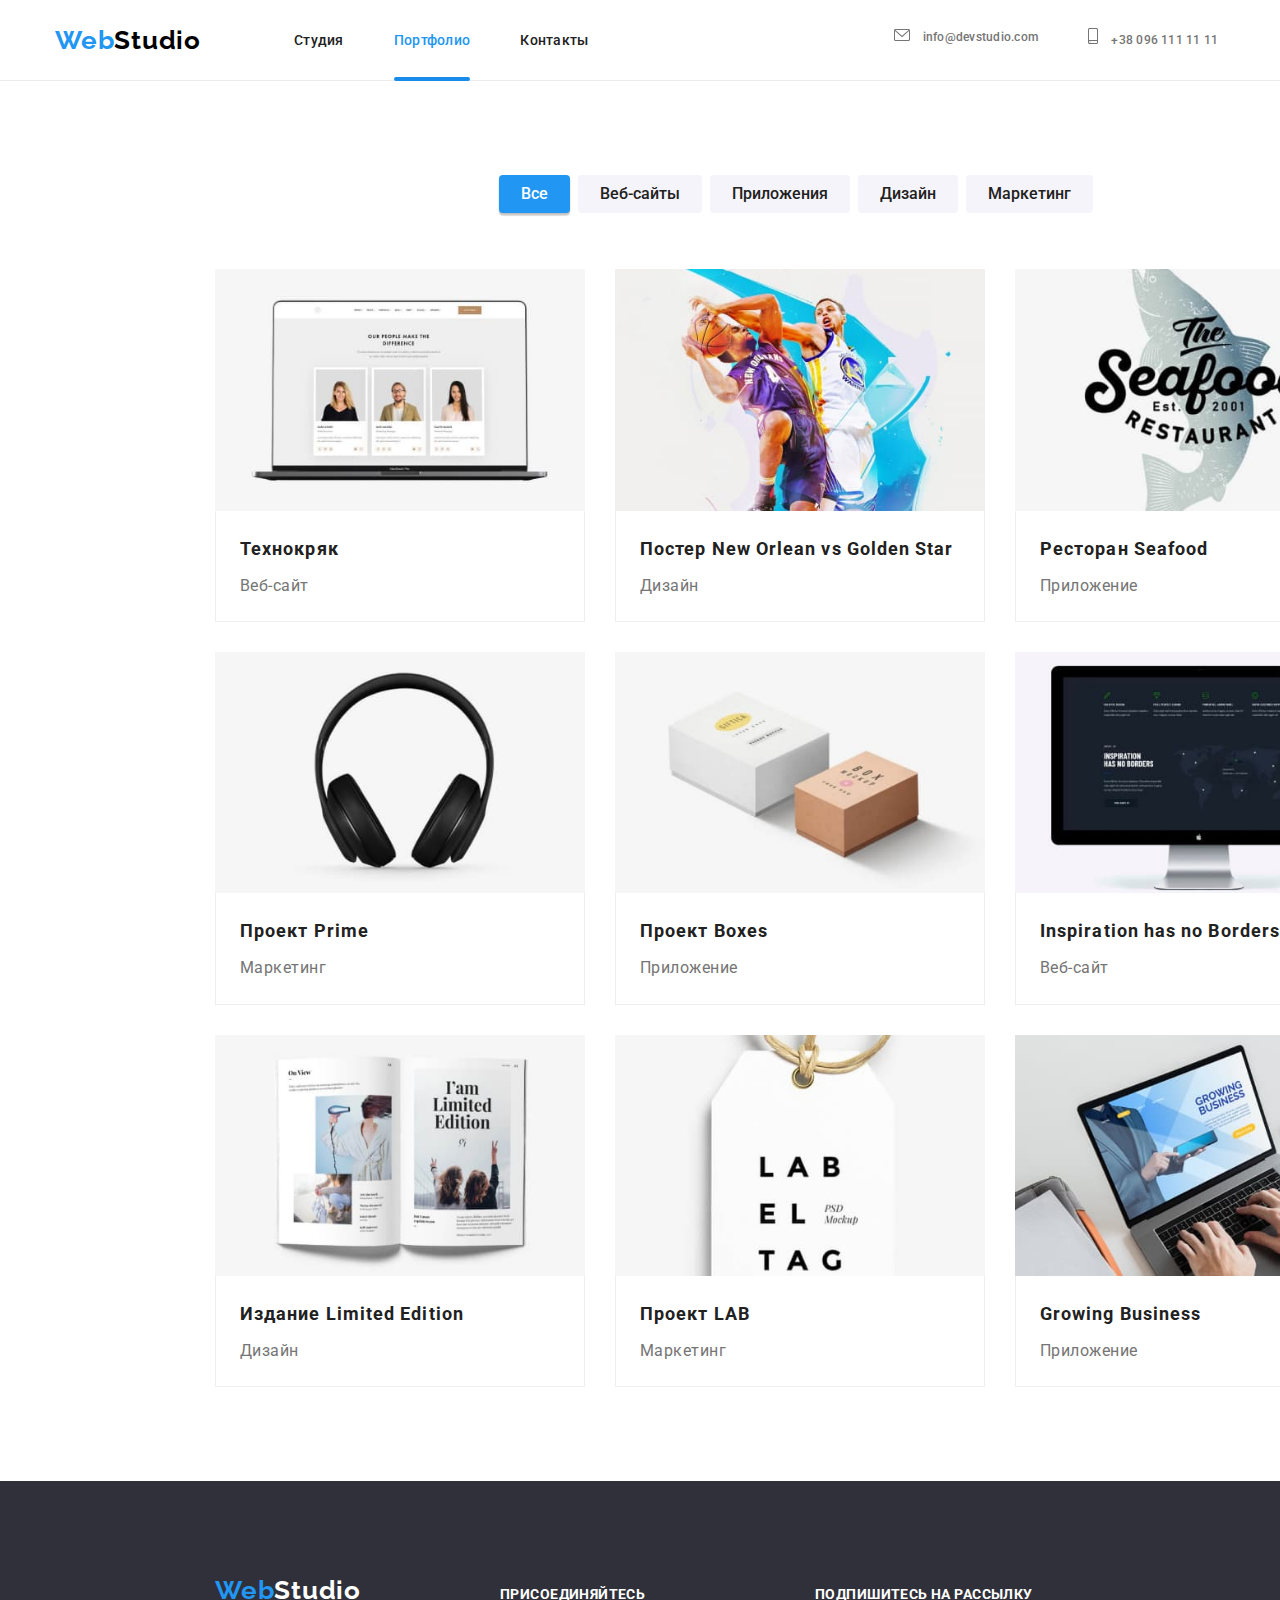
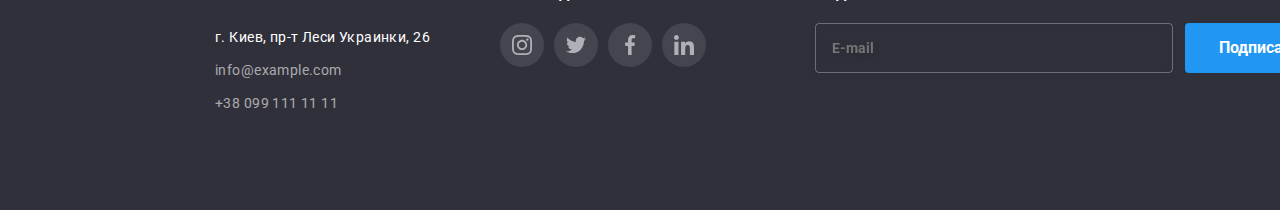
==== portfolio.html @ 3c83b7a9 "Update" ====
<!DOCTYPE html>
<html lang="ru">
  <head>
    <meta charset="UTF-8" />
    <meta http-equiv="X-UA-Compatible" content="IE=edge" />
    <meta name="viewport" content="width=device-width, initial-scale=1.0" />
    <title>Document</title>
    <link rel="preconnect" href="https://fonts.googleapis.com" />
    <link rel="preconnect" href="https://fonts.gstatic.com" crossorigin />
    <link
      href="https://fonts.googleapis.com/css2?family=Raleway:wght@700&family=Roboto:wght@400;500;700;900&display=swap"
      rel="stylesheet"
    />
    <link rel="stylesheet" href="./css/portfolio.min.css" />
  </head>
  <body>
    <!-- Header -->
    <header class="header">
      <div class="container header__container">
        <a class="logo__header" href="./index.html">Web<span class="logo__black">Studio</span></a>

        <button
          type="button"
          class="menu-button"
          data-menu-button
          aria-controls="menu-container"
          aria-expanded="false"
        >
          <svg class="menu-button__icon" aria-label="Переключатель мобильного меню">
            <use class="menu-button__icon--open" href="./images/icons.svg#icon-menu-open"></use>
            <use class="menu-button__icon--close" href="./images/icons.svg#icon-menu-close"></use>
          </svg>
        </button>
        <div class="menu-container" id="menu-container" data-menu>
          <nav class="nav">
            <ul class="nav__list">
              <li class="nav__item">
                <a class="header__link" href="./index.html">Студия</a>
              </li>
              <li class="nav__item">
                <a class="header__link current" href="./portfolio.html">Портфолио</a>
              </li>
              <li class="nav__item">
                <a class="header__link" href="">Контакты</a>
              </li>
            </ul>
          </nav>
          <ul class="auth__list">
            <li class="auth__item">
              <a class="header__link header__link--mail" href="mailto:info@devstudio.com">
                <svg class="icon__mail">
                  <use href="./images/icons.svg#icon-mail"></use>
                </svg>
                info@devstudio.com</a
              >
            </li>
            <li class="auth__item">
              <a class="header__link header__link--phone" href="tel:+380961111111">
                <svg class="icon__phone">
                  <use href="./images/icons.svg#icon-phone"></use>
                </svg>
                +38 096 111 11 11</a
              >
            </li>
          </ul>
          <ul class="menu-button__list">
            <li class="menu-button__item">Instagram</li>
            <li class="menu-button__item">Twitter</li>
            <li class="menu-button__item">Facebook</li>
            <li class="menu-button__item">LinkedIn</li>
          </ul>
        </div>
      </div>
    </header>

    <!-- Main -->

    <main>
      <h1 class="visually--hidden">Наше Портфолио</h1>
      <!-- Button -->

      <section class="section">
        <div class="container filter__container">
          <ul class="list filter__list">
            <li class="filter__items">
              <button class="filter__button filter__active">Все</button>
            </li>
            <li class="filter__items">
              <button class="filter__button">Веб-сайты</button>
            </li>
            <li class="filter__items">
              <button class="filter__button">Приложения</button>
            </li>
            <li class="filter__items">
              <button class="filter__button">Дизайн</button>
            </li>
            <li class="filter__items">
              <button class="filter__button">Маркетинг</button>
            </li>
          </ul>
        </div>

        <!-- Catalog -->
        <div class="container">
          <h2 class="visually--hidden">Варианты наших работ</h2>
          <ul class="catalog__list card__set">
            <li class="card__item">
              <a class="catalog__link" href="" target="_blank" rel="noopener noreferrer nofollow">
                <div class="catalog__img">
                  <img
                    srcset="
                      ./images/option1-354.jpg 354w,
                      ./images/option1-370.jpg 370w,
                      ./images/option1-450.jpg 450w
                    "
                    src="./images/option1-354.jpg"
                    alt="Технокряк"
                    sizes="(min-width: 1200px) 33vw, (min-width: 768px) 50vw, 100vw"
                  />
                  <p class="catalog__description">
                    Ресурс предлагает комплексные предложения с разным уровнем функционала и
                    сервисов. Все это позволит посетителю получить исчерпывающие сведения о компании
                    или частном лице.
                  </p>
                </div>
                <div class="catalog__variant">
                  <h3 class="catalog__title">Технокряк</h3>
                  <p class="catalog__position">Веб-сайт</p>
                </div>
              </a>
            </li>
            <li class="card__item">
              <a class="catalog__link" href="" target="_blank" rel="noopener noreferrer nofollow">
                <div class="catalog__img">
                  <img
                    srcset="
                      ./images/option2-354.jpg 354w,
                      ./images/option2-370.jpg 370w,
                      ./images/option2-450.jpg 450w
                    "
                    src="./images/option2-354.jpg"
                    alt="Постер NBA"
                    sizes="(min-width: 1200px) 33vw, (min-width: 768px) 50vw, 100vw"
                  />
                  <p class="catalog__description">
                    Ресурс предлагает комплексные предложения с разным уровнем функционала и
                    сервисов. Все это позволит посетителю получить исчерпывающие сведения о компании
                    или частном лице.
                  </p>
                </div>
                <div class="catalog__variant">
                  <h3 class="catalog__title">Постер New Orlean vs Golden Star</h3>
                  <p class="catalog__position">Дизайн</p>
                </div>
              </a>
            </li>
            <li class="card__item">
              <a class="catalog__link" href="" target="_blank" rel="noopener noreferrer nofollow">
                <div class="catalog__img">
                  <img
                    srcset="
                      ./images/option3-354.jpg 354w,
                      ./images/option3-370.jpg 370w,
                      ./images/option3-450.jpg 450w
                    "
                    src="./images/option3-354.jpg"
                    alt="Ресторан Seafood"
                    sizes="(min-width: 1200px) 33vw, (min-width: 768px) 50vw, 100vw"
                  />
                  <p class="catalog__description">
                    Ресурс предлагает комплексные предложения с разным уровнем функционала и
                    сервисов. Все это позволит посетителю получить исчерпывающие сведения о компании
                    или частном лице.
                  </p>
                </div>
                <div class="catalog__variant">
                  <h3 class="catalog__title">Ресторан Seafood</h3>
                  <p class="catalog__position">Приложение</p>
                </div>
              </a>
            </li>
            <li class="card__item">
              <a class="catalog__link" href="" target="_blank" rel="noopener noreferrer nofollow">
                <div class="catalog__img">
                  <img
                    srcset="
                      ./images/option4-354.jpg 354w,
                      ./images/option4-370.jpg 370w,
                      ./images/option4-450.jpg 450w
                    "
                    src="./images/option4-354.jpg"
                    alt="Проект Prime"
                    sizes="(min-width: 1200px) 33vw, (min-width: 768px) 50vw, 100vw"
                  />
                  <p class="catalog__description">
                    Ресурс предлагает комплексные предложения с разным уровнем функционала и
                    сервисов. Все это позволит посетителю получить исчерпывающие сведения о компании
                    или частном лице.
                  </p>
                </div>
                <div class="catalog__variant">
                  <h3 class="catalog__title">Проект Prime</h3>
                  <p class="catalog__position">Маркетинг</p>
                </div>
              </a>
            </li>
            <li class="card__item">
              <a class="catalog__link" href="" target="_blank" rel="noopener noreferrer nofollow">
                <div class="catalog__img">
                  <img
                    srcset="
                      ./images/option5-354.jpg 354w,
                      ./images/option5-370.jpg 370w,
                      ./images/option5-450.jpg 450w
                    "
                    src="./images/option5-354.jpg"
                    alt="Проект Boxes"
                    sizes="(min-width: 1200px) 33vw, (min-width: 768px) 50vw, 100vw"
                  />
                  <p class="catalog__description">
                    Ресурс предлагает комплексные предложения с разным уровнем функционала и
                    сервисов. Все это позволит посетителю получить исчерпывающие сведения о компании
                    или частном лице.
                  </p>
                </div>
                <div class="catalog__variant">
                  <h3 class="catalog__title">Проект Boxes</h3>
                  <p class="catalog__position">Приложение</p>
                </div>
              </a>
            </li>
            <li class="card__item">
              <a class="catalog__link" href="" target="_blank" rel="noopener noreferrer nofollow">
                <div class="catalog__img">
                  <img
                    srcset="
                      ./images/option6-354.jpg 354w,
                      ./images/option6-370.jpg 370w,
                      ./images/option6-450.jpg 450w
                    "
                    src="./images/option6-354.jpg"
                    alt="Inspiration has no Borders"
                    sizes="(min-width: 1200px) 33vw, (min-width: 768px) 50vw, 100vw"
                  />
                  <p class="catalog__description">
                    Ресурс предлагает комплексные предложения с разным уровнем функционала и
                    сервисов. Все это позволит посетителю получить исчерпывающие сведения о компании
                    или частном лице.
                  </p>
                </div>
                <div class="catalog__variant">
                  <h3 class="catalog__title">Inspiration has no Borders</h3>
                  <p class="catalog__position">Веб-сайт</p>
                </div>
              </a>
            </li>
            <li class="card__item">
              <a class="catalog__link" href="" target="_blank" rel="noopener noreferrer nofollow">
                <div class="catalog__img">
                  <img
                    srcset="
                      ./images/option7-354.jpg 354w,
                      ./images/option7-370.jpg 370w,
                      ./images/option7-450.jpg 450w
                    "
                    src="./images/option7-354.jpg"
                    alt="Издание Limited Edition"
                    sizes="(min-width: 1200px) 33vw, (min-width: 768px) 50vw, 100vw"
                  />
                  <p class="catalog__description">
                    Ресурс предлагает комплексные предложения с разным уровнем функционала и
                    сервисов. Все это позволит посетителю получить исчерпывающие сведения о компании
                    или частном лице.
                  </p>
                </div>
                <div class="catalog__variant">
                  <h3 class="catalog__title">Издание Limited Edition</h3>
                  <p class="catalog__position">Дизайн</p>
                </div>
              </a>
            </li>
            <li class="card__item">
              <a class="catalog__link" href="" target="_blank" rel="noopener noreferrer nofollow">
                <div class="catalog__img">
                  <img
                    srcset="
                      ./images/option8-354.jpg 354w,
                      ./images/option8-370.jpg 370w,
                      ./images/option8-450.jpg 450w
                    "
                    src="./images/option8-354.jpg"
                    alt="Проект LAB"
                    sizes="(min-width: 1200px) 33vw, (min-width: 768px) 50vw, 100vw"
                  />
                  <p class="catalog__description">
                    Ресурс предлагает комплексные предложения с разным уровнем функционала и
                    сервисов. Все это позволит посетителю получить исчерпывающие сведения о компании
                    или частном лице.
                  </p>
                </div>
                <div class="catalog__variant">
                  <h3 class="catalog__title">Проект LAB</h3>
                  <p class="catalog__position">Маркетинг</p>
                </div>
              </a>
            </li>
            <li class="card__item">
              <a class="catalog__link" href="" target="_blank" rel="noopener noreferrer nofollow">
                <div class="catalog__img">
                  <img
                    srcset="
                      ./images/option9-354.jpg 354w,
                      ./images/option9-370.jpg 370w,
                      ./images/option9-450.jpg 450w
                    "
                    src="./images/option9-354.jpg"
                    alt="Growing Business"
                    sizes="(min-width: 1200px) 33vw, (min-width: 768px) 50vw, 100vw"
                  />
                  <p class="catalog__description">
                    Ресурс предлагает комплексные предложения с разным уровнем функционала и
                    сервисов. Все это позволит посетителю получить исчерпывающие сведения о компании
                    или частном лице.
                  </p>
                </div>
                <div class="catalog__variant">
                  <h3 class="catalog__title">Growing Business</h3>
                  <p class="catalog__position">Приложение</p>
                </div>
              </a>
            </li>
          </ul>
        </div>
      </section>
    </main>
    <!-- Footer -->

    <footer class="footer">
      <div class="section footer__section">
        <div class="container">
          <div class="footer__item">
            <a class="footer__link logo__footer" href="./index.html"
              >Web<span class="logo__white">Studio</span></a
            >
            <address class="address">
              <ul class="address__list">
                <li class="address__item">
                  <a
                    class="footer__link--info"
                    href="https://goo.gl/maps/AMvUKNJv9h5WxEZ98"
                    target="_blank"
                    rel="noopener noreferrer nofollow"
                    >г. Киев, пр-т Леси Украинки, 26</a
                  >
                </li>
                <li class="address__item">
                  <a class="footer__link--info" href="mailto:info@example.com">info@example.com</a>
                </li>
                <li class="address__item">
                  <a class="footer__link--info" href="tel:+380991111111">+38 099 111 11 11</a>
                </li>
              </ul>
            </address>
          </div>
          <div class="footer__item social">
            <h2 class="social__title">ПРИСОЕДИНЯЙТЕСЬ</h2>
            <ul class="social__list">
              <li class="social__item">
                <a class="social__link" href="" target="_blank" rel="noopener noreferrer nofollow">
                  <svg class="social__icon">
                    <use href="./images/icons.svg#icon-instagram"></use>
                  </svg>
                </a>
              </li>
              <li class="social__item">
                <a class="social__link" href="" target="_blank" rel="noopener noreferrer nofollow">
                  <svg class="social__icon">
                    <use href="./images/icons.svg#icon-twitter"></use>
                  </svg>
                </a>
              </li>
              <li class="social__item">
                <a class="social__link" href="" target="_blank" rel="noopener noreferrer nofollow">
                  <svg class="social__icon">
                    <use href="./images/icons.svg#icon-facebook"></use>
                  </svg>
                </a>
              </li>
              <li class="social__item">
                <a class="social__link" href="" target="_blank" rel="noopener noreferrer nofollow">
                  <svg class="social__icon">
                    <use href="./images/icons.svg#icon-linkedin"></use>
                  </svg>
                </a>
              </li>
            </ul>
          </div>
          <div class="footer__item subscribe">
            <form class="submit js-speaker-form">
              <label class="submit__label" for="mail">подпишитесь на рассылку</label>
              <div class="subscribe">
                <input
                  class="submit__input"
                  type="email"
                  name="mail"
                  id="mail"
                  placeholder="E-mail"
                />
                <button class="button" type="submit">
                  Подписаться
                  <svg class="submit__icon">
                    <use href="./images/icons.svg#icon-subscribe"></use>
                  </svg>
                </button>
              </div>
            </form>
          </div>
        </div>
      </div>
    </footer>

    <script src="./js/menu.js"></script>
    <script src="./js/speaker-form.js"></script>
  </body>
</html>
---- css/portfolio.min.css ----
.button{display:-webkit-box;display:-ms-flexbox;display:flex;-webkit-box-pack:center;-ms-flex-pack:center;justify-content:center;-webkit-box-align:center;-ms-flex-align:center;align-items:center;font-family:'Roboto';font-style:normal;margin-left:auto;margin-right:auto;padding:10px 32px;cursor:pointer;min-width:200px;font-weight:700;font-size:16px;line-height:1.88;background-color:var(--accent-text-color);color:var(--third-color-text);border:none;border-radius:4px;-webkit-transition:background-color var(--transition);transition:background-color var(--transition)}.button:hover,.button:focus{background-color:var(--accent-bg-color)}.button__exit{position:absolute;display:-webkit-box;display:-ms-flexbox;display:flex;-webkit-box-pack:center;-ms-flex-pack:center;justify-content:center;-webkit-box-align:center;-ms-flex-align:center;align-items:center;top:8px;right:8px;height:30px;width:30px;border-radius:50%;border:1px solid rgba(0,0,0,0.1)}.button__exit:hover .icon__exit{fill:var(--accent-text-color)}.button__exit:focus .icon__exit{fill:var(--accent-text-color)}/*! modern-normalize v0.6.0 | MIT License | https://github.com/sindresorhus/modern-normalize */*,*::before,*::after{-webkit-box-sizing:border-box;box-sizing:border-box}:root{-moz-tab-size:4;-o-tab-size:4;tab-size:4}html{line-height:1.15;-webkit-text-size-adjust:100%}body{margin:0}body{font-family:system-ui,-apple-system,"Segoe UI",Roboto,Helvetica,Arial,sans-serif,"Apple Color Emoji","Segoe UI Emoji"}hr{height:0}abbr[title]{-webkit-text-decoration:underline dotted;text-decoration:underline dotted}b,strong{font-weight:bolder}code,kbd,samp,pre{font-family:SFMono-Regular, Consolas, "Liberation Mono", Menlo, monospace;font-size:1em}small{font-size:80%}sub,sup{font-size:75%;line-height:0;position:relative;vertical-align:baseline}sub{bottom:-0.25em}sup{top:-0.5em}button,input,optgroup,select,textarea{font-family:inherit;font-size:100%;line-height:1.15;margin:0}button,select{text-transform:none}button,[type="button"],[type="reset"],[type="submit"]{-webkit-appearance:button}button::-moz-focus-inner,[type="button"]::-moz-focus-inner,[type="reset"]::-moz-focus-inner,[type="submit"]::-moz-focus-inner{border-style:none;padding:0}button:-moz-focusring,[type="button"]:-moz-focusring,[type="reset"]:-moz-focusring,[type="submit"]:-moz-focusring{outline:1px dotted ButtonText}fieldset{padding:0.35em 0.75em 0.625em}legend{padding:0}progress{vertical-align:baseline}[type="number"]::-webkit-inner-spin-button,[type="number"]::-webkit-outer-spin-button{height:auto}[type="search"]{-webkit-appearance:textfield;outline-offset:-2px}[type="search"]::-webkit-search-decoration{-webkit-appearance:none}::-webkit-file-upload-button{-webkit-appearance:button;font:inherit}summary{display:list-item}.social__list,.nav__list,.auth__list,.catalog__list,.address__list,.menu-button__list{list-style:none}.logo__header,.catalog__link,.footer__link,.footer__link--info,.header__link{text-decoration:none}.social__list{display:-webkit-box;display:-ms-flexbox;display:flex;-webkit-box-align:center;-ms-flex-align:center;align-items:center}@media (max-width: 767.98px){.social__list{-webkit-box-pack:center;-ms-flex-pack:center;justify-content:center}}.social__item:not(:last-child){margin-right:10px}.social__link{display:-webkit-box;display:-ms-flexbox;display:flex;-webkit-box-pack:center;-ms-flex-pack:center;justify-content:center;-webkit-box-align:center;-ms-flex-align:center;align-items:center;width:44px;height:44px;border-radius:50%;fill:var(--icon-color);background-color:var(--icon-bg-color);-webkit-transition:fill var(--transition),background-color var(--transition);transition:fill var(--transition),background-color var(--transition)}.social__link:focus,.social__link:hover{background-color:var(--accent-text-color);fill:var(--third-color-text)}.social__icon{width:20px;height:20px}:root{--primary-text-color: #757575;--secondary-text-color: #212121;--third-color-text: #ffffff;--primary-bg-color: #ffffff;--secondary-bg-color: #2f303a;--third-bg-color: #f5f4fa;--accent-text-color: #2196f3;--accent-bg-color: #188ce8;--border-color: #ececec;--border-color-second: #eeeeee;--color-black: #000000;--icon-color: #afb1b8;--icon-bg-color: rgba(255, 255, 255, 0.1);--transition: 250ms cubic-bezier(0.17, 0.67, 0.83, 0.67);--card-item: 3;--card-gap-top: 30px;--card-gap-left: 30px}.card__set{display:-webkit-box;display:-ms-flexbox;display:flex;-ms-flex-wrap:wrap;flex-wrap:wrap;margin-left:calc(var(--card-gap-left) * -1);margin-top:calc(var(--card-gap-top) * -1)}@media (max-width: 767.98px){.card__set{--card-gap-left: 15px}}.card__item{margin-top:var(--card-gap-top);margin-left:var(--card-gap-left);-ms-flex-preferred-size:calc(100% / var(--card-item) - var(--card-gap-left));flex-basis:calc(100% / var(--card-item) - var(--card-gap-left))}@media (max-width: 767.98px){.card__item{--card-gap-left: 15px}}.visually--hidden{position:absolute;width:1px;height:1px;margin:-1px;border:0;padding:0;clip:rect(0 0 0 0);overflow:hidden}h1,h2,h3,h4,h5,h6,p,ul{margin:0;padding:0}body{font-family:'Roboto', sans-serif;font-style:normal;font-weight:400;font-size:14px;line-height:1.71;letter-spacing:0.03em;color:var(--primary-text-color)}img{display:block;max-width:100%;height:auto}.container{padding-left:15px;padding-right:15px;margin-left:auto;margin-right:auto}@media (max-width: 767.98px){.container{max-width:480px}}@media (min-width: 768px) and (max-width: 1199.98px){.container{max-width:768px}}@media (min-width: 1200px){.container{width:1200px}}@media (max-width: 767.98px){.section{padding-top:60px;padding-bottom:60px}}@media (min-width: 768px) and (max-width: 1199.98px){.section{padding-top:60px;padding-bottom:60px}}@media (min-width: 1200px){.section{width:1600px;margin-left:auto;margin-right:auto;padding-top:94px;padding-bottom:94px}}.section__title{text-align:center;font-weight:700;font-size:36px;line-height:1.16;margin-bottom:50px;color:var(--secondary-text-color)}.section__team{background-color:var(--third-bg-color);text-align:center}@media (max-width: 767.98px){.section__team{max-width:480px;margin-left:auto;margin-right:auto}}@media (min-width: 768px) and (max-width: 1199.98px){.section__team{max-width:768px;margin-left:auto;margin-right:auto}}@media (max-width: 767.98px){.about__section{padding-top:60px;padding-bottom:60px}}@media (min-width: 1200px){.about__section{padding-bottom:0}}@media (max-width: 767.98px){.clients__section{padding-top:60px;padding-bottom:60px}}@media (min-width: 768px) and (max-width: 1199.98px){.clients__section{padding-bottom:0}}.filter__container{margin-bottom:56px}.filter__list{display:-webkit-box;display:-ms-flexbox;display:flex;-webkit-box-align:center;-ms-flex-align:center;align-items:center;-webkit-box-pack:center;-ms-flex-pack:center;justify-content:center;margin-bottom:50px}@media (max-width: 767.98px){.filter__list{-ms-flex-wrap:wrap;flex-wrap:wrap;max-width:480px;-webkit-box-align:start;-ms-flex-align:start;align-items:flex-start;-webkit-box-pack:start;-ms-flex-pack:start;justify-content:flex-start;padding-top:60px}}.filter__items{display:block;-webkit-box-align:center;-ms-flex-align:center;align-items:center}@media (max-width: 767.98px){.filter__items{margin-bottom:15px}}.filter__items:not(last-child){margin-right:8px}.filter__button{font-family:'Roboto';font-style:normal;border:none;padding-top:6px;padding-right:22px;padding-bottom:6px;padding-left:22px;font-weight:500;font-size:16px;line-height:1.62;text-align:center;cursor:pointer;color:var(--secondary-text-color);background-color:var(--third-bg-color);border-radius:4px;-webkit-transition:color var(--transition),background-color var(--transition),-webkit-box-shadow var(--transition);transition:color var(--transition),background-color var(--transition),-webkit-box-shadow var(--transition);transition:color var(--transition),background-color var(--transition),box-shadow var(--transition);transition:color var(--transition),background-color var(--transition),box-shadow var(--transition),-webkit-box-shadow var(--transition)}.filter__button:hover,.filter__button:focus{background-color:var(--accent-text-color);color:var(--third-color-text);-webkit-box-shadow:0px 3px 1px rgba(0,0,0,0.1),0px 1px 2px rgba(0,0,0,0.08),0px 2px 2px rgba(0,0,0,0.12);box-shadow:0px 3px 1px rgba(0,0,0,0.1),0px 1px 2px rgba(0,0,0,0.08),0px 2px 2px rgba(0,0,0,0.12)}.filter__active{background-color:var(--accent-text-color);color:var(--third-color-text);-webkit-box-shadow:0px 3px 1px rgba(0,0,0,0.1),0px 1px 2px rgba(0,0,0,0.08),0px 2px 2px rgba(0,0,0,0.12);box-shadow:0px 3px 1px rgba(0,0,0,0.1),0px 1px 2px rgba(0,0,0,0.08),0px 2px 2px rgba(0,0,0,0.12)}.logo__footer{display:block;-webkit-box-align:center;-ms-flex-align:center;align-items:center;margin-bottom:20px;font-family:'Raleway', sans-serif;font-style:normal;font-weight:700;font-size:26px;line-height:1.19;letter-spacing:0.03em;color:var(--accent-text-color)}@media (max-width: 767.98px){.logo__footer{display:-webkit-box;display:-ms-flexbox;display:flex;-webkit-box-pack:center;-ms-flex-pack:center;justify-content:center;-webkit-box-align:center;-ms-flex-align:center;align-items:center}}.logo__header{color:inherit;font-family:'Raleway', sans-serif;font-style:normal;font-weight:700;font-size:26px;line-height:1.19;letter-spacing:0.03em;color:var(--accent-text-color)}@media (min-width: 768px){.logo__header{margin-right:84px}}@media (min-width: 1200px){.logo__header{margin-right:93px}}.logo__black{color:var(--color-black)}.logo__white{color:var(--third-color-text)}@media (max-width: 767.98px){.nav__item:last-child{padding-bottom:306px}}@media (max-width: 767.98px){.nav__item:not(:last-child){margin-bottom:32px}}@media (min-width: 768px){.nav__item:not(:last-child){margin-right:50px}}.nav{color:var(--secondary-text-color)}@media (max-width: 767.98px){.nav__list{padding-top:48px}}@media (min-width: 768px){.nav__list{display:-webkit-box;display:-ms-flexbox;display:flex;-webkit-box-align:center;-ms-flex-align:center;align-items:center}}.auth__list{display:-webkit-box;display:-ms-flexbox;display:flex}@media (max-width: 767.98px){.auth__list{-webkit-box-orient:horizontal;-webkit-box-direction:reverse;-ms-flex-direction:row-reverse;flex-direction:row-reverse;flex-direction:column-reverse}}@media (min-width: 768px) and (max-width: 1199.98px){.auth__list{margin-left:75px;-webkit-box-pack:center;-ms-flex-pack:center;justify-content:center;-webkit-box-orient:vertical;-webkit-box-direction:normal;-ms-flex-direction:column;flex-direction:column}}@media (min-width: 1200px){.auth__list{margin-left:305px}}@media (max-width: 767.98px){.auth__item:not(:first-child){margin-bottom:32px;font-weight:500;font-size:34px;line-height:40px;letter-spacing:0.02em;color:var(--accent-text-color)}}@media (max-width: 767.98px){.auth__item:not(:last-child){margin-bottom:64px;font-size:24px;line-height:28px;letter-spacing:0.02em}}@media (min-width: 1200px){.auth__item:not(:last-child){margin-right:50px}}.icon__mail{width:16px;height:12px;margin-right:10px}@media (max-width: 767.98px){.icon__mail{display:none}}.icon__phone{width:10px;height:16px;margin-right:10px}@media (max-width: 767.98px){.icon__phone{display:none}}@media (min-width: 768px){.current{display:-webkit-box;display:-ms-flexbox;display:flex;position:relative;color:var(--accent-text-color)}.current::after{position:absolute;content:'';bottom:-1px;width:100%;height:4px;border-radius:2px;background-color:var(--accent-bg-color)}}.catalog__list{display:-webkit-box;display:-ms-flexbox;display:flex;-ms-flex-wrap:wrap;flex-wrap:wrap}@media (max-width: 767.98px){.catalog__list{padding-bottom:60px}.catalog__list>.card__item{--card-item: 1}}@media (min-width: 768px) and (max-width: 1199.98px){.catalog__list>.card__item{--card-item: 2}}.catalog__variant{padding:20px 24px;border-bottom:1px solid var(--border-color-second);border-left:1px solid var(--border-color-second);border-right:1px solid var(--border-color-second)}.catalog__title{margin-bottom:4px;font-weight:700;font-size:18px;line-height:2;letter-spacing:0.06em;color:var(--secondary-text-color)}.catalog__position{font-size:16px;line-height:1.88;letter-spacing:0.03em}.catalog__link{display:block;color:inherit;-webkit-transition:-webkit-box-shadow var(--transition);transition:-webkit-box-shadow var(--transition);transition:box-shadow var(--transition);transition:box-shadow var(--transition), -webkit-box-shadow var(--transition)}.catalog__link:hover,.catalog__link:focus{-webkit-box-shadow:0px 1px 1px rgba(0,0,0,0.12),0px 4px 4px rgba(0,0,0,0.06),1px 4px 6px rgba(0,0,0,0.16);box-shadow:0px 1px 1px rgba(0,0,0,0.12),0px 4px 4px rgba(0,0,0,0.06),1px 4px 6px rgba(0,0,0,0.16)}.catalog__link:hover .catalog__description,.catalog__link:focus .catalog__description{opacity:1;-webkit-transform:translateY(0);transform:translateY(0)}.catalog__img{position:relative;overflow:hidden}.catalog__description{position:absolute;top:0;left:0;width:100%;height:100%;padding:63px 24px;font-size:18px;line-height:1.56;-webkit-transform:translateY(100%);transform:translateY(100%);color:var(--third-color-text);background-color:rgba(33,150,243,0.9);pointer-events:none;opacity:0;-webkit-transition:opacity var(--transition),background-color var(--transition),-webkit-transform var(--transition);transition:opacity var(--transition),background-color var(--transition),-webkit-transform var(--transition);transition:transform var(--transition),opacity var(--transition),background-color var(--transition);transition:transform var(--transition),opacity var(--transition),background-color var(--transition),-webkit-transform var(--transition)}@media (max-width: 767.98px){.footer{max-width:480px;margin-left:auto;margin-right:auto}}@media (min-width: 768px) and (max-width: 1199.98px){.footer{max-width:768px;margin-left:auto;margin-right:auto}}@media (min-width: 1200px){.footer{width:1600px;margin-left:auto;margin-right:auto}}.footer__section{background-color:var(--secondary-bg-color)}@media (max-width: 767.98px){.footer__section{padding-top:60px;padding-bottom:60px}}@media (min-width: 768px) and (max-width: 1199.98px){.footer__section{padding-top:60px;padding-bottom:60px}}@media (max-width: 767.98px){.footer .container{display:block;-webkit-box-pack:center;-ms-flex-pack:center;justify-content:center;-webkit-box-align:center;-ms-flex-align:center;align-items:center;height:500px}}@media (min-width: 768px) and (max-width: 1199.98px){.footer .container{display:-webkit-box;display:-ms-flexbox;display:flex;-ms-flex-wrap:wrap;flex-wrap:wrap}}@media (min-width: 1200px){.footer .container{display:-webkit-box;display:-ms-flexbox;display:flex;-webkit-box-align:baseline;-ms-flex-align:baseline;align-items:baseline}}@media (max-width: 767.98px){.footer__item{margin-bottom:60px}}@media (min-width: 768px) and (max-width: 1199.98px){.footer__item{margin-left:auto}.footer__item:last-child{margin-right:auto}.footer__item:not(:last-child){margin-bottom:60px}}@media (min-width: 768px) and (max-width: 1199.98px){.footer__item:not(:last-child){margin-right:70px}}@media (min-width: 1200px){.footer__item:last-child{margin-left:auto}}.address{font-style:inherit}@media (max-width: 767.98px){.address{display:-webkit-box;display:-ms-flexbox;display:flex;-webkit-box-pack:center;-ms-flex-pack:center;justify-content:center;text-align:center}}@media (min-width: 1200px){.address{margin-right:70px}}@media (max-width: 767.98px){.address__list{display:block;-webkit-box-pack:center;-ms-flex-pack:center;justify-content:center;-webkit-box-align:center;-ms-flex-align:center;align-items:center}}.address__item:not(:last-child){margin-bottom:9px}.footer__link--info[target='_blank']{color:var(--third-color-text)}.footer__link--info{color:rgba(255,255,255,0.6);-webkit-transition:color var(--transition);transition:color var(--transition)}.footer__link--info:hover,.footer__link--info:focus{color:var(--accent-text-color)}.social__title{font-weight:700;font-size:14px;line-height:1.14;text-transform:uppercase;margin-bottom:20px;color:var(--third-color-text)}@media (max-width: 767.98px){.social__title{display:-webkit-box;display:-ms-flexbox;display:flex;-webkit-box-pack:center;-ms-flex-pack:center;justify-content:center;-webkit-box-align:center;-ms-flex-align:center;align-items:center}}@media (min-width: 768px) and (max-width: 1199.98px){.subscribe{display:block;text-align:center;width:450px}}@media (min-width: 1200px){.subscribe{display:-webkit-box;display:-ms-flexbox;display:flex;-webkit-box-align:center;-ms-flex-align:center;align-items:center}}.submit__label{display:block;font-weight:700;font-size:14px;line-height:1.14;text-transform:uppercase;margin-bottom:20px;color:var(--third-color-text)}@media (max-width: 767.98px){.submit__label{display:-webkit-box;display:-ms-flexbox;display:flex;-webkit-box-pack:center;-ms-flex-pack:center;justify-content:center;-webkit-box-align:center;-ms-flex-align:center;align-items:center}}.submit__input{padding-left:16px;margin-right:12px;height:50px;font-weight:700;font-size:14px;line-height:1.14;border:1px solid rgba(255,255,255,0.3);-webkit-box-sizing:border-box;box-sizing:border-box;-webkit-filter:drop-shadow(0px 4px 4px rgba(0,0,0,0.15));filter:drop-shadow(0px 4px 4px rgba(0,0,0,0.15));border-radius:4px;color:rgba(255,255,255,0.6);background-color:inherit}@media (max-width: 767.98px){.submit__input{width:100%;margin-bottom:20px}}@media (min-width: 768px) and (max-width: 1199.98px){.submit__input{width:100%;margin-bottom:20px}}@media (min-width: 1200px){.submit__input{width:358px}}.submit__icon{margin-left:10px;width:24px;height:24px}.header{border-bottom:1px solid var(--border-color);background-color:var(--primary-bg-color)}@media (max-width: 767.98px){.header{max-width:480px;margin-left:auto;margin-right:auto}}@media (min-width: 768px){.header{max-width:768px;margin-left:auto;margin-right:auto}}@media (min-width: 1200px){.header{max-width:1600px;margin-left:auto;margin-right:auto}}.header__container{position:relative;display:-webkit-box;display:-ms-flexbox;display:flex;-webkit-box-align:center;-ms-flex-align:center;align-items:center}@media (min-width: 1200px){.header__container{max-width:1200px;margin-left:auto;margin-right:auto}}.header__link{display:-webkit-box;display:-ms-flexbox;display:flex;-webkit-box-align:center;-ms-flex-align:center;align-items:center;color:inherit;font-weight:500;font-size:14px;line-height:16px;letter-spacing:0.02em;fill:var(--primary-text-color);-webkit-transition:fill var(--transition),color var(--transition);transition:fill var(--transition),color var(--transition)}@media (max-width: 767.98px){.header__link{font-size:40px;line-height:1.17;padding-left:40px}}@media (min-width: 768px){.header__link{padding-top:32px;padding-bottom:32px}}.header__link:focus,.header__link:hover{color:var(--accent-text-color);fill:var(--accent-text-color)}@media (max-width: 767.98px){.header__link--phone{font-size:34px}}@media (min-width: 768px){.header__link--phone{padding:0px;font-size:12px;line-height:1.17}}@media (min-width: 1200px){.header__link--phone{display:inline-block}}@media (max-width: 767.98px){.header__link--mail{font-size:24px}}@media (min-width: 768px){.header__link--mail{padding:0px;padding-bottom:10px;font-size:12px;line-height:1.17}}@media (min-width: 1200px){.header__link--mail{display:inline-block}}.current{color:var(--accent-text-color);fill:var(--accent-text-color)}.menu-button{display:-webkit-inline-box;display:-ms-inline-flexbox;display:inline-flex;margin-left:auto;padding:0;border:none;background-color:transparent;-webkit-transition:fill var(--transition);transition:fill var(--transition)}@media (min-width: 768px){.menu-button{display:none}}.menu-button:hover,.menu-button:focus{fill:var(--accent-text-color)}.menu-button__icon{display:-webkit-box;display:-ms-flexbox;display:flex;-webkit-box-align:center;-ms-flex-align:center;align-items:center;-webkit-box-pack:center;-ms-flex-pack:center;justify-content:center;width:40px;height:40px}.menu-button.is-open .menu-button__icon--open{display:none}.menu-button__icon--close{display:none}.menu-button.is-open .menu-button__icon--close{display:block}@media (max-width: 767.98px){.menu-container{display:none;z-index:50;position:absolute;top:100%;left:0;width:100%;height:796px;background-color:var(--primary-bg-color)}.menu-container.is-open{display:block}}@media (min-width: 768px){.menu-container{display:-webkit-box;display:-ms-flexbox;display:flex}}@media (min-width: 1200px){.menu-container>.auth__list{display:-webkit-box;display:-ms-flexbox;display:flex;-webkit-box-orient:horizontal;-webkit-box-direction:normal;-ms-flex-direction:row;flex-direction:row;-webkit-box-align:center;-ms-flex-align:center;align-items:center}}.menu-button__list{display:-webkit-box;display:-ms-flexbox;display:flex;padding-left:40px}@media (min-width: 768px){.menu-button__list{display:none}}.menu-button__item{font-weight:500;font-size:18px;line-height:1.22;letter-spacing:0.02em;color:var(--accent-text-color)}.menu-button__item:not(:first-child)::before{content:'';margin-right:10px;border:1px solid rgba(33,33,33,0.2);-webkit-transform:rotate(90deg);transform:rotate(90deg)}.menu-button__item:not(:last-child){margin-right:10px}.hero{margin-left:auto;margin-right:auto;display:-webkit-box;display:-ms-flexbox;display:flex;-webkit-box-align:center;-ms-flex-align:center;align-items:center;max-width:1600px;background-color:var(--secondary-bg-color)}@media (max-width: 767.98px){.hero{height:400px;max-width:480px}}@media (min-width: 768px) and (max-width: 1199.98px){.hero{height:400px;max-width:768px}}@media (min-width: 1200px){.hero{padding-top:200px;padding-bottom:200px}}@media (max-width: 767.98px){.hero{background-image:-webkit-gradient(linear, left top, right top, from(rgba(47,48,58,0.4)), to(rgba(47,48,58,0.4))),url(../images/header-mobile.jpg);background-image:linear-gradient(to right, rgba(47,48,58,0.4), rgba(47,48,58,0.4)),url(../images/header-mobile.jpg)}}@media (min-width: 768px) and (max-width: 1199.98px){.hero{background-image:-webkit-gradient(linear, left top, right top, from(rgba(47,48,58,0.4)), to(rgba(47,48,58,0.4))),url(../images/header-tablet.jpg);background-image:linear-gradient(to right, rgba(47,48,58,0.4), rgba(47,48,58,0.4)),url(../images/header-tablet.jpg)}}@media (min-width: 1200px){.hero{background-image:-webkit-gradient(linear, left top, right top, from(rgba(47,48,58,0.4)), to(rgba(47,48,58,0.4))),url(../images/header-desktop.jpg);background-image:linear-gradient(to right, rgba(47,48,58,0.4), rgba(47,48,58,0.4)),url(../images/header-desktop.jpg)}}.hero__title{text-align:center;width:696px;margin-left:auto;margin-right:auto;font-weight:900;font-size:44px;line-height:1.36;text-transform:uppercase;letter-spacing:0.06em;margin-bottom:30px;color:var(--third-color-text)}@media (max-width: 767.98px){.hero__title{font-size:26px;line-height:1.62;max-width:360px}}@media (min-width: 768px) and (max-width: 1199.98px){.hero__title{font-size:26px;line-height:1.62;text-align:center;letter-spacing:0.06em;text-transform:uppercase;max-width:360px;color:#ffffff}}
/*# sourceMappingURL=portfolio.min.css.map */
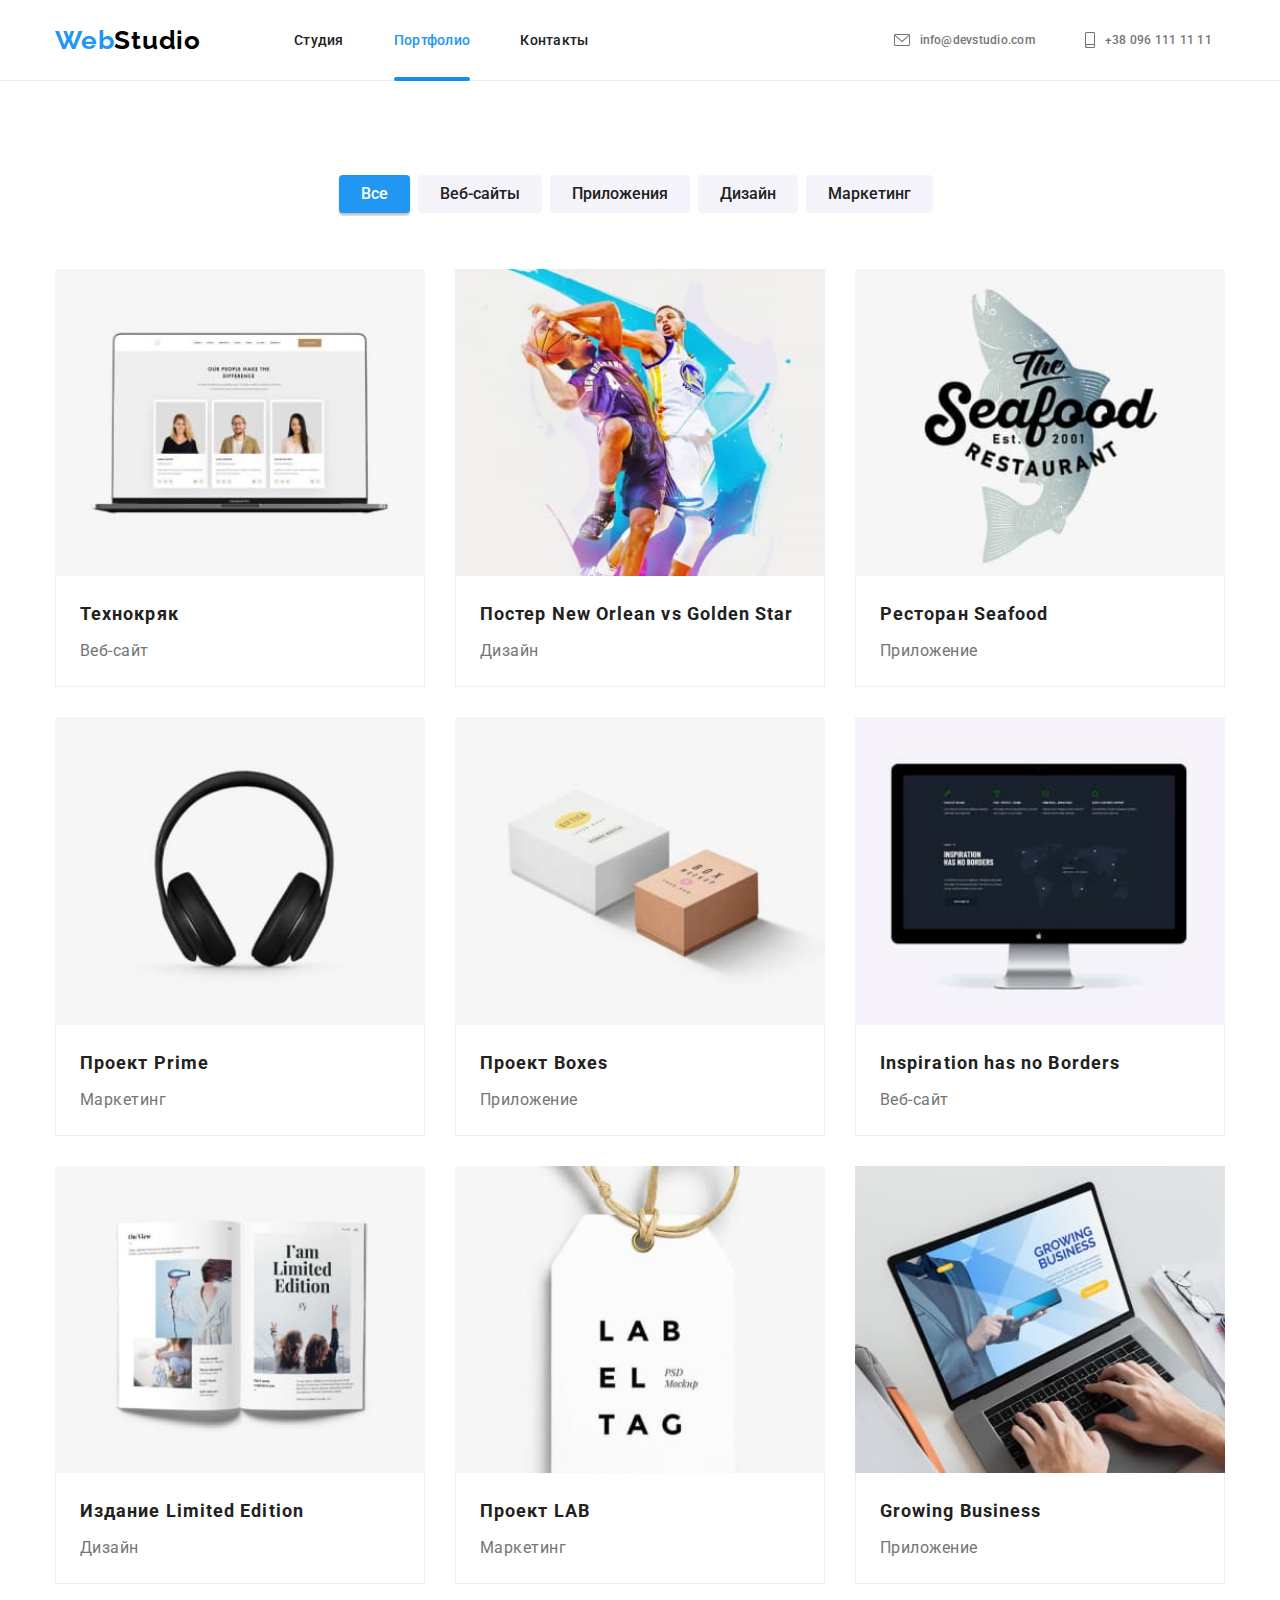
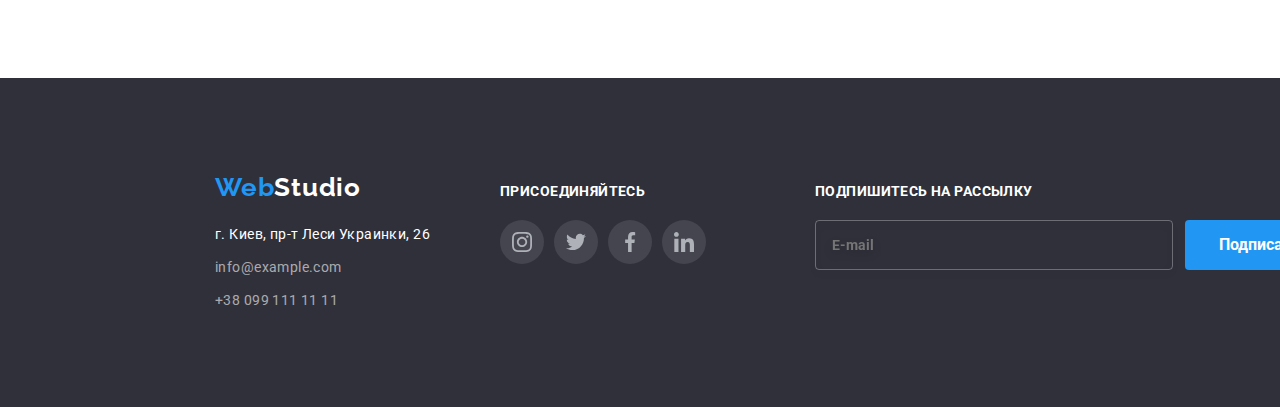
==== commit aff691e7: "Update" ====
--- a/portfolio.html
+++ b/portfolio.html
@@ -108,14 +108,10 @@
               <a class="catalog__link" href="" target="_blank" rel="noopener noreferrer nofollow">
                 <div class="catalog__img">
                   <img
-                    srcset="
-                      ./images/option1-354.jpg 354w,
-                      ./images/option1-370.jpg 370w,
-                      ./images/option1-450.jpg 450w
-                    "
-                    src="./images/option1-354.jpg"
+                    srcset="./images/option1.jpg 1x, ./images/option1x2.jpg 2x"
+                    src="./images/option1.jpg"
                     alt="Технокряк"
-                    sizes="(min-width: 1200px) 33vw, (min-width: 768px) 50vw, 100vw"
+                    width="450"
                   />
                   <p class="catalog__description">
                     Ресурс предлагает комплексные предложения с разным уровнем функционала и
@@ -133,14 +129,10 @@
               <a class="catalog__link" href="" target="_blank" rel="noopener noreferrer nofollow">
                 <div class="catalog__img">
                   <img
-                    srcset="
-                      ./images/option2-354.jpg 354w,
-                      ./images/option2-370.jpg 370w,
-                      ./images/option2-450.jpg 450w
-                    "
-                    src="./images/option2-354.jpg"
+                    srcset="./images/option2.jpg 1x, ./images/option2x2.jpg 2x"
+                    src="./images/option2.jpg"
                     alt="Постер NBA"
-                    sizes="(min-width: 1200px) 33vw, (min-width: 768px) 50vw, 100vw"
+                    width="450"
                   />
                   <p class="catalog__description">
                     Ресурс предлагает комплексные предложения с разным уровнем функционала и
@@ -158,14 +150,10 @@
               <a class="catalog__link" href="" target="_blank" rel="noopener noreferrer nofollow">
                 <div class="catalog__img">
                   <img
-                    srcset="
-                      ./images/option3-354.jpg 354w,
-                      ./images/option3-370.jpg 370w,
-                      ./images/option3-450.jpg 450w
-                    "
-                    src="./images/option3-354.jpg"
+                    srcset="./images/option3.jpg 1x, ./images/option3x2.jpg 2x"
+                    src="./images/option3.jpg"
                     alt="Ресторан Seafood"
-                    sizes="(min-width: 1200px) 33vw, (min-width: 768px) 50vw, 100vw"
+                    width="450"
                   />
                   <p class="catalog__description">
                     Ресурс предлагает комплексные предложения с разным уровнем функционала и
@@ -183,14 +171,10 @@
               <a class="catalog__link" href="" target="_blank" rel="noopener noreferrer nofollow">
                 <div class="catalog__img">
                   <img
-                    srcset="
-                      ./images/option4-354.jpg 354w,
-                      ./images/option4-370.jpg 370w,
-                      ./images/option4-450.jpg 450w
-                    "
-                    src="./images/option4-354.jpg"
+                    srcset="./images/option4.jpg 1x, ./images/option4x2.jpg 2x"
+                    src="./images/option4.jpg"
                     alt="Проект Prime"
-                    sizes="(min-width: 1200px) 33vw, (min-width: 768px) 50vw, 100vw"
+                    width="450"
                   />
                   <p class="catalog__description">
                     Ресурс предлагает комплексные предложения с разным уровнем функционала и
@@ -208,14 +192,10 @@
               <a class="catalog__link" href="" target="_blank" rel="noopener noreferrer nofollow">
                 <div class="catalog__img">
                   <img
-                    srcset="
-                      ./images/option5-354.jpg 354w,
-                      ./images/option5-370.jpg 370w,
-                      ./images/option5-450.jpg 450w
-                    "
-                    src="./images/option5-354.jpg"
+                    srcset="./images/option5.jpg 1x, ./images/option5x2.jpg 2x"
+                    src="./images/option5.jpg"
                     alt="Проект Boxes"
-                    sizes="(min-width: 1200px) 33vw, (min-width: 768px) 50vw, 100vw"
+                    width="450"
                   />
                   <p class="catalog__description">
                     Ресурс предлагает комплексные предложения с разным уровнем функционала и
@@ -233,14 +213,10 @@
               <a class="catalog__link" href="" target="_blank" rel="noopener noreferrer nofollow">
                 <div class="catalog__img">
                   <img
-                    srcset="
-                      ./images/option6-354.jpg 354w,
-                      ./images/option6-370.jpg 370w,
-                      ./images/option6-450.jpg 450w
-                    "
-                    src="./images/option6-354.jpg"
+                    srcset="./images/option6.jpg 1x, ./images/option6x2.jpg 2x"
+                    src="./images/option6.jpg"
                     alt="Inspiration has no Borders"
-                    sizes="(min-width: 1200px) 33vw, (min-width: 768px) 50vw, 100vw"
+                    width="450"
                   />
                   <p class="catalog__description">
                     Ресурс предлагает комплексные предложения с разным уровнем функционала и
@@ -258,14 +234,10 @@
               <a class="catalog__link" href="" target="_blank" rel="noopener noreferrer nofollow">
                 <div class="catalog__img">
                   <img
-                    srcset="
-                      ./images/option7-354.jpg 354w,
-                      ./images/option7-370.jpg 370w,
-                      ./images/option7-450.jpg 450w
-                    "
-                    src="./images/option7-354.jpg"
+                   srcset="./images/option7.jpg 1x, ./images/option7x2.jpg 2x"
+                    src="./images/option7.jpg"
                     alt="Издание Limited Edition"
-                    sizes="(min-width: 1200px) 33vw, (min-width: 768px) 50vw, 100vw"
+                    width="450"
                   />
                   <p class="catalog__description">
                     Ресурс предлагает комплексные предложения с разным уровнем функционала и
@@ -283,14 +255,10 @@
               <a class="catalog__link" href="" target="_blank" rel="noopener noreferrer nofollow">
                 <div class="catalog__img">
                   <img
-                    srcset="
-                      ./images/option8-354.jpg 354w,
-                      ./images/option8-370.jpg 370w,
-                      ./images/option8-450.jpg 450w
-                    "
-                    src="./images/option8-354.jpg"
+                    srcset="./images/option8.jpg 1x, ./images/option8x2.jpg 2x"
+                    src="./images/option8.jpg"
                     alt="Проект LAB"
-                    sizes="(min-width: 1200px) 33vw, (min-width: 768px) 50vw, 100vw"
+                    width="450"
                   />
                   <p class="catalog__description">
                     Ресурс предлагает комплексные предложения с разным уровнем функционала и
@@ -308,14 +276,10 @@
               <a class="catalog__link" href="" target="_blank" rel="noopener noreferrer nofollow">
                 <div class="catalog__img">
                   <img
-                    srcset="
-                      ./images/option9-354.jpg 354w,
-                      ./images/option9-370.jpg 370w,
-                      ./images/option9-450.jpg 450w
-                    "
-                    src="./images/option9-354.jpg"
+                    srcset="./images/option9.jpg 1x, ./images/option9x2.jpg 2x"
+                    src="./images/option9.jpg"
                     alt="Growing Business"
-                    sizes="(min-width: 1200px) 33vw, (min-width: 768px) 50vw, 100vw"
+                    width="450"
                   />
                   <p class="catalog__description">
                     Ресурс предлагает комплексные предложения с разным уровнем функционала и
--- a/css/portfolio.min.css
+++ b/css/portfolio.min.css
@@ -1,2 +1,2 @@
-.button{display:-webkit-box;display:-ms-flexbox;display:flex;-webkit-box-pack:center;-ms-flex-pack:center;justify-content:center;-webkit-box-align:center;-ms-flex-align:center;align-items:center;font-family:'Roboto';font-style:normal;margin-left:auto;margin-right:auto;padding:10px 32px;cursor:pointer;min-width:200px;font-weight:700;font-size:16px;line-height:1.88;background-color:var(--accent-text-color);color:var(--third-color-text);border:none;border-radius:4px;-webkit-transition:background-color var(--transition);transition:background-color var(--transition)}.button:hover,.button:focus{background-color:var(--accent-bg-color)}.button__exit{position:absolute;display:-webkit-box;display:-ms-flexbox;display:flex;-webkit-box-pack:center;-ms-flex-pack:center;justify-content:center;-webkit-box-align:center;-ms-flex-align:center;align-items:center;top:8px;right:8px;height:30px;width:30px;border-radius:50%;border:1px solid rgba(0,0,0,0.1)}.button__exit:hover .icon__exit{fill:var(--accent-text-color)}.button__exit:focus .icon__exit{fill:var(--accent-text-color)}/*! modern-normalize v0.6.0 | MIT License | https://github.com/sindresorhus/modern-normalize */*,*::before,*::after{-webkit-box-sizing:border-box;box-sizing:border-box}:root{-moz-tab-size:4;-o-tab-size:4;tab-size:4}html{line-height:1.15;-webkit-text-size-adjust:100%}body{margin:0}body{font-family:system-ui,-apple-system,"Segoe UI",Roboto,Helvetica,Arial,sans-serif,"Apple Color Emoji","Segoe UI Emoji"}hr{height:0}abbr[title]{-webkit-text-decoration:underline dotted;text-decoration:underline dotted}b,strong{font-weight:bolder}code,kbd,samp,pre{font-family:SFMono-Regular, Consolas, "Liberation Mono", Menlo, monospace;font-size:1em}small{font-size:80%}sub,sup{font-size:75%;line-height:0;position:relative;vertical-align:baseline}sub{bottom:-0.25em}sup{top:-0.5em}button,input,optgroup,select,textarea{font-family:inherit;font-size:100%;line-height:1.15;margin:0}button,select{text-transform:none}button,[type="button"],[type="reset"],[type="submit"]{-webkit-appearance:button}button::-moz-focus-inner,[type="button"]::-moz-focus-inner,[type="reset"]::-moz-focus-inner,[type="submit"]::-moz-focus-inner{border-style:none;padding:0}button:-moz-focusring,[type="button"]:-moz-focusring,[type="reset"]:-moz-focusring,[type="submit"]:-moz-focusring{outline:1px dotted ButtonText}fieldset{padding:0.35em 0.75em 0.625em}legend{padding:0}progress{vertical-align:baseline}[type="number"]::-webkit-inner-spin-button,[type="number"]::-webkit-outer-spin-button{height:auto}[type="search"]{-webkit-appearance:textfield;outline-offset:-2px}[type="search"]::-webkit-search-decoration{-webkit-appearance:none}::-webkit-file-upload-button{-webkit-appearance:button;font:inherit}summary{display:list-item}.social__list,.nav__list,.auth__list,.catalog__list,.address__list,.menu-button__list{list-style:none}.logo__header,.catalog__link,.footer__link,.footer__link--info,.header__link{text-decoration:none}.social__list{display:-webkit-box;display:-ms-flexbox;display:flex;-webkit-box-align:center;-ms-flex-align:center;align-items:center}@media (max-width: 767.98px){.social__list{-webkit-box-pack:center;-ms-flex-pack:center;justify-content:center}}.social__item:not(:last-child){margin-right:10px}.social__link{display:-webkit-box;display:-ms-flexbox;display:flex;-webkit-box-pack:center;-ms-flex-pack:center;justify-content:center;-webkit-box-align:center;-ms-flex-align:center;align-items:center;width:44px;height:44px;border-radius:50%;fill:var(--icon-color);background-color:var(--icon-bg-color);-webkit-transition:fill var(--transition),background-color var(--transition);transition:fill var(--transition),background-color var(--transition)}.social__link:focus,.social__link:hover{background-color:var(--accent-text-color);fill:var(--third-color-text)}.social__icon{width:20px;height:20px}:root{--primary-text-color: #757575;--secondary-text-color: #212121;--third-color-text: #ffffff;--primary-bg-color: #ffffff;--secondary-bg-color: #2f303a;--third-bg-color: #f5f4fa;--accent-text-color: #2196f3;--accent-bg-color: #188ce8;--border-color: #ececec;--border-color-second: #eeeeee;--color-black: #000000;--icon-color: #afb1b8;--icon-bg-color: rgba(255, 255, 255, 0.1);--transition: 250ms cubic-bezier(0.17, 0.67, 0.83, 0.67);--card-item: 3;--card-gap-top: 30px;--card-gap-left: 30px}.card__set{display:-webkit-box;display:-ms-flexbox;display:flex;-ms-flex-wrap:wrap;flex-wrap:wrap;margin-left:calc(var(--card-gap-left) * -1);margin-top:calc(var(--card-gap-top) * -1)}@media (max-width: 767.98px){.card__set{--card-gap-left: 15px}}.card__item{margin-top:var(--card-gap-top);margin-left:var(--card-gap-left);-ms-flex-preferred-size:calc(100% / var(--card-item) - var(--card-gap-left));flex-basis:calc(100% / var(--card-item) - var(--card-gap-left))}@media (max-width: 767.98px){.card__item{--card-gap-left: 15px}}.visually--hidden{position:absolute;width:1px;height:1px;margin:-1px;border:0;padding:0;clip:rect(0 0 0 0);overflow:hidden}h1,h2,h3,h4,h5,h6,p,ul{margin:0;padding:0}body{font-family:'Roboto', sans-serif;font-style:normal;font-weight:400;font-size:14px;line-height:1.71;letter-spacing:0.03em;color:var(--primary-text-color)}img{display:block;max-width:100%;height:auto}.container{padding-left:15px;padding-right:15px;margin-left:auto;margin-right:auto}@media (max-width: 767.98px){.container{max-width:480px}}@media (min-width: 768px) and (max-width: 1199.98px){.container{max-width:768px}}@media (min-width: 1200px){.container{width:1200px}}@media (max-width: 767.98px){.section{padding-top:60px;padding-bottom:60px}}@media (min-width: 768px) and (max-width: 1199.98px){.section{padding-top:60px;padding-bottom:60px}}@media (min-width: 1200px){.section{width:1600px;margin-left:auto;margin-right:auto;padding-top:94px;padding-bottom:94px}}.section__title{text-align:center;font-weight:700;font-size:36px;line-height:1.16;margin-bottom:50px;color:var(--secondary-text-color)}.section__team{background-color:var(--third-bg-color);text-align:center}@media (max-width: 767.98px){.section__team{max-width:480px;margin-left:auto;margin-right:auto}}@media (min-width: 768px) and (max-width: 1199.98px){.section__team{max-width:768px;margin-left:auto;margin-right:auto}}@media (max-width: 767.98px){.about__section{padding-top:60px;padding-bottom:60px}}@media (min-width: 1200px){.about__section{padding-bottom:0}}@media (max-width: 767.98px){.clients__section{padding-top:60px;padding-bottom:60px}}@media (min-width: 768px) and (max-width: 1199.98px){.clients__section{padding-bottom:0}}.filter__container{margin-bottom:56px}.filter__list{display:-webkit-box;display:-ms-flexbox;display:flex;-webkit-box-align:center;-ms-flex-align:center;align-items:center;-webkit-box-pack:center;-ms-flex-pack:center;justify-content:center;margin-bottom:50px}@media (max-width: 767.98px){.filter__list{-ms-flex-wrap:wrap;flex-wrap:wrap;max-width:480px;-webkit-box-align:start;-ms-flex-align:start;align-items:flex-start;-webkit-box-pack:start;-ms-flex-pack:start;justify-content:flex-start;padding-top:60px}}.filter__items{display:block;-webkit-box-align:center;-ms-flex-align:center;align-items:center}@media (max-width: 767.98px){.filter__items{margin-bottom:15px}}.filter__items:not(last-child){margin-right:8px}.filter__button{font-family:'Roboto';font-style:normal;border:none;padding-top:6px;padding-right:22px;padding-bottom:6px;padding-left:22px;font-weight:500;font-size:16px;line-height:1.62;text-align:center;cursor:pointer;color:var(--secondary-text-color);background-color:var(--third-bg-color);border-radius:4px;-webkit-transition:color var(--transition),background-color var(--transition),-webkit-box-shadow var(--transition);transition:color var(--transition),background-color var(--transition),-webkit-box-shadow var(--transition);transition:color var(--transition),background-color var(--transition),box-shadow var(--transition);transition:color var(--transition),background-color var(--transition),box-shadow var(--transition),-webkit-box-shadow var(--transition)}.filter__button:hover,.filter__button:focus{background-color:var(--accent-text-color);color:var(--third-color-text);-webkit-box-shadow:0px 3px 1px rgba(0,0,0,0.1),0px 1px 2px rgba(0,0,0,0.08),0px 2px 2px rgba(0,0,0,0.12);box-shadow:0px 3px 1px rgba(0,0,0,0.1),0px 1px 2px rgba(0,0,0,0.08),0px 2px 2px rgba(0,0,0,0.12)}.filter__active{background-color:var(--accent-text-color);color:var(--third-color-text);-webkit-box-shadow:0px 3px 1px rgba(0,0,0,0.1),0px 1px 2px rgba(0,0,0,0.08),0px 2px 2px rgba(0,0,0,0.12);box-shadow:0px 3px 1px rgba(0,0,0,0.1),0px 1px 2px rgba(0,0,0,0.08),0px 2px 2px rgba(0,0,0,0.12)}.logo__footer{display:block;-webkit-box-align:center;-ms-flex-align:center;align-items:center;margin-bottom:20px;font-family:'Raleway', sans-serif;font-style:normal;font-weight:700;font-size:26px;line-height:1.19;letter-spacing:0.03em;color:var(--accent-text-color)}@media (max-width: 767.98px){.logo__footer{display:-webkit-box;display:-ms-flexbox;display:flex;-webkit-box-pack:center;-ms-flex-pack:center;justify-content:center;-webkit-box-align:center;-ms-flex-align:center;align-items:center}}.logo__header{color:inherit;font-family:'Raleway', sans-serif;font-style:normal;font-weight:700;font-size:26px;line-height:1.19;letter-spacing:0.03em;color:var(--accent-text-color)}@media (min-width: 768px){.logo__header{margin-right:84px}}@media (min-width: 1200px){.logo__header{margin-right:93px}}.logo__black{color:var(--color-black)}.logo__white{color:var(--third-color-text)}@media (max-width: 767.98px){.nav__item:last-child{padding-bottom:306px}}@media (max-width: 767.98px){.nav__item:not(:last-child){margin-bottom:32px}}@media (min-width: 768px){.nav__item:not(:last-child){margin-right:50px}}.nav{color:var(--secondary-text-color)}@media (max-width: 767.98px){.nav__list{padding-top:48px}}@media (min-width: 768px){.nav__list{display:-webkit-box;display:-ms-flexbox;display:flex;-webkit-box-align:center;-ms-flex-align:center;align-items:center}}.auth__list{display:-webkit-box;display:-ms-flexbox;display:flex}@media (max-width: 767.98px){.auth__list{-webkit-box-orient:horizontal;-webkit-box-direction:reverse;-ms-flex-direction:row-reverse;flex-direction:row-reverse;flex-direction:column-reverse}}@media (min-width: 768px) and (max-width: 1199.98px){.auth__list{margin-left:75px;-webkit-box-pack:center;-ms-flex-pack:center;justify-content:center;-webkit-box-orient:vertical;-webkit-box-direction:normal;-ms-flex-direction:column;flex-direction:column}}@media (min-width: 1200px){.auth__list{margin-left:305px}}@media (max-width: 767.98px){.auth__item:not(:first-child){margin-bottom:32px;font-weight:500;font-size:34px;line-height:40px;letter-spacing:0.02em;color:var(--accent-text-color)}}@media (max-width: 767.98px){.auth__item:not(:last-child){margin-bottom:64px;font-size:24px;line-height:28px;letter-spacing:0.02em}}@media (min-width: 1200px){.auth__item:not(:last-child){margin-right:50px}}.icon__mail{width:16px;height:12px;margin-right:10px}@media (max-width: 767.98px){.icon__mail{display:none}}.icon__phone{width:10px;height:16px;margin-right:10px}@media (max-width: 767.98px){.icon__phone{display:none}}@media (min-width: 768px){.current{display:-webkit-box;display:-ms-flexbox;display:flex;position:relative;color:var(--accent-text-color)}.current::after{position:absolute;content:'';bottom:-1px;width:100%;height:4px;border-radius:2px;background-color:var(--accent-bg-color)}}.catalog__list{display:-webkit-box;display:-ms-flexbox;display:flex;-ms-flex-wrap:wrap;flex-wrap:wrap}@media (max-width: 767.98px){.catalog__list{padding-bottom:60px}.catalog__list>.card__item{--card-item: 1}}@media (min-width: 768px) and (max-width: 1199.98px){.catalog__list>.card__item{--card-item: 2}}.catalog__variant{padding:20px 24px;border-bottom:1px solid var(--border-color-second);border-left:1px solid var(--border-color-second);border-right:1px solid var(--border-color-second)}.catalog__title{margin-bottom:4px;font-weight:700;font-size:18px;line-height:2;letter-spacing:0.06em;color:var(--secondary-text-color)}.catalog__position{font-size:16px;line-height:1.88;letter-spacing:0.03em}.catalog__link{display:block;color:inherit;-webkit-transition:-webkit-box-shadow var(--transition);transition:-webkit-box-shadow var(--transition);transition:box-shadow var(--transition);transition:box-shadow var(--transition), -webkit-box-shadow var(--transition)}.catalog__link:hover,.catalog__link:focus{-webkit-box-shadow:0px 1px 1px rgba(0,0,0,0.12),0px 4px 4px rgba(0,0,0,0.06),1px 4px 6px rgba(0,0,0,0.16);box-shadow:0px 1px 1px rgba(0,0,0,0.12),0px 4px 4px rgba(0,0,0,0.06),1px 4px 6px rgba(0,0,0,0.16)}.catalog__link:hover .catalog__description,.catalog__link:focus .catalog__description{opacity:1;-webkit-transform:translateY(0);transform:translateY(0)}.catalog__img{position:relative;overflow:hidden}.catalog__description{position:absolute;top:0;left:0;width:100%;height:100%;padding:63px 24px;font-size:18px;line-height:1.56;-webkit-transform:translateY(100%);transform:translateY(100%);color:var(--third-color-text);background-color:rgba(33,150,243,0.9);pointer-events:none;opacity:0;-webkit-transition:opacity var(--transition),background-color var(--transition),-webkit-transform var(--transition);transition:opacity var(--transition),background-color var(--transition),-webkit-transform var(--transition);transition:transform var(--transition),opacity var(--transition),background-color var(--transition);transition:transform var(--transition),opacity var(--transition),background-color var(--transition),-webkit-transform var(--transition)}@media (max-width: 767.98px){.footer{max-width:480px;margin-left:auto;margin-right:auto}}@media (min-width: 768px) and (max-width: 1199.98px){.footer{max-width:768px;margin-left:auto;margin-right:auto}}@media (min-width: 1200px){.footer{width:1600px;margin-left:auto;margin-right:auto}}.footer__section{background-color:var(--secondary-bg-color)}@media (max-width: 767.98px){.footer__section{padding-top:60px;padding-bottom:60px}}@media (min-width: 768px) and (max-width: 1199.98px){.footer__section{padding-top:60px;padding-bottom:60px}}@media (max-width: 767.98px){.footer .container{display:block;-webkit-box-pack:center;-ms-flex-pack:center;justify-content:center;-webkit-box-align:center;-ms-flex-align:center;align-items:center;height:500px}}@media (min-width: 768px) and (max-width: 1199.98px){.footer .container{display:-webkit-box;display:-ms-flexbox;display:flex;-ms-flex-wrap:wrap;flex-wrap:wrap}}@media (min-width: 1200px){.footer .container{display:-webkit-box;display:-ms-flexbox;display:flex;-webkit-box-align:baseline;-ms-flex-align:baseline;align-items:baseline}}@media (max-width: 767.98px){.footer__item{margin-bottom:60px}}@media (min-width: 768px) and (max-width: 1199.98px){.footer__item{margin-left:auto}.footer__item:last-child{margin-right:auto}.footer__item:not(:last-child){margin-bottom:60px}}@media (min-width: 768px) and (max-width: 1199.98px){.footer__item:not(:last-child){margin-right:70px}}@media (min-width: 1200px){.footer__item:last-child{margin-left:auto}}.address{font-style:inherit}@media (max-width: 767.98px){.address{display:-webkit-box;display:-ms-flexbox;display:flex;-webkit-box-pack:center;-ms-flex-pack:center;justify-content:center;text-align:center}}@media (min-width: 1200px){.address{margin-right:70px}}@media (max-width: 767.98px){.address__list{display:block;-webkit-box-pack:center;-ms-flex-pack:center;justify-content:center;-webkit-box-align:center;-ms-flex-align:center;align-items:center}}.address__item:not(:last-child){margin-bottom:9px}.footer__link--info[target='_blank']{color:var(--third-color-text)}.footer__link--info{color:rgba(255,255,255,0.6);-webkit-transition:color var(--transition);transition:color var(--transition)}.footer__link--info:hover,.footer__link--info:focus{color:var(--accent-text-color)}.social__title{font-weight:700;font-size:14px;line-height:1.14;text-transform:uppercase;margin-bottom:20px;color:var(--third-color-text)}@media (max-width: 767.98px){.social__title{display:-webkit-box;display:-ms-flexbox;display:flex;-webkit-box-pack:center;-ms-flex-pack:center;justify-content:center;-webkit-box-align:center;-ms-flex-align:center;align-items:center}}@media (min-width: 768px) and (max-width: 1199.98px){.subscribe{display:block;text-align:center;width:450px}}@media (min-width: 1200px){.subscribe{display:-webkit-box;display:-ms-flexbox;display:flex;-webkit-box-align:center;-ms-flex-align:center;align-items:center}}.submit__label{display:block;font-weight:700;font-size:14px;line-height:1.14;text-transform:uppercase;margin-bottom:20px;color:var(--third-color-text)}@media (max-width: 767.98px){.submit__label{display:-webkit-box;display:-ms-flexbox;display:flex;-webkit-box-pack:center;-ms-flex-pack:center;justify-content:center;-webkit-box-align:center;-ms-flex-align:center;align-items:center}}.submit__input{padding-left:16px;margin-right:12px;height:50px;font-weight:700;font-size:14px;line-height:1.14;border:1px solid rgba(255,255,255,0.3);-webkit-box-sizing:border-box;box-sizing:border-box;-webkit-filter:drop-shadow(0px 4px 4px rgba(0,0,0,0.15));filter:drop-shadow(0px 4px 4px rgba(0,0,0,0.15));border-radius:4px;color:rgba(255,255,255,0.6);background-color:inherit}@media (max-width: 767.98px){.submit__input{width:100%;margin-bottom:20px}}@media (min-width: 768px) and (max-width: 1199.98px){.submit__input{width:100%;margin-bottom:20px}}@media (min-width: 1200px){.submit__input{width:358px}}.submit__icon{margin-left:10px;width:24px;height:24px}.header{border-bottom:1px solid var(--border-color);background-color:var(--primary-bg-color)}@media (max-width: 767.98px){.header{max-width:480px;margin-left:auto;margin-right:auto}}@media (min-width: 768px){.header{max-width:768px;margin-left:auto;margin-right:auto}}@media (min-width: 1200px){.header{max-width:1600px;margin-left:auto;margin-right:auto}}.header__container{position:relative;display:-webkit-box;display:-ms-flexbox;display:flex;-webkit-box-align:center;-ms-flex-align:center;align-items:center}@media (min-width: 1200px){.header__container{max-width:1200px;margin-left:auto;margin-right:auto}}.header__link{display:-webkit-box;display:-ms-flexbox;display:flex;-webkit-box-align:center;-ms-flex-align:center;align-items:center;color:inherit;font-weight:500;font-size:14px;line-height:16px;letter-spacing:0.02em;fill:var(--primary-text-color);-webkit-transition:fill var(--transition),color var(--transition);transition:fill var(--transition),color var(--transition)}@media (max-width: 767.98px){.header__link{font-size:40px;line-height:1.17;padding-left:40px}}@media (min-width: 768px){.header__link{padding-top:32px;padding-bottom:32px}}.header__link:focus,.header__link:hover{color:var(--accent-text-color);fill:var(--accent-text-color)}@media (max-width: 767.98px){.header__link--phone{font-size:34px}}@media (min-width: 768px){.header__link--phone{padding:0px;font-size:12px;line-height:1.17}}@media (min-width: 1200px){.header__link--phone{display:inline-block}}@media (max-width: 767.98px){.header__link--mail{font-size:24px}}@media (min-width: 768px){.header__link--mail{padding:0px;padding-bottom:10px;font-size:12px;line-height:1.17}}@media (min-width: 1200px){.header__link--mail{display:inline-block}}.current{color:var(--accent-text-color);fill:var(--accent-text-color)}.menu-button{display:-webkit-inline-box;display:-ms-inline-flexbox;display:inline-flex;margin-left:auto;padding:0;border:none;background-color:transparent;-webkit-transition:fill var(--transition);transition:fill var(--transition)}@media (min-width: 768px){.menu-button{display:none}}.menu-button:hover,.menu-button:focus{fill:var(--accent-text-color)}.menu-button__icon{display:-webkit-box;display:-ms-flexbox;display:flex;-webkit-box-align:center;-ms-flex-align:center;align-items:center;-webkit-box-pack:center;-ms-flex-pack:center;justify-content:center;width:40px;height:40px}.menu-button.is-open .menu-button__icon--open{display:none}.menu-button__icon--close{display:none}.menu-button.is-open .menu-button__icon--close{display:block}@media (max-width: 767.98px){.menu-container{display:none;z-index:50;position:absolute;top:100%;left:0;width:100%;height:796px;background-color:var(--primary-bg-color)}.menu-container.is-open{display:block}}@media (min-width: 768px){.menu-container{display:-webkit-box;display:-ms-flexbox;display:flex}}@media (min-width: 1200px){.menu-container>.auth__list{display:-webkit-box;display:-ms-flexbox;display:flex;-webkit-box-orient:horizontal;-webkit-box-direction:normal;-ms-flex-direction:row;flex-direction:row;-webkit-box-align:center;-ms-flex-align:center;align-items:center}}.menu-button__list{display:-webkit-box;display:-ms-flexbox;display:flex;padding-left:40px}@media (min-width: 768px){.menu-button__list{display:none}}.menu-button__item{font-weight:500;font-size:18px;line-height:1.22;letter-spacing:0.02em;color:var(--accent-text-color)}.menu-button__item:not(:first-child)::before{content:'';margin-right:10px;border:1px solid rgba(33,33,33,0.2);-webkit-transform:rotate(90deg);transform:rotate(90deg)}.menu-button__item:not(:last-child){margin-right:10px}.hero{margin-left:auto;margin-right:auto;display:-webkit-box;display:-ms-flexbox;display:flex;-webkit-box-align:center;-ms-flex-align:center;align-items:center;max-width:1600px;background-color:var(--secondary-bg-color)}@media (max-width: 767.98px){.hero{height:400px;max-width:480px}}@media (min-width: 768px) and (max-width: 1199.98px){.hero{height:400px;max-width:768px}}@media (min-width: 1200px){.hero{padding-top:200px;padding-bottom:200px}}@media (max-width: 767.98px){.hero{background-image:-webkit-gradient(linear, left top, right top, from(rgba(47,48,58,0.4)), to(rgba(47,48,58,0.4))),url(../images/header-mobile.jpg);background-image:linear-gradient(to right, rgba(47,48,58,0.4), rgba(47,48,58,0.4)),url(../images/header-mobile.jpg)}}@media (min-width: 768px) and (max-width: 1199.98px){.hero{background-image:-webkit-gradient(linear, left top, right top, from(rgba(47,48,58,0.4)), to(rgba(47,48,58,0.4))),url(../images/header-tablet.jpg);background-image:linear-gradient(to right, rgba(47,48,58,0.4), rgba(47,48,58,0.4)),url(../images/header-tablet.jpg)}}@media (min-width: 1200px){.hero{background-image:-webkit-gradient(linear, left top, right top, from(rgba(47,48,58,0.4)), to(rgba(47,48,58,0.4))),url(../images/header-desktop.jpg);background-image:linear-gradient(to right, rgba(47,48,58,0.4), rgba(47,48,58,0.4)),url(../images/header-desktop.jpg)}}.hero__title{text-align:center;width:696px;margin-left:auto;margin-right:auto;font-weight:900;font-size:44px;line-height:1.36;text-transform:uppercase;letter-spacing:0.06em;margin-bottom:30px;color:var(--third-color-text)}@media (max-width: 767.98px){.hero__title{font-size:26px;line-height:1.62;max-width:360px}}@media (min-width: 768px) and (max-width: 1199.98px){.hero__title{font-size:26px;line-height:1.62;text-align:center;letter-spacing:0.06em;text-transform:uppercase;max-width:360px;color:#ffffff}}
+.button{display:-webkit-box;display:-ms-flexbox;display:flex;-webkit-box-pack:center;-ms-flex-pack:center;justify-content:center;-webkit-box-align:center;-ms-flex-align:center;align-items:center;font-family:'Roboto';font-style:normal;margin-left:auto;margin-right:auto;padding:10px 32px;cursor:pointer;min-width:200px;font-weight:700;font-size:16px;line-height:1.88;background-color:var(--accent-text-color);color:var(--third-color-text);border:none;border-radius:4px;-webkit-transition:background-color var(--transition);transition:background-color var(--transition)}.button:hover,.button:focus{background-color:var(--accent-bg-color)}.button__exit{position:absolute;display:-webkit-box;display:-ms-flexbox;display:flex;-webkit-box-pack:center;-ms-flex-pack:center;justify-content:center;-webkit-box-align:center;-ms-flex-align:center;align-items:center;top:8px;right:8px;height:30px;width:30px;border-radius:50%;border:1px solid rgba(0,0,0,0.1)}.button__exit:hover .icon__exit{fill:var(--accent-text-color)}.button__exit:focus .icon__exit{fill:var(--accent-text-color)}/*! modern-normalize v0.6.0 | MIT License | https://github.com/sindresorhus/modern-normalize */*,*::before,*::after{-webkit-box-sizing:border-box;box-sizing:border-box}:root{-moz-tab-size:4;-o-tab-size:4;tab-size:4}html{line-height:1.15;-webkit-text-size-adjust:100%}body{margin:0}body{font-family:system-ui,-apple-system,"Segoe UI",Roboto,Helvetica,Arial,sans-serif,"Apple Color Emoji","Segoe UI Emoji"}hr{height:0}abbr[title]{-webkit-text-decoration:underline dotted;text-decoration:underline dotted}b,strong{font-weight:bolder}code,kbd,samp,pre{font-family:SFMono-Regular, Consolas, "Liberation Mono", Menlo, monospace;font-size:1em}small{font-size:80%}sub,sup{font-size:75%;line-height:0;position:relative;vertical-align:baseline}sub{bottom:-0.25em}sup{top:-0.5em}button,input,optgroup,select,textarea{font-family:inherit;font-size:100%;line-height:1.15;margin:0}button,select{text-transform:none}button,[type="button"],[type="reset"],[type="submit"]{-webkit-appearance:button}button::-moz-focus-inner,[type="button"]::-moz-focus-inner,[type="reset"]::-moz-focus-inner,[type="submit"]::-moz-focus-inner{border-style:none;padding:0}button:-moz-focusring,[type="button"]:-moz-focusring,[type="reset"]:-moz-focusring,[type="submit"]:-moz-focusring{outline:1px dotted ButtonText}fieldset{padding:0.35em 0.75em 0.625em}legend{padding:0}progress{vertical-align:baseline}[type="number"]::-webkit-inner-spin-button,[type="number"]::-webkit-outer-spin-button{height:auto}[type="search"]{-webkit-appearance:textfield;outline-offset:-2px}[type="search"]::-webkit-search-decoration{-webkit-appearance:none}::-webkit-file-upload-button{-webkit-appearance:button;font:inherit}summary{display:list-item}.social__list,.nav__list,.auth__list,.catalog__list,.address__list,.menu-button__list{list-style:none}.logo__header,.catalog__link,.footer__link,.footer__link--info,.header__link{text-decoration:none}.social__list{display:-webkit-box;display:-ms-flexbox;display:flex;-webkit-box-align:center;-ms-flex-align:center;align-items:center}@media (max-width: 767.98px){.social__list{-webkit-box-pack:center;-ms-flex-pack:center;justify-content:center}}.social__item:not(:last-child){margin-right:10px}.social__link{display:-webkit-box;display:-ms-flexbox;display:flex;-webkit-box-pack:center;-ms-flex-pack:center;justify-content:center;-webkit-box-align:center;-ms-flex-align:center;align-items:center;width:44px;height:44px;border-radius:50%;fill:var(--icon-color);background-color:var(--icon-bg-color);-webkit-transition:fill var(--transition),background-color var(--transition);transition:fill var(--transition),background-color var(--transition)}.social__link:focus,.social__link:hover{background-color:var(--accent-text-color);fill:var(--third-color-text)}.social__icon{width:20px;height:20px}:root{--primary-text-color: #757575;--secondary-text-color: #212121;--third-color-text: #ffffff;--primary-bg-color: #ffffff;--secondary-bg-color: #2f303a;--third-bg-color: #f5f4fa;--accent-text-color: #2196f3;--accent-bg-color: #188ce8;--border-color: #ececec;--border-color-second: #eeeeee;--color-black: #000000;--icon-color: #afb1b8;--icon-bg-color: rgba(255, 255, 255, 0.1);--transition: 250ms cubic-bezier(0.17, 0.67, 0.83, 0.67);--card-item: 3;--card-gap-top: 30px;--card-gap-left: 30px}.card__set{display:-webkit-box;display:-ms-flexbox;display:flex;-ms-flex-wrap:wrap;flex-wrap:wrap;margin-left:calc(var(--card-gap-left) * -1);margin-top:calc(var(--card-gap-top) * -1)}@media (max-width: 767.98px){.card__set{--card-gap-left: 15px}}.card__item{margin-top:var(--card-gap-top);margin-left:var(--card-gap-left);-ms-flex-preferred-size:calc(100% / var(--card-item) - var(--card-gap-left));flex-basis:calc(100% / var(--card-item) - var(--card-gap-left))}@media (max-width: 767.98px){.card__item{--card-gap-left: 15px}}.visually--hidden{position:absolute;width:1px;height:1px;margin:-1px;border:0;padding:0;clip:rect(0 0 0 0);overflow:hidden}h1,h2,h3,h4,h5,h6,p,ul{margin:0;padding:0}body{font-family:'Roboto', sans-serif;font-style:normal;font-weight:400;font-size:14px;line-height:1.71;letter-spacing:0.03em;color:var(--primary-text-color)}img{display:block;max-width:100%;height:auto}.container{padding-left:15px;padding-right:15px;margin-left:auto;margin-right:auto}@media (max-width: 767.98px){.container{max-width:480px}}@media (min-width: 768px) and (max-width: 1199.98px){.container{max-width:768px}}@media (min-width: 1200px){.container{width:1200px}}@media (max-width: 767.98px){.section{padding-top:60px;padding-bottom:60px}}@media (min-width: 768px) and (max-width: 1199.98px){.section{padding-top:60px;padding-bottom:60px}}@media (min-width: 1200px){.section{margin-left:auto;margin-right:auto;padding-top:94px;padding-bottom:94px}}.section__title{text-align:center;font-weight:700;font-size:36px;line-height:1.16;margin-bottom:50px;color:var(--secondary-text-color)}.section__team{background-color:var(--third-bg-color);text-align:center}@media (max-width: 767.98px){.section__team{max-width:480px;margin-left:auto;margin-right:auto}}@media (min-width: 768px) and (max-width: 1199.98px){.section__team{max-width:768px;margin-left:auto;margin-right:auto}}@media (min-width: 1200px){.section__team{width:1600px}}@media (max-width: 767.98px){.about__section{padding-top:60px;padding-bottom:60px}}@media (min-width: 1200px){.about__section{padding-bottom:0}}@media (max-width: 767.98px){.clients__section{padding-top:60px;padding-bottom:60px}}@media (min-width: 768px) and (max-width: 1199.98px){.clients__section{padding-bottom:0}}.filter__container{margin-bottom:56px}.filter__list{display:-webkit-box;display:-ms-flexbox;display:flex;-webkit-box-align:center;-ms-flex-align:center;align-items:center;-webkit-box-pack:center;-ms-flex-pack:center;justify-content:center;margin-bottom:50px}@media (max-width: 767.98px){.filter__list{-ms-flex-wrap:wrap;flex-wrap:wrap;max-width:480px;-webkit-box-align:start;-ms-flex-align:start;align-items:flex-start;-webkit-box-pack:start;-ms-flex-pack:start;justify-content:flex-start;padding-top:60px}}.filter__items{display:block;-webkit-box-align:center;-ms-flex-align:center;align-items:center}@media (max-width: 767.98px){.filter__items{margin-bottom:15px}}.filter__items:not(last-child){margin-right:8px}.filter__button{font-family:'Roboto';font-style:normal;border:none;padding-top:6px;padding-right:22px;padding-bottom:6px;padding-left:22px;font-weight:500;font-size:16px;line-height:1.62;text-align:center;cursor:pointer;color:var(--secondary-text-color);background-color:var(--third-bg-color);border-radius:4px;-webkit-transition:color var(--transition),background-color var(--transition),-webkit-box-shadow var(--transition);transition:color var(--transition),background-color var(--transition),-webkit-box-shadow var(--transition);transition:color var(--transition),background-color var(--transition),box-shadow var(--transition);transition:color var(--transition),background-color var(--transition),box-shadow var(--transition),-webkit-box-shadow var(--transition)}.filter__button:hover,.filter__button:focus{background-color:var(--accent-text-color);color:var(--third-color-text);-webkit-box-shadow:0px 3px 1px rgba(0,0,0,0.1),0px 1px 2px rgba(0,0,0,0.08),0px 2px 2px rgba(0,0,0,0.12);box-shadow:0px 3px 1px rgba(0,0,0,0.1),0px 1px 2px rgba(0,0,0,0.08),0px 2px 2px rgba(0,0,0,0.12)}.filter__active{background-color:var(--accent-text-color);color:var(--third-color-text);-webkit-box-shadow:0px 3px 1px rgba(0,0,0,0.1),0px 1px 2px rgba(0,0,0,0.08),0px 2px 2px rgba(0,0,0,0.12);box-shadow:0px 3px 1px rgba(0,0,0,0.1),0px 1px 2px rgba(0,0,0,0.08),0px 2px 2px rgba(0,0,0,0.12)}.logo__footer{display:block;-webkit-box-align:center;-ms-flex-align:center;align-items:center;margin-bottom:20px;font-family:'Raleway', sans-serif;font-style:normal;font-weight:700;font-size:26px;line-height:1.19;letter-spacing:0.03em;color:var(--accent-text-color)}@media (max-width: 767.98px){.logo__footer{display:-webkit-box;display:-ms-flexbox;display:flex;-webkit-box-pack:center;-ms-flex-pack:center;justify-content:center;-webkit-box-align:center;-ms-flex-align:center;align-items:center}}.logo__header{color:inherit;font-family:'Raleway', sans-serif;font-style:normal;font-weight:700;font-size:26px;line-height:1.19;letter-spacing:0.03em;color:var(--accent-text-color)}@media (min-width: 768px){.logo__header{margin-right:84px}}@media (min-width: 1200px){.logo__header{margin-right:93px}}.logo__black{color:var(--color-black)}.logo__white{color:var(--third-color-text)}@media (max-width: 767.98px){.nav__item:last-child{padding-bottom:306px}}@media (max-width: 767.98px){.nav__item:not(:last-child){margin-bottom:32px}}@media (min-width: 768px){.nav__item:not(:last-child){margin-right:50px}}.nav{color:var(--secondary-text-color)}@media (max-width: 767.98px){.nav__list{padding-top:48px}}@media (min-width: 768px){.nav__list{display:-webkit-box;display:-ms-flexbox;display:flex;-webkit-box-align:center;-ms-flex-align:center;align-items:center}}.auth__list{display:-webkit-box;display:-ms-flexbox;display:flex}@media (max-width: 767.98px){.auth__list{-webkit-box-orient:horizontal;-webkit-box-direction:reverse;-ms-flex-direction:row-reverse;flex-direction:row-reverse;flex-direction:column-reverse}}@media (min-width: 768px) and (max-width: 1199.98px){.auth__list{margin-left:75px;-webkit-box-pack:center;-ms-flex-pack:center;justify-content:center;-webkit-box-orient:vertical;-webkit-box-direction:normal;-ms-flex-direction:column;flex-direction:column}}@media (min-width: 1200px){.auth__list{margin-left:305px}}@media (max-width: 767.98px){.auth__item:not(:first-child){margin-bottom:32px;font-weight:500;font-size:34px;line-height:40px;letter-spacing:0.02em;color:var(--accent-text-color)}}@media (max-width: 767.98px){.auth__item:not(:last-child){margin-bottom:64px;font-size:24px;line-height:28px;letter-spacing:0.02em}}@media (min-width: 1200px){.auth__item:not(:last-child){margin-right:50px}}.icon__mail{width:16px;height:12px;margin-right:10px}@media (max-width: 767.98px){.icon__mail{display:none}}.icon__phone{width:10px;height:16px;margin-right:10px}@media (max-width: 767.98px){.icon__phone{display:none}}@media (min-width: 768px){.current{display:-webkit-box;display:-ms-flexbox;display:flex;position:relative;color:var(--accent-text-color)}.current::after{position:absolute;content:'';bottom:-1px;width:100%;height:4px;border-radius:2px;background-color:var(--accent-bg-color)}}.catalog__list{display:-webkit-box;display:-ms-flexbox;display:flex;-ms-flex-wrap:wrap;flex-wrap:wrap}@media (max-width: 767.98px){.catalog__list{padding-bottom:60px}.catalog__list>.card__item{--card-item: 1}}@media (min-width: 768px) and (max-width: 1199.98px){.catalog__list>.card__item{--card-item: 2}}.catalog__variant{padding:20px 24px;border-bottom:1px solid var(--border-color-second);border-left:1px solid var(--border-color-second);border-right:1px solid var(--border-color-second)}.catalog__title{margin-bottom:4px;font-weight:700;font-size:18px;line-height:2;letter-spacing:0.06em;color:var(--secondary-text-color)}.catalog__position{font-size:16px;line-height:1.88;letter-spacing:0.03em}.catalog__link{display:block;color:inherit;-webkit-transition:-webkit-box-shadow var(--transition);transition:-webkit-box-shadow var(--transition);transition:box-shadow var(--transition);transition:box-shadow var(--transition), -webkit-box-shadow var(--transition)}.catalog__link:hover,.catalog__link:focus{-webkit-box-shadow:0px 1px 1px rgba(0,0,0,0.12),0px 4px 4px rgba(0,0,0,0.06),1px 4px 6px rgba(0,0,0,0.16);box-shadow:0px 1px 1px rgba(0,0,0,0.12),0px 4px 4px rgba(0,0,0,0.06),1px 4px 6px rgba(0,0,0,0.16)}.catalog__link:hover .catalog__description,.catalog__link:focus .catalog__description{opacity:1;-webkit-transform:translateY(0);transform:translateY(0)}.catalog__img{position:relative;overflow:hidden}.catalog__description{position:absolute;top:0;left:0;width:100%;height:100%;padding:63px 24px;font-size:18px;line-height:1.56;-webkit-transform:translateY(100%);transform:translateY(100%);color:var(--third-color-text);background-color:rgba(33,150,243,0.9);pointer-events:none;opacity:0;-webkit-transition:opacity var(--transition),background-color var(--transition),-webkit-transform var(--transition);transition:opacity var(--transition),background-color var(--transition),-webkit-transform var(--transition);transition:transform var(--transition),opacity var(--transition),background-color var(--transition);transition:transform var(--transition),opacity var(--transition),background-color var(--transition),-webkit-transform var(--transition)}@media (max-width: 767.98px){.footer{max-width:480px;margin-left:auto;margin-right:auto}}@media (min-width: 768px) and (max-width: 1199.98px){.footer{max-width:768px;margin-left:auto;margin-right:auto}}@media (min-width: 1200px){.footer{width:1600px;margin-left:auto;margin-right:auto}}.footer__section{background-color:var(--secondary-bg-color)}@media (max-width: 767.98px){.footer__section{padding-top:60px;padding-bottom:60px}}@media (min-width: 768px) and (max-width: 1199.98px){.footer__section{padding-top:60px;padding-bottom:60px}}@media (max-width: 767.98px){.footer .container{display:block;-webkit-box-pack:center;-ms-flex-pack:center;justify-content:center;-webkit-box-align:center;-ms-flex-align:center;align-items:center;height:500px}}@media (min-width: 768px) and (max-width: 1199.98px){.footer .container{display:-webkit-box;display:-ms-flexbox;display:flex;-ms-flex-wrap:wrap;flex-wrap:wrap}}@media (min-width: 1200px){.footer .container{display:-webkit-box;display:-ms-flexbox;display:flex;-webkit-box-align:baseline;-ms-flex-align:baseline;align-items:baseline}}@media (max-width: 767.98px){.footer__item{margin-bottom:60px}}@media (min-width: 768px) and (max-width: 1199.98px){.footer__item{margin-left:auto}.footer__item:last-child{margin-right:auto}.footer__item:not(:last-child){margin-bottom:60px}}@media (min-width: 768px) and (max-width: 1199.98px){.footer__item:not(:last-child){margin-right:70px}}@media (min-width: 1200px){.footer__item:last-child{margin-left:auto}}.address{font-style:inherit}@media (max-width: 767.98px){.address{display:-webkit-box;display:-ms-flexbox;display:flex;-webkit-box-pack:center;-ms-flex-pack:center;justify-content:center;text-align:center}}@media (min-width: 1200px){.address{margin-right:70px}}@media (max-width: 767.98px){.address__list{display:block;-webkit-box-pack:center;-ms-flex-pack:center;justify-content:center;-webkit-box-align:center;-ms-flex-align:center;align-items:center}}.address__item:not(:last-child){margin-bottom:9px}.footer__link--info[target='_blank']{color:var(--third-color-text)}.footer__link--info{color:rgba(255,255,255,0.6);-webkit-transition:color var(--transition);transition:color var(--transition)}.footer__link--info:hover,.footer__link--info:focus{color:var(--accent-text-color)}.social__title{font-weight:700;font-size:14px;line-height:1.14;text-transform:uppercase;margin-bottom:20px;color:var(--third-color-text)}@media (max-width: 767.98px){.social__title{display:-webkit-box;display:-ms-flexbox;display:flex;-webkit-box-pack:center;-ms-flex-pack:center;justify-content:center;-webkit-box-align:center;-ms-flex-align:center;align-items:center}}@media (min-width: 768px) and (max-width: 1199.98px){.subscribe{display:block;text-align:center;width:450px}}@media (min-width: 1200px){.subscribe{display:-webkit-box;display:-ms-flexbox;display:flex;-webkit-box-align:center;-ms-flex-align:center;align-items:center}}.submit__label{display:block;font-weight:700;font-size:14px;line-height:1.14;text-transform:uppercase;margin-bottom:20px;color:var(--third-color-text)}@media (max-width: 767.98px){.submit__label{display:-webkit-box;display:-ms-flexbox;display:flex;-webkit-box-pack:center;-ms-flex-pack:center;justify-content:center;-webkit-box-align:center;-ms-flex-align:center;align-items:center}}.submit__input{padding-left:16px;margin-right:12px;height:50px;font-weight:700;font-size:14px;line-height:1.14;border:1px solid rgba(255,255,255,0.3);-webkit-box-sizing:border-box;box-sizing:border-box;-webkit-filter:drop-shadow(0px 4px 4px rgba(0,0,0,0.15));filter:drop-shadow(0px 4px 4px rgba(0,0,0,0.15));border-radius:4px;color:rgba(255,255,255,0.6);background-color:inherit}@media (max-width: 767.98px){.submit__input{width:100%;margin-bottom:20px}}@media (min-width: 768px) and (max-width: 1199.98px){.submit__input{width:100%;margin-bottom:20px}}@media (min-width: 1200px){.submit__input{width:358px}}.submit__icon{margin-left:10px;width:24px;height:24px}.header{border-bottom:1px solid var(--border-color);background-color:var(--primary-bg-color)}@media (max-width: 767.98px){.header{max-width:480px;margin-left:auto;margin-right:auto}}@media (min-width: 768px){.header{max-width:768px;margin-left:auto;margin-right:auto}}@media (min-width: 1200px){.header{max-width:1600px;margin-left:auto;margin-right:auto}}.header__container{position:relative;display:-webkit-box;display:-ms-flexbox;display:flex;-webkit-box-align:center;-ms-flex-align:center;align-items:center}@media (min-width: 1200px){.header__container{max-width:1200px;margin-left:auto;margin-right:auto}}.header__link{display:-webkit-box;display:-ms-flexbox;display:flex;-webkit-box-align:center;-ms-flex-align:center;align-items:center;color:inherit;font-weight:500;font-size:14px;line-height:16px;letter-spacing:0.02em;fill:var(--primary-text-color);-webkit-transition:fill var(--transition),color var(--transition);transition:fill var(--transition),color var(--transition)}@media (max-width: 767.98px){.header__link{font-size:40px;line-height:1.17;padding-left:40px}}@media (min-width: 768px){.header__link{padding-top:32px;padding-bottom:32px}}.header__link:focus,.header__link:hover{color:var(--accent-text-color);fill:var(--accent-text-color)}@media (max-width: 767.98px){.header__link--phone{font-size:34px}}@media (min-width: 768px){.header__link--phone{padding:0px;font-size:12px;line-height:1.17}}@media (min-width: 1200px){.header__link--phone{display:-webkit-box;display:-ms-flexbox;display:flex}}@media (max-width: 767.98px){.header__link--mail{font-size:24px}}@media (min-width: 768px){.header__link--mail{padding:0px;padding-bottom:10px;font-size:12px;line-height:1.17}}@media (min-width: 1200px){.header__link--mail{display:-webkit-box;display:-ms-flexbox;display:flex;padding:0px}}.current{color:var(--accent-text-color);fill:var(--accent-text-color)}.menu-button{display:-webkit-inline-box;display:-ms-inline-flexbox;display:inline-flex;margin-left:auto;padding:0;border:none;background-color:transparent;-webkit-transition:fill var(--transition);transition:fill var(--transition)}@media (min-width: 768px){.menu-button{display:none}}.menu-button:hover,.menu-button:focus{fill:var(--accent-text-color)}.menu-button__icon{display:-webkit-box;display:-ms-flexbox;display:flex;-webkit-box-align:center;-ms-flex-align:center;align-items:center;-webkit-box-pack:center;-ms-flex-pack:center;justify-content:center;width:40px;height:40px}.menu-button.is-open .menu-button__icon--open{display:none}.menu-button__icon--close{display:none}.menu-button.is-open .menu-button__icon--close{display:block}@media (max-width: 767.98px){.menu-container{display:none;z-index:50;position:absolute;top:100%;left:0;width:100%;height:796px;background-color:var(--primary-bg-color)}.menu-container.is-open{display:block}}@media (min-width: 768px){.menu-container{display:-webkit-box;display:-ms-flexbox;display:flex}}@media (min-width: 1200px){.menu-container>.auth__list{display:-webkit-box;display:-ms-flexbox;display:flex;-webkit-box-orient:horizontal;-webkit-box-direction:normal;-ms-flex-direction:row;flex-direction:row;-webkit-box-align:center;-ms-flex-align:center;align-items:center}}.menu-button__list{display:-webkit-box;display:-ms-flexbox;display:flex;padding-left:40px}@media (min-width: 768px){.menu-button__list{display:none}}.menu-button__item{font-weight:500;font-size:18px;line-height:1.22;letter-spacing:0.02em;color:var(--accent-text-color)}.menu-button__item:not(:first-child)::before{content:'';margin-right:10px;border:1px solid rgba(33,33,33,0.2);-webkit-transform:rotate(90deg);transform:rotate(90deg)}.menu-button__item:not(:last-child){margin-right:10px}.hero{margin-left:auto;margin-right:auto;display:-webkit-box;display:-ms-flexbox;display:flex;-webkit-box-align:center;-ms-flex-align:center;align-items:center;max-width:1600px;background-color:var(--secondary-bg-color)}@media (max-width: 767.98px){.hero{height:400px;max-width:480px}}@media (min-width: 768px) and (max-width: 1199.98px){.hero{height:400px;max-width:768px}}@media (min-width: 1200px){.hero{padding-top:200px;padding-bottom:200px}}@media (max-width: 767.98px){.hero{background-image:-webkit-gradient(linear, left top, right top, from(rgba(47,48,58,0.4)), to(rgba(47,48,58,0.4))),url(../images/header-mobile.jpg);background-image:linear-gradient(to right, rgba(47,48,58,0.4), rgba(47,48,58,0.4)),url(../images/header-mobile.jpg)}}@media screen and (max-width: 767.98px) and (min-device-pixel-ratio: 2), screen and (max-width: 767.98px) and (-moz-min-devile-pixel-ratio: 2), screen and (max-width: 767.98px) and (-o-min-devile-pixel-ratio: 2 / 1), screen and (max-width: 767.98px) and (-webkit-min-devile-pixel-ratio: 2), screen and (max-width: 767.98px) and (-webkit-min-device-pixel-ratio: 2), screen and (max-width: 767.98px) and (min-resolution: 192dpi), screen and (max-width: 767.98px) and (min-resolution: 2dppx){.hero{background-image:-webkit-gradient(linear, left top, right top, from(rgba(47,48,58,0.4)), to(rgba(47,48,58,0.4))),url(../images/header-mobile2x.jpg);background-image:linear-gradient(to right, rgba(47,48,58,0.4), rgba(47,48,58,0.4)),url(../images/header-mobile2x.jpg)}}@media (min-width: 768px) and (max-width: 1199.98px){.hero{background-image:-webkit-gradient(linear, left top, right top, from(rgba(47,48,58,0.4)), to(rgba(47,48,58,0.4))),url(../images/header-tablet.jpg);background-image:linear-gradient(to right, rgba(47,48,58,0.4), rgba(47,48,58,0.4)),url(../images/header-tablet.jpg)}}@media screen and (min-width: 768px) and (max-width: 1199.98px) and (min-device-pixel-ratio: 2), screen and (min-width: 768px) and (max-width: 1199.98px) and (-moz-min-devile-pixel-ratio: 2), screen and (min-width: 768px) and (max-width: 1199.98px) and (-o-min-devile-pixel-ratio: 2 / 1), screen and (min-width: 768px) and (max-width: 1199.98px) and (-webkit-min-devile-pixel-ratio: 2), screen and (min-width: 768px) and (max-width: 1199.98px) and (-webkit-min-device-pixel-ratio: 2), screen and (min-width: 768px) and (max-width: 1199.98px) and (min-resolution: 192dpi), screen and (min-width: 768px) and (max-width: 1199.98px) and (min-resolution: 2dppx){.hero{background-image:-webkit-gradient(linear, left top, right top, from(rgba(47,48,58,0.4)), to(rgba(47,48,58,0.4))),url(../images/header-tablet2x.jpg);background-image:linear-gradient(to right, rgba(47,48,58,0.4), rgba(47,48,58,0.4)),url(../images/header-tablet2x.jpg)}}@media (min-width: 1200px){.hero{background-image:-webkit-gradient(linear, left top, right top, from(rgba(47,48,58,0.4)), to(rgba(47,48,58,0.4))),url(../images/header-desktop.jpg);background-image:linear-gradient(to right, rgba(47,48,58,0.4), rgba(47,48,58,0.4)),url(../images/header-desktop.jpg)}}@media screen and (min-width: 1200px) and (min-device-pixel-ratio: 2), screen and (min-width: 1200px) and (-moz-min-devile-pixel-ratio: 2), screen and (min-width: 1200px) and (-o-min-devile-pixel-ratio: 2 / 1), screen and (min-width: 1200px) and (-webkit-min-devile-pixel-ratio: 2), screen and (min-width: 1200px) and (-webkit-min-device-pixel-ratio: 2), screen and (min-width: 1200px) and (min-resolution: 192dpi), screen and (min-width: 1200px) and (min-resolution: 2dppx){.hero{background-image:-webkit-gradient(linear, left top, right top, from(rgba(47,48,58,0.4)), to(rgba(47,48,58,0.4))),url(../images/header-desktop2x.jpg);background-image:linear-gradient(to right, rgba(47,48,58,0.4), rgba(47,48,58,0.4)),url(../images/header-desktop2x.jpg)}}.hero__title{text-align:center;width:696px;margin-left:auto;margin-right:auto;font-weight:900;font-size:44px;line-height:1.36;text-transform:uppercase;letter-spacing:0.06em;margin-bottom:30px;color:var(--third-color-text)}@media (max-width: 767.98px){.hero__title{font-size:26px;line-height:1.62;max-width:360px}}@media (min-width: 768px) and (max-width: 1199.98px){.hero__title{font-size:26px;line-height:1.62;text-align:center;letter-spacing:0.06em;text-transform:uppercase;max-width:360px;color:#ffffff}}
 /*# sourceMappingURL=portfolio.min.css.map */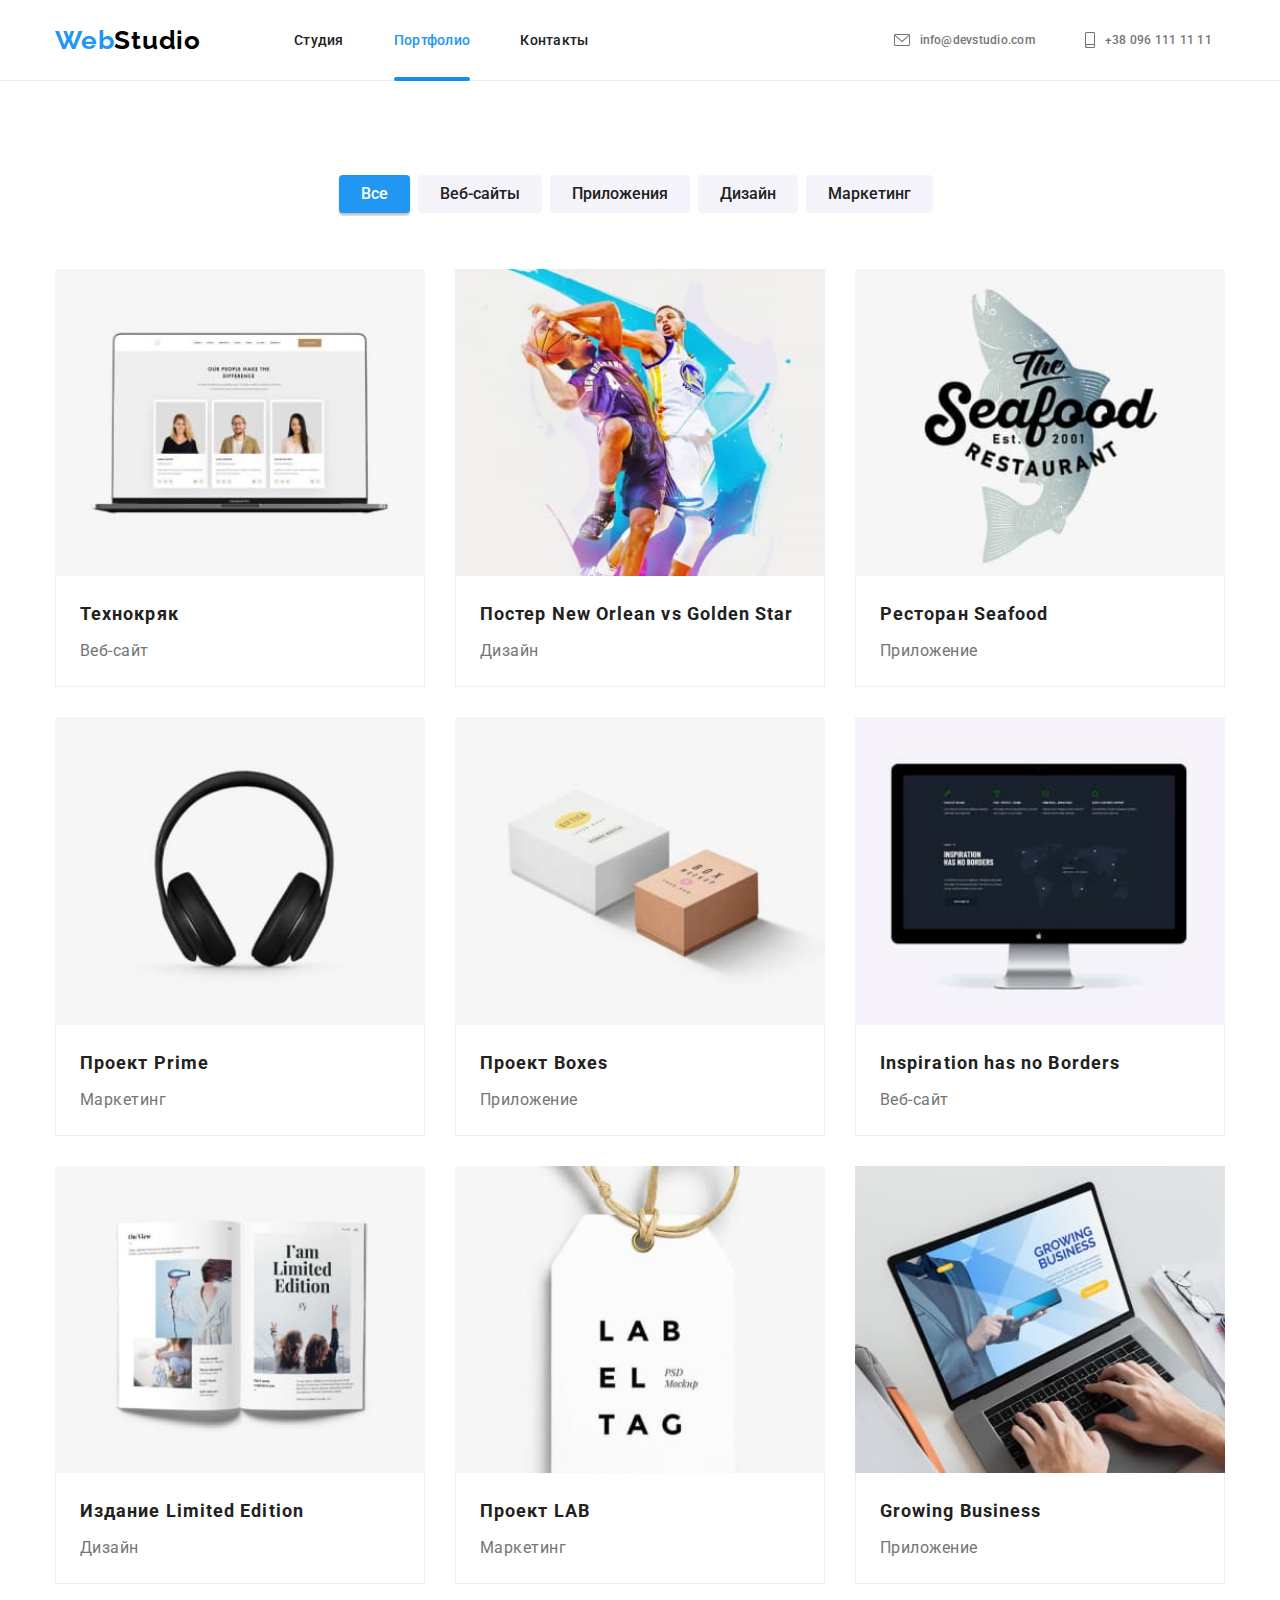
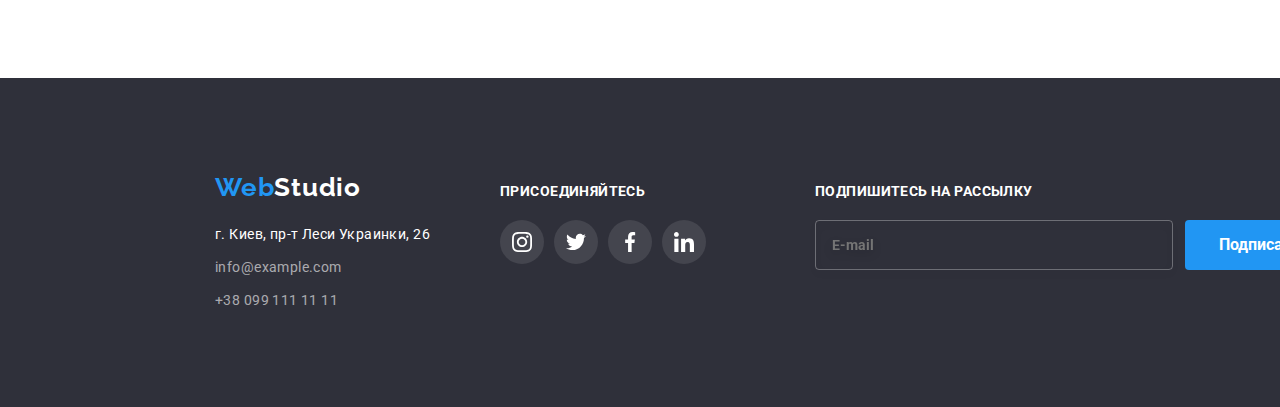
==== commit 88aecf8f: "Update" ====
--- a/portfolio.html
+++ b/portfolio.html
@@ -331,28 +331,28 @@
             <ul class="social__list">
               <li class="social__item">
                 <a class="social__link" href="" target="_blank" rel="noopener noreferrer nofollow">
-                  <svg class="social__icon">
+                  <svg class="social__icon social__icon--white">
                     <use href="./images/icons.svg#icon-instagram"></use>
                   </svg>
                 </a>
               </li>
               <li class="social__item">
                 <a class="social__link" href="" target="_blank" rel="noopener noreferrer nofollow">
-                  <svg class="social__icon">
+                  <svg class="social__icon social__icon--white">
                     <use href="./images/icons.svg#icon-twitter"></use>
                   </svg>
                 </a>
               </li>
               <li class="social__item">
                 <a class="social__link" href="" target="_blank" rel="noopener noreferrer nofollow">
-                  <svg class="social__icon">
+                  <svg class="social__icon social__icon--white">
                     <use href="./images/icons.svg#icon-facebook"></use>
                   </svg>
                 </a>
               </li>
               <li class="social__item">
                 <a class="social__link" href="" target="_blank" rel="noopener noreferrer nofollow">
-                  <svg class="social__icon">
+                  <svg class="social__icon social__icon--white">
                     <use href="./images/icons.svg#icon-linkedin"></use>
                   </svg>
                 </a>
--- a/css/portfolio.min.css
+++ b/css/portfolio.min.css
@@ -1,2 +1,2 @@
-.button{display:-webkit-box;display:-ms-flexbox;display:flex;-webkit-box-pack:center;-ms-flex-pack:center;justify-content:center;-webkit-box-align:center;-ms-flex-align:center;align-items:center;font-family:'Roboto';font-style:normal;margin-left:auto;margin-right:auto;padding:10px 32px;cursor:pointer;min-width:200px;font-weight:700;font-size:16px;line-height:1.88;background-color:var(--accent-text-color);color:var(--third-color-text);border:none;border-radius:4px;-webkit-transition:background-color var(--transition);transition:background-color var(--transition)}.button:hover,.button:focus{background-color:var(--accent-bg-color)}.button__exit{position:absolute;display:-webkit-box;display:-ms-flexbox;display:flex;-webkit-box-pack:center;-ms-flex-pack:center;justify-content:center;-webkit-box-align:center;-ms-flex-align:center;align-items:center;top:8px;right:8px;height:30px;width:30px;border-radius:50%;border:1px solid rgba(0,0,0,0.1)}.button__exit:hover .icon__exit{fill:var(--accent-text-color)}.button__exit:focus .icon__exit{fill:var(--accent-text-color)}/*! modern-normalize v0.6.0 | MIT License | https://github.com/sindresorhus/modern-normalize */*,*::before,*::after{-webkit-box-sizing:border-box;box-sizing:border-box}:root{-moz-tab-size:4;-o-tab-size:4;tab-size:4}html{line-height:1.15;-webkit-text-size-adjust:100%}body{margin:0}body{font-family:system-ui,-apple-system,"Segoe UI",Roboto,Helvetica,Arial,sans-serif,"Apple Color Emoji","Segoe UI Emoji"}hr{height:0}abbr[title]{-webkit-text-decoration:underline dotted;text-decoration:underline dotted}b,strong{font-weight:bolder}code,kbd,samp,pre{font-family:SFMono-Regular, Consolas, "Liberation Mono", Menlo, monospace;font-size:1em}small{font-size:80%}sub,sup{font-size:75%;line-height:0;position:relative;vertical-align:baseline}sub{bottom:-0.25em}sup{top:-0.5em}button,input,optgroup,select,textarea{font-family:inherit;font-size:100%;line-height:1.15;margin:0}button,select{text-transform:none}button,[type="button"],[type="reset"],[type="submit"]{-webkit-appearance:button}button::-moz-focus-inner,[type="button"]::-moz-focus-inner,[type="reset"]::-moz-focus-inner,[type="submit"]::-moz-focus-inner{border-style:none;padding:0}button:-moz-focusring,[type="button"]:-moz-focusring,[type="reset"]:-moz-focusring,[type="submit"]:-moz-focusring{outline:1px dotted ButtonText}fieldset{padding:0.35em 0.75em 0.625em}legend{padding:0}progress{vertical-align:baseline}[type="number"]::-webkit-inner-spin-button,[type="number"]::-webkit-outer-spin-button{height:auto}[type="search"]{-webkit-appearance:textfield;outline-offset:-2px}[type="search"]::-webkit-search-decoration{-webkit-appearance:none}::-webkit-file-upload-button{-webkit-appearance:button;font:inherit}summary{display:list-item}.social__list,.nav__list,.auth__list,.catalog__list,.address__list,.menu-button__list{list-style:none}.logo__header,.catalog__link,.footer__link,.footer__link--info,.header__link{text-decoration:none}.social__list{display:-webkit-box;display:-ms-flexbox;display:flex;-webkit-box-align:center;-ms-flex-align:center;align-items:center}@media (max-width: 767.98px){.social__list{-webkit-box-pack:center;-ms-flex-pack:center;justify-content:center}}.social__item:not(:last-child){margin-right:10px}.social__link{display:-webkit-box;display:-ms-flexbox;display:flex;-webkit-box-pack:center;-ms-flex-pack:center;justify-content:center;-webkit-box-align:center;-ms-flex-align:center;align-items:center;width:44px;height:44px;border-radius:50%;fill:var(--icon-color);background-color:var(--icon-bg-color);-webkit-transition:fill var(--transition),background-color var(--transition);transition:fill var(--transition),background-color var(--transition)}.social__link:focus,.social__link:hover{background-color:var(--accent-text-color);fill:var(--third-color-text)}.social__icon{width:20px;height:20px}:root{--primary-text-color: #757575;--secondary-text-color: #212121;--third-color-text: #ffffff;--primary-bg-color: #ffffff;--secondary-bg-color: #2f303a;--third-bg-color: #f5f4fa;--accent-text-color: #2196f3;--accent-bg-color: #188ce8;--border-color: #ececec;--border-color-second: #eeeeee;--color-black: #000000;--icon-color: #afb1b8;--icon-bg-color: rgba(255, 255, 255, 0.1);--transition: 250ms cubic-bezier(0.17, 0.67, 0.83, 0.67);--card-item: 3;--card-gap-top: 30px;--card-gap-left: 30px}.card__set{display:-webkit-box;display:-ms-flexbox;display:flex;-ms-flex-wrap:wrap;flex-wrap:wrap;margin-left:calc(var(--card-gap-left) * -1);margin-top:calc(var(--card-gap-top) * -1)}@media (max-width: 767.98px){.card__set{--card-gap-left: 15px}}.card__item{margin-top:var(--card-gap-top);margin-left:var(--card-gap-left);-ms-flex-preferred-size:calc(100% / var(--card-item) - var(--card-gap-left));flex-basis:calc(100% / var(--card-item) - var(--card-gap-left))}@media (max-width: 767.98px){.card__item{--card-gap-left: 15px}}.visually--hidden{position:absolute;width:1px;height:1px;margin:-1px;border:0;padding:0;clip:rect(0 0 0 0);overflow:hidden}h1,h2,h3,h4,h5,h6,p,ul{margin:0;padding:0}body{font-family:'Roboto', sans-serif;font-style:normal;font-weight:400;font-size:14px;line-height:1.71;letter-spacing:0.03em;color:var(--primary-text-color)}img{display:block;max-width:100%;height:auto}.container{padding-left:15px;padding-right:15px;margin-left:auto;margin-right:auto}@media (max-width: 767.98px){.container{max-width:480px}}@media (min-width: 768px) and (max-width: 1199.98px){.container{max-width:768px}}@media (min-width: 1200px){.container{width:1200px}}@media (max-width: 767.98px){.section{padding-top:60px;padding-bottom:60px}}@media (min-width: 768px) and (max-width: 1199.98px){.section{padding-top:60px;padding-bottom:60px}}@media (min-width: 1200px){.section{margin-left:auto;margin-right:auto;padding-top:94px;padding-bottom:94px}}.section__title{text-align:center;font-weight:700;font-size:36px;line-height:1.16;margin-bottom:50px;color:var(--secondary-text-color)}.section__team{background-color:var(--third-bg-color);text-align:center}@media (max-width: 767.98px){.section__team{max-width:480px;margin-left:auto;margin-right:auto}}@media (min-width: 768px) and (max-width: 1199.98px){.section__team{max-width:768px;margin-left:auto;margin-right:auto}}@media (min-width: 1200px){.section__team{width:1600px}}@media (max-width: 767.98px){.about__section{padding-top:60px;padding-bottom:60px}}@media (min-width: 1200px){.about__section{padding-bottom:0}}@media (max-width: 767.98px){.clients__section{padding-top:60px;padding-bottom:60px}}@media (min-width: 768px) and (max-width: 1199.98px){.clients__section{padding-bottom:0}}.filter__container{margin-bottom:56px}.filter__list{display:-webkit-box;display:-ms-flexbox;display:flex;-webkit-box-align:center;-ms-flex-align:center;align-items:center;-webkit-box-pack:center;-ms-flex-pack:center;justify-content:center;margin-bottom:50px}@media (max-width: 767.98px){.filter__list{-ms-flex-wrap:wrap;flex-wrap:wrap;max-width:480px;-webkit-box-align:start;-ms-flex-align:start;align-items:flex-start;-webkit-box-pack:start;-ms-flex-pack:start;justify-content:flex-start;padding-top:60px}}.filter__items{display:block;-webkit-box-align:center;-ms-flex-align:center;align-items:center}@media (max-width: 767.98px){.filter__items{margin-bottom:15px}}.filter__items:not(last-child){margin-right:8px}.filter__button{font-family:'Roboto';font-style:normal;border:none;padding-top:6px;padding-right:22px;padding-bottom:6px;padding-left:22px;font-weight:500;font-size:16px;line-height:1.62;text-align:center;cursor:pointer;color:var(--secondary-text-color);background-color:var(--third-bg-color);border-radius:4px;-webkit-transition:color var(--transition),background-color var(--transition),-webkit-box-shadow var(--transition);transition:color var(--transition),background-color var(--transition),-webkit-box-shadow var(--transition);transition:color var(--transition),background-color var(--transition),box-shadow var(--transition);transition:color var(--transition),background-color var(--transition),box-shadow var(--transition),-webkit-box-shadow var(--transition)}.filter__button:hover,.filter__button:focus{background-color:var(--accent-text-color);color:var(--third-color-text);-webkit-box-shadow:0px 3px 1px rgba(0,0,0,0.1),0px 1px 2px rgba(0,0,0,0.08),0px 2px 2px rgba(0,0,0,0.12);box-shadow:0px 3px 1px rgba(0,0,0,0.1),0px 1px 2px rgba(0,0,0,0.08),0px 2px 2px rgba(0,0,0,0.12)}.filter__active{background-color:var(--accent-text-color);color:var(--third-color-text);-webkit-box-shadow:0px 3px 1px rgba(0,0,0,0.1),0px 1px 2px rgba(0,0,0,0.08),0px 2px 2px rgba(0,0,0,0.12);box-shadow:0px 3px 1px rgba(0,0,0,0.1),0px 1px 2px rgba(0,0,0,0.08),0px 2px 2px rgba(0,0,0,0.12)}.logo__footer{display:block;-webkit-box-align:center;-ms-flex-align:center;align-items:center;margin-bottom:20px;font-family:'Raleway', sans-serif;font-style:normal;font-weight:700;font-size:26px;line-height:1.19;letter-spacing:0.03em;color:var(--accent-text-color)}@media (max-width: 767.98px){.logo__footer{display:-webkit-box;display:-ms-flexbox;display:flex;-webkit-box-pack:center;-ms-flex-pack:center;justify-content:center;-webkit-box-align:center;-ms-flex-align:center;align-items:center}}.logo__header{color:inherit;font-family:'Raleway', sans-serif;font-style:normal;font-weight:700;font-size:26px;line-height:1.19;letter-spacing:0.03em;color:var(--accent-text-color)}@media (min-width: 768px){.logo__header{margin-right:84px}}@media (min-width: 1200px){.logo__header{margin-right:93px}}.logo__black{color:var(--color-black)}.logo__white{color:var(--third-color-text)}@media (max-width: 767.98px){.nav__item:last-child{padding-bottom:306px}}@media (max-width: 767.98px){.nav__item:not(:last-child){margin-bottom:32px}}@media (min-width: 768px){.nav__item:not(:last-child){margin-right:50px}}.nav{color:var(--secondary-text-color)}@media (max-width: 767.98px){.nav__list{padding-top:48px}}@media (min-width: 768px){.nav__list{display:-webkit-box;display:-ms-flexbox;display:flex;-webkit-box-align:center;-ms-flex-align:center;align-items:center}}.auth__list{display:-webkit-box;display:-ms-flexbox;display:flex}@media (max-width: 767.98px){.auth__list{-webkit-box-orient:horizontal;-webkit-box-direction:reverse;-ms-flex-direction:row-reverse;flex-direction:row-reverse;flex-direction:column-reverse}}@media (min-width: 768px) and (max-width: 1199.98px){.auth__list{margin-left:75px;-webkit-box-pack:center;-ms-flex-pack:center;justify-content:center;-webkit-box-orient:vertical;-webkit-box-direction:normal;-ms-flex-direction:column;flex-direction:column}}@media (min-width: 1200px){.auth__list{margin-left:305px}}@media (max-width: 767.98px){.auth__item:not(:first-child){margin-bottom:32px;font-weight:500;font-size:34px;line-height:40px;letter-spacing:0.02em;color:var(--accent-text-color)}}@media (max-width: 767.98px){.auth__item:not(:last-child){margin-bottom:64px;font-size:24px;line-height:28px;letter-spacing:0.02em}}@media (min-width: 1200px){.auth__item:not(:last-child){margin-right:50px}}.icon__mail{width:16px;height:12px;margin-right:10px}@media (max-width: 767.98px){.icon__mail{display:none}}.icon__phone{width:10px;height:16px;margin-right:10px}@media (max-width: 767.98px){.icon__phone{display:none}}@media (min-width: 768px){.current{display:-webkit-box;display:-ms-flexbox;display:flex;position:relative;color:var(--accent-text-color)}.current::after{position:absolute;content:'';bottom:-1px;width:100%;height:4px;border-radius:2px;background-color:var(--accent-bg-color)}}.catalog__list{display:-webkit-box;display:-ms-flexbox;display:flex;-ms-flex-wrap:wrap;flex-wrap:wrap}@media (max-width: 767.98px){.catalog__list{padding-bottom:60px}.catalog__list>.card__item{--card-item: 1}}@media (min-width: 768px) and (max-width: 1199.98px){.catalog__list>.card__item{--card-item: 2}}.catalog__variant{padding:20px 24px;border-bottom:1px solid var(--border-color-second);border-left:1px solid var(--border-color-second);border-right:1px solid var(--border-color-second)}.catalog__title{margin-bottom:4px;font-weight:700;font-size:18px;line-height:2;letter-spacing:0.06em;color:var(--secondary-text-color)}.catalog__position{font-size:16px;line-height:1.88;letter-spacing:0.03em}.catalog__link{display:block;color:inherit;-webkit-transition:-webkit-box-shadow var(--transition);transition:-webkit-box-shadow var(--transition);transition:box-shadow var(--transition);transition:box-shadow var(--transition), -webkit-box-shadow var(--transition)}.catalog__link:hover,.catalog__link:focus{-webkit-box-shadow:0px 1px 1px rgba(0,0,0,0.12),0px 4px 4px rgba(0,0,0,0.06),1px 4px 6px rgba(0,0,0,0.16);box-shadow:0px 1px 1px rgba(0,0,0,0.12),0px 4px 4px rgba(0,0,0,0.06),1px 4px 6px rgba(0,0,0,0.16)}.catalog__link:hover .catalog__description,.catalog__link:focus .catalog__description{opacity:1;-webkit-transform:translateY(0);transform:translateY(0)}.catalog__img{position:relative;overflow:hidden}.catalog__description{position:absolute;top:0;left:0;width:100%;height:100%;padding:63px 24px;font-size:18px;line-height:1.56;-webkit-transform:translateY(100%);transform:translateY(100%);color:var(--third-color-text);background-color:rgba(33,150,243,0.9);pointer-events:none;opacity:0;-webkit-transition:opacity var(--transition),background-color var(--transition),-webkit-transform var(--transition);transition:opacity var(--transition),background-color var(--transition),-webkit-transform var(--transition);transition:transform var(--transition),opacity var(--transition),background-color var(--transition);transition:transform var(--transition),opacity var(--transition),background-color var(--transition),-webkit-transform var(--transition)}@media (max-width: 767.98px){.footer{max-width:480px;margin-left:auto;margin-right:auto}}@media (min-width: 768px) and (max-width: 1199.98px){.footer{max-width:768px;margin-left:auto;margin-right:auto}}@media (min-width: 1200px){.footer{width:1600px;margin-left:auto;margin-right:auto}}.footer__section{background-color:var(--secondary-bg-color)}@media (max-width: 767.98px){.footer__section{padding-top:60px;padding-bottom:60px}}@media (min-width: 768px) and (max-width: 1199.98px){.footer__section{padding-top:60px;padding-bottom:60px}}@media (max-width: 767.98px){.footer .container{display:block;-webkit-box-pack:center;-ms-flex-pack:center;justify-content:center;-webkit-box-align:center;-ms-flex-align:center;align-items:center;height:500px}}@media (min-width: 768px) and (max-width: 1199.98px){.footer .container{display:-webkit-box;display:-ms-flexbox;display:flex;-ms-flex-wrap:wrap;flex-wrap:wrap}}@media (min-width: 1200px){.footer .container{display:-webkit-box;display:-ms-flexbox;display:flex;-webkit-box-align:baseline;-ms-flex-align:baseline;align-items:baseline}}@media (max-width: 767.98px){.footer__item{margin-bottom:60px}}@media (min-width: 768px) and (max-width: 1199.98px){.footer__item{margin-left:auto}.footer__item:last-child{margin-right:auto}.footer__item:not(:last-child){margin-bottom:60px}}@media (min-width: 768px) and (max-width: 1199.98px){.footer__item:not(:last-child){margin-right:70px}}@media (min-width: 1200px){.footer__item:last-child{margin-left:auto}}.address{font-style:inherit}@media (max-width: 767.98px){.address{display:-webkit-box;display:-ms-flexbox;display:flex;-webkit-box-pack:center;-ms-flex-pack:center;justify-content:center;text-align:center}}@media (min-width: 1200px){.address{margin-right:70px}}@media (max-width: 767.98px){.address__list{display:block;-webkit-box-pack:center;-ms-flex-pack:center;justify-content:center;-webkit-box-align:center;-ms-flex-align:center;align-items:center}}.address__item:not(:last-child){margin-bottom:9px}.footer__link--info[target='_blank']{color:var(--third-color-text)}.footer__link--info{color:rgba(255,255,255,0.6);-webkit-transition:color var(--transition);transition:color var(--transition)}.footer__link--info:hover,.footer__link--info:focus{color:var(--accent-text-color)}.social__title{font-weight:700;font-size:14px;line-height:1.14;text-transform:uppercase;margin-bottom:20px;color:var(--third-color-text)}@media (max-width: 767.98px){.social__title{display:-webkit-box;display:-ms-flexbox;display:flex;-webkit-box-pack:center;-ms-flex-pack:center;justify-content:center;-webkit-box-align:center;-ms-flex-align:center;align-items:center}}@media (min-width: 768px) and (max-width: 1199.98px){.subscribe{display:block;text-align:center;width:450px}}@media (min-width: 1200px){.subscribe{display:-webkit-box;display:-ms-flexbox;display:flex;-webkit-box-align:center;-ms-flex-align:center;align-items:center}}.submit__label{display:block;font-weight:700;font-size:14px;line-height:1.14;text-transform:uppercase;margin-bottom:20px;color:var(--third-color-text)}@media (max-width: 767.98px){.submit__label{display:-webkit-box;display:-ms-flexbox;display:flex;-webkit-box-pack:center;-ms-flex-pack:center;justify-content:center;-webkit-box-align:center;-ms-flex-align:center;align-items:center}}.submit__input{padding-left:16px;margin-right:12px;height:50px;font-weight:700;font-size:14px;line-height:1.14;border:1px solid rgba(255,255,255,0.3);-webkit-box-sizing:border-box;box-sizing:border-box;-webkit-filter:drop-shadow(0px 4px 4px rgba(0,0,0,0.15));filter:drop-shadow(0px 4px 4px rgba(0,0,0,0.15));border-radius:4px;color:rgba(255,255,255,0.6);background-color:inherit}@media (max-width: 767.98px){.submit__input{width:100%;margin-bottom:20px}}@media (min-width: 768px) and (max-width: 1199.98px){.submit__input{width:100%;margin-bottom:20px}}@media (min-width: 1200px){.submit__input{width:358px}}.submit__icon{margin-left:10px;width:24px;height:24px}.header{border-bottom:1px solid var(--border-color);background-color:var(--primary-bg-color)}@media (max-width: 767.98px){.header{max-width:480px;margin-left:auto;margin-right:auto}}@media (min-width: 768px){.header{max-width:768px;margin-left:auto;margin-right:auto}}@media (min-width: 1200px){.header{max-width:1600px;margin-left:auto;margin-right:auto}}.header__container{position:relative;display:-webkit-box;display:-ms-flexbox;display:flex;-webkit-box-align:center;-ms-flex-align:center;align-items:center}@media (min-width: 1200px){.header__container{max-width:1200px;margin-left:auto;margin-right:auto}}.header__link{display:-webkit-box;display:-ms-flexbox;display:flex;-webkit-box-align:center;-ms-flex-align:center;align-items:center;color:inherit;font-weight:500;font-size:14px;line-height:16px;letter-spacing:0.02em;fill:var(--primary-text-color);-webkit-transition:fill var(--transition),color var(--transition);transition:fill var(--transition),color var(--transition)}@media (max-width: 767.98px){.header__link{font-size:40px;line-height:1.17;padding-left:40px}}@media (min-width: 768px){.header__link{padding-top:32px;padding-bottom:32px}}.header__link:focus,.header__link:hover{color:var(--accent-text-color);fill:var(--accent-text-color)}@media (max-width: 767.98px){.header__link--phone{font-size:34px}}@media (min-width: 768px){.header__link--phone{padding:0px;font-size:12px;line-height:1.17}}@media (min-width: 1200px){.header__link--phone{display:-webkit-box;display:-ms-flexbox;display:flex}}@media (max-width: 767.98px){.header__link--mail{font-size:24px}}@media (min-width: 768px){.header__link--mail{padding:0px;padding-bottom:10px;font-size:12px;line-height:1.17}}@media (min-width: 1200px){.header__link--mail{display:-webkit-box;display:-ms-flexbox;display:flex;padding:0px}}.current{color:var(--accent-text-color);fill:var(--accent-text-color)}.menu-button{display:-webkit-inline-box;display:-ms-inline-flexbox;display:inline-flex;margin-left:auto;padding:0;border:none;background-color:transparent;-webkit-transition:fill var(--transition);transition:fill var(--transition)}@media (min-width: 768px){.menu-button{display:none}}.menu-button:hover,.menu-button:focus{fill:var(--accent-text-color)}.menu-button__icon{display:-webkit-box;display:-ms-flexbox;display:flex;-webkit-box-align:center;-ms-flex-align:center;align-items:center;-webkit-box-pack:center;-ms-flex-pack:center;justify-content:center;width:40px;height:40px}.menu-button.is-open .menu-button__icon--open{display:none}.menu-button__icon--close{display:none}.menu-button.is-open .menu-button__icon--close{display:block}@media (max-width: 767.98px){.menu-container{display:none;z-index:50;position:absolute;top:100%;left:0;width:100%;height:796px;background-color:var(--primary-bg-color)}.menu-container.is-open{display:block}}@media (min-width: 768px){.menu-container{display:-webkit-box;display:-ms-flexbox;display:flex}}@media (min-width: 1200px){.menu-container>.auth__list{display:-webkit-box;display:-ms-flexbox;display:flex;-webkit-box-orient:horizontal;-webkit-box-direction:normal;-ms-flex-direction:row;flex-direction:row;-webkit-box-align:center;-ms-flex-align:center;align-items:center}}.menu-button__list{display:-webkit-box;display:-ms-flexbox;display:flex;padding-left:40px}@media (min-width: 768px){.menu-button__list{display:none}}.menu-button__item{font-weight:500;font-size:18px;line-height:1.22;letter-spacing:0.02em;color:var(--accent-text-color)}.menu-button__item:not(:first-child)::before{content:'';margin-right:10px;border:1px solid rgba(33,33,33,0.2);-webkit-transform:rotate(90deg);transform:rotate(90deg)}.menu-button__item:not(:last-child){margin-right:10px}.hero{margin-left:auto;margin-right:auto;display:-webkit-box;display:-ms-flexbox;display:flex;-webkit-box-align:center;-ms-flex-align:center;align-items:center;max-width:1600px;background-color:var(--secondary-bg-color)}@media (max-width: 767.98px){.hero{height:400px;max-width:480px}}@media (min-width: 768px) and (max-width: 1199.98px){.hero{height:400px;max-width:768px}}@media (min-width: 1200px){.hero{padding-top:200px;padding-bottom:200px}}@media (max-width: 767.98px){.hero{background-image:-webkit-gradient(linear, left top, right top, from(rgba(47,48,58,0.4)), to(rgba(47,48,58,0.4))),url(../images/header-mobile.jpg);background-image:linear-gradient(to right, rgba(47,48,58,0.4), rgba(47,48,58,0.4)),url(../images/header-mobile.jpg)}}@media screen and (max-width: 767.98px) and (min-device-pixel-ratio: 2), screen and (max-width: 767.98px) and (-moz-min-devile-pixel-ratio: 2), screen and (max-width: 767.98px) and (-o-min-devile-pixel-ratio: 2 / 1), screen and (max-width: 767.98px) and (-webkit-min-devile-pixel-ratio: 2), screen and (max-width: 767.98px) and (-webkit-min-device-pixel-ratio: 2), screen and (max-width: 767.98px) and (min-resolution: 192dpi), screen and (max-width: 767.98px) and (min-resolution: 2dppx){.hero{background-image:-webkit-gradient(linear, left top, right top, from(rgba(47,48,58,0.4)), to(rgba(47,48,58,0.4))),url(../images/header-mobile2x.jpg);background-image:linear-gradient(to right, rgba(47,48,58,0.4), rgba(47,48,58,0.4)),url(../images/header-mobile2x.jpg)}}@media (min-width: 768px) and (max-width: 1199.98px){.hero{background-image:-webkit-gradient(linear, left top, right top, from(rgba(47,48,58,0.4)), to(rgba(47,48,58,0.4))),url(../images/header-tablet.jpg);background-image:linear-gradient(to right, rgba(47,48,58,0.4), rgba(47,48,58,0.4)),url(../images/header-tablet.jpg)}}@media screen and (min-width: 768px) and (max-width: 1199.98px) and (min-device-pixel-ratio: 2), screen and (min-width: 768px) and (max-width: 1199.98px) and (-moz-min-devile-pixel-ratio: 2), screen and (min-width: 768px) and (max-width: 1199.98px) and (-o-min-devile-pixel-ratio: 2 / 1), screen and (min-width: 768px) and (max-width: 1199.98px) and (-webkit-min-devile-pixel-ratio: 2), screen and (min-width: 768px) and (max-width: 1199.98px) and (-webkit-min-device-pixel-ratio: 2), screen and (min-width: 768px) and (max-width: 1199.98px) and (min-resolution: 192dpi), screen and (min-width: 768px) and (max-width: 1199.98px) and (min-resolution: 2dppx){.hero{background-image:-webkit-gradient(linear, left top, right top, from(rgba(47,48,58,0.4)), to(rgba(47,48,58,0.4))),url(../images/header-tablet2x.jpg);background-image:linear-gradient(to right, rgba(47,48,58,0.4), rgba(47,48,58,0.4)),url(../images/header-tablet2x.jpg)}}@media (min-width: 1200px){.hero{background-image:-webkit-gradient(linear, left top, right top, from(rgba(47,48,58,0.4)), to(rgba(47,48,58,0.4))),url(../images/header-desktop.jpg);background-image:linear-gradient(to right, rgba(47,48,58,0.4), rgba(47,48,58,0.4)),url(../images/header-desktop.jpg)}}@media screen and (min-width: 1200px) and (min-device-pixel-ratio: 2), screen and (min-width: 1200px) and (-moz-min-devile-pixel-ratio: 2), screen and (min-width: 1200px) and (-o-min-devile-pixel-ratio: 2 / 1), screen and (min-width: 1200px) and (-webkit-min-devile-pixel-ratio: 2), screen and (min-width: 1200px) and (-webkit-min-device-pixel-ratio: 2), screen and (min-width: 1200px) and (min-resolution: 192dpi), screen and (min-width: 1200px) and (min-resolution: 2dppx){.hero{background-image:-webkit-gradient(linear, left top, right top, from(rgba(47,48,58,0.4)), to(rgba(47,48,58,0.4))),url(../images/header-desktop2x.jpg);background-image:linear-gradient(to right, rgba(47,48,58,0.4), rgba(47,48,58,0.4)),url(../images/header-desktop2x.jpg)}}.hero__title{text-align:center;width:696px;margin-left:auto;margin-right:auto;font-weight:900;font-size:44px;line-height:1.36;text-transform:uppercase;letter-spacing:0.06em;margin-bottom:30px;color:var(--third-color-text)}@media (max-width: 767.98px){.hero__title{font-size:26px;line-height:1.62;max-width:360px}}@media (min-width: 768px) and (max-width: 1199.98px){.hero__title{font-size:26px;line-height:1.62;text-align:center;letter-spacing:0.06em;text-transform:uppercase;max-width:360px;color:#ffffff}}
+/*! modern-normalize v0.6.0 | MIT License | https://github.com/sindresorhus/modern-normalize */*,*::before,*::after{-webkit-box-sizing:border-box;box-sizing:border-box}:root{-moz-tab-size:4;-o-tab-size:4;tab-size:4}html{line-height:1.15;-webkit-text-size-adjust:100%}body{margin:0}body{font-family:system-ui,-apple-system,"Segoe UI",Roboto,Helvetica,Arial,sans-serif,"Apple Color Emoji","Segoe UI Emoji"}hr{height:0}abbr[title]{-webkit-text-decoration:underline dotted;text-decoration:underline dotted}b,strong{font-weight:bolder}code,kbd,samp,pre{font-family:SFMono-Regular, Consolas, "Liberation Mono", Menlo, monospace;font-size:1em}small{font-size:80%}sub,sup{font-size:75%;line-height:0;position:relative;vertical-align:baseline}sub{bottom:-0.25em}sup{top:-0.5em}button,input,optgroup,select,textarea{font-family:inherit;font-size:100%;line-height:1.15;margin:0}button,select{text-transform:none}button,[type="button"],[type="reset"],[type="submit"]{-webkit-appearance:button}button::-moz-focus-inner,[type="button"]::-moz-focus-inner,[type="reset"]::-moz-focus-inner,[type="submit"]::-moz-focus-inner{border-style:none;padding:0}button:-moz-focusring,[type="button"]:-moz-focusring,[type="reset"]:-moz-focusring,[type="submit"]:-moz-focusring{outline:1px dotted ButtonText}fieldset{padding:0.35em 0.75em 0.625em}legend{padding:0}progress{vertical-align:baseline}[type="number"]::-webkit-inner-spin-button,[type="number"]::-webkit-outer-spin-button{height:auto}[type="search"]{-webkit-appearance:textfield;outline-offset:-2px}[type="search"]::-webkit-search-decoration{-webkit-appearance:none}::-webkit-file-upload-button{-webkit-appearance:button;font:inherit}summary{display:list-item}.social__list,.nav__list,.auth__list,.catalog__list,.address__list,.menu-button__list{list-style:none}.logo__header,.catalog__link,.footer__link,.footer__link--info,.header__link{text-decoration:none}:root{--primary-text-color: #757575;--secondary-text-color: #212121;--third-color-text: #ffffff;--primary-bg-color: #ffffff;--secondary-bg-color: #2f303a;--third-bg-color: #f5f4fa;--accent-text-color: #2196f3;--accent-bg-color: #188ce8;--border-color: #ececec;--border-color-second: #eeeeee;--color-black: #000000;--icon-color: #afb1b8;--icon-bg-color: rgba(255, 255, 255, 0.1);--transition: 250ms cubic-bezier(0.17, 0.67, 0.83, 0.67);--card-item: 3;--card-gap-top: 30px;--card-gap-left: 30px}.card__set{display:-webkit-box;display:-ms-flexbox;display:flex;-ms-flex-wrap:wrap;flex-wrap:wrap;margin-left:calc(var(--card-gap-left) * -1);margin-top:calc(var(--card-gap-top) * -1)}@media (max-width: 767.98px){.card__set{--card-gap-left: 15px}}.card__item{margin-top:var(--card-gap-top);margin-left:var(--card-gap-left);-ms-flex-preferred-size:calc(100% / var(--card-item) - var(--card-gap-left));flex-basis:calc(100% / var(--card-item) - var(--card-gap-left))}@media (max-width: 767.98px){.card__item{--card-gap-left: 15px}}.visually--hidden{position:absolute;width:1px;height:1px;margin:-1px;border:0;padding:0;clip:rect(0 0 0 0);overflow:hidden}h1,h2,h3,h4,h5,h6,p,ul{margin:0;padding:0}body{font-family:'Roboto', sans-serif;font-style:normal;font-weight:400;font-size:14px;line-height:1.71;letter-spacing:0.03em;color:var(--primary-text-color)}img{display:block;max-width:100%;height:auto}.container{padding-left:15px;padding-right:15px;margin-left:auto;margin-right:auto}@media (max-width: 767.98px){.container{max-width:480px}}@media (min-width: 768px) and (max-width: 1199.98px){.container{max-width:768px}}@media (min-width: 1200px){.container{width:1200px}}@media (max-width: 767.98px){.section{padding-top:60px;padding-bottom:60px}}@media (min-width: 768px) and (max-width: 1199.98px){.section{padding-top:60px;padding-bottom:60px}}@media (min-width: 1200px){.section{margin-left:auto;margin-right:auto;padding-top:94px;padding-bottom:94px}}.section__title{text-align:center;font-weight:700;font-size:36px;line-height:1.16;margin-bottom:50px;color:var(--secondary-text-color)}.section__team{background-color:var(--third-bg-color);text-align:center}@media (max-width: 767.98px){.section__team{max-width:480px;margin-left:auto;margin-right:auto}}@media (min-width: 768px) and (max-width: 1199.98px){.section__team{max-width:768px;margin-left:auto;margin-right:auto}}@media (min-width: 1200px){.section__team{width:1600px}}@media (max-width: 767.98px){.about__section{padding-top:60px;padding-bottom:60px}}@media (min-width: 1200px){.about__section{padding-bottom:0}}@media (max-width: 767.98px){.clients__section{padding-top:60px;padding-bottom:60px}}@media (min-width: 768px) and (max-width: 1199.98px){.clients__section{padding-bottom:0}}.social__list{display:-webkit-box;display:-ms-flexbox;display:flex;-webkit-box-align:center;-ms-flex-align:center;align-items:center}@media (max-width: 767.98px){.social__list{-webkit-box-pack:center;-ms-flex-pack:center;justify-content:center}}.social__item:not(:last-child){margin-right:10px}.social__link{display:-webkit-box;display:-ms-flexbox;display:flex;-webkit-box-pack:center;-ms-flex-pack:center;justify-content:center;-webkit-box-align:center;-ms-flex-align:center;align-items:center;width:44px;height:44px;border-radius:50%;fill:var(--icon-color);background-color:var(--icon-bg-color);-webkit-transition:fill var(--transition),background-color var(--transition);transition:fill var(--transition),background-color var(--transition)}.social__link:focus,.social__link:hover{background-color:var(--accent-text-color);fill:var(--third-color-text)}.social__icon{width:20px;height:20px}.social__icon--white{fill:var(--third-color-text)}.button{display:-webkit-box;display:-ms-flexbox;display:flex;-webkit-box-pack:center;-ms-flex-pack:center;justify-content:center;-webkit-box-align:center;-ms-flex-align:center;align-items:center;font-family:'Roboto';font-style:normal;margin-left:auto;margin-right:auto;padding:10px 32px;cursor:pointer;min-width:200px;font-weight:700;font-size:16px;line-height:1.88;background-color:var(--accent-text-color);color:var(--third-color-text);border:none;border-radius:4px;-webkit-transition:background-color var(--transition);transition:background-color var(--transition)}.button:hover,.button:focus{background-color:var(--accent-bg-color)}.button__exit{position:absolute;display:-webkit-box;display:-ms-flexbox;display:flex;-webkit-box-pack:center;-ms-flex-pack:center;justify-content:center;-webkit-box-align:center;-ms-flex-align:center;align-items:center;top:8px;right:8px;height:30px;width:30px;border-radius:50%;border:1px solid rgba(0,0,0,0.1)}.button__exit:hover .icon__exit{fill:var(--accent-text-color)}.button__exit:focus .icon__exit{fill:var(--accent-text-color)}.filter__container{margin-bottom:56px}.filter__list{display:-webkit-box;display:-ms-flexbox;display:flex;-webkit-box-align:center;-ms-flex-align:center;align-items:center;-webkit-box-pack:center;-ms-flex-pack:center;justify-content:center;margin-bottom:50px}@media (max-width: 767.98px){.filter__list{-ms-flex-wrap:wrap;flex-wrap:wrap;max-width:480px;-webkit-box-align:start;-ms-flex-align:start;align-items:flex-start;-webkit-box-pack:start;-ms-flex-pack:start;justify-content:flex-start;padding-top:60px}}.filter__items{display:block;-webkit-box-align:center;-ms-flex-align:center;align-items:center}@media (max-width: 767.98px){.filter__items{margin-bottom:15px}}.filter__items:not(last-child){margin-right:8px}.filter__button{font-family:'Roboto';font-style:normal;border:none;padding-top:6px;padding-right:22px;padding-bottom:6px;padding-left:22px;font-weight:500;font-size:16px;line-height:1.62;text-align:center;cursor:pointer;color:var(--secondary-text-color);background-color:var(--third-bg-color);border-radius:4px;-webkit-transition:color var(--transition),background-color var(--transition),-webkit-box-shadow var(--transition);transition:color var(--transition),background-color var(--transition),-webkit-box-shadow var(--transition);transition:color var(--transition),background-color var(--transition),box-shadow var(--transition);transition:color var(--transition),background-color var(--transition),box-shadow var(--transition),-webkit-box-shadow var(--transition)}.filter__button:hover,.filter__button:focus{background-color:var(--accent-text-color);color:var(--third-color-text);-webkit-box-shadow:0px 3px 1px rgba(0,0,0,0.1),0px 1px 2px rgba(0,0,0,0.08),0px 2px 2px rgba(0,0,0,0.12);box-shadow:0px 3px 1px rgba(0,0,0,0.1),0px 1px 2px rgba(0,0,0,0.08),0px 2px 2px rgba(0,0,0,0.12)}.filter__active{background-color:var(--accent-text-color);color:var(--third-color-text);-webkit-box-shadow:0px 3px 1px rgba(0,0,0,0.1),0px 1px 2px rgba(0,0,0,0.08),0px 2px 2px rgba(0,0,0,0.12);box-shadow:0px 3px 1px rgba(0,0,0,0.1),0px 1px 2px rgba(0,0,0,0.08),0px 2px 2px rgba(0,0,0,0.12)}.logo__footer{display:block;-webkit-box-align:center;-ms-flex-align:center;align-items:center;margin-bottom:20px;font-family:'Raleway', sans-serif;font-style:normal;font-weight:700;font-size:26px;line-height:1.19;letter-spacing:0.03em;color:var(--accent-text-color)}@media (max-width: 767.98px){.logo__footer{display:-webkit-box;display:-ms-flexbox;display:flex;-webkit-box-pack:center;-ms-flex-pack:center;justify-content:center;-webkit-box-align:center;-ms-flex-align:center;align-items:center}}.logo__header{color:inherit;font-family:'Raleway', sans-serif;font-style:normal;font-weight:700;font-size:26px;line-height:1.19;letter-spacing:0.03em;color:var(--accent-text-color)}@media (min-width: 768px){.logo__header{margin-right:84px}}@media (min-width: 1200px){.logo__header{margin-right:93px}}.logo__black{color:var(--color-black)}.logo__white{color:var(--third-color-text)}@media (max-width: 767.98px){.nav__item:last-child{padding-bottom:306px}}@media (max-width: 767.98px){.nav__item:not(:last-child){margin-bottom:32px}}@media (min-width: 768px){.nav__item:not(:last-child){margin-right:50px}}.nav{color:var(--secondary-text-color)}@media (max-width: 767.98px){.nav__list{padding-top:48px}}@media (min-width: 768px){.nav__list{display:-webkit-box;display:-ms-flexbox;display:flex;-webkit-box-align:center;-ms-flex-align:center;align-items:center}}.auth__list{display:-webkit-box;display:-ms-flexbox;display:flex}@media (max-width: 767.98px){.auth__list{-webkit-box-orient:horizontal;-webkit-box-direction:reverse;-ms-flex-direction:row-reverse;flex-direction:row-reverse;flex-direction:column-reverse}}@media (min-width: 768px) and (max-width: 1199.98px){.auth__list{margin-left:75px;-webkit-box-pack:center;-ms-flex-pack:center;justify-content:center;-webkit-box-orient:vertical;-webkit-box-direction:normal;-ms-flex-direction:column;flex-direction:column}}@media (min-width: 1200px){.auth__list{margin-left:305px}}@media (max-width: 767.98px){.auth__item:not(:first-child){margin-bottom:32px;font-weight:500;font-size:34px;line-height:40px;letter-spacing:0.02em;color:var(--accent-text-color)}}@media (max-width: 767.98px){.auth__item:not(:last-child){margin-bottom:64px;font-size:24px;line-height:28px;letter-spacing:0.02em}}@media (min-width: 1200px){.auth__item:not(:last-child){margin-right:50px}}.icon__mail{width:16px;height:12px;margin-right:10px}@media (max-width: 767.98px){.icon__mail{display:none}}.icon__phone{width:10px;height:16px;margin-right:10px}@media (max-width: 767.98px){.icon__phone{display:none}}@media (min-width: 768px){.current{display:-webkit-box;display:-ms-flexbox;display:flex;position:relative;color:var(--accent-text-color)}.current::after{position:absolute;content:'';bottom:-1px;width:100%;height:4px;border-radius:2px;background-color:var(--accent-bg-color)}}.catalog__list{display:-webkit-box;display:-ms-flexbox;display:flex;-ms-flex-wrap:wrap;flex-wrap:wrap}@media (max-width: 767.98px){.catalog__list{padding-bottom:60px}.catalog__list>.card__item{--card-item: 1}}@media (min-width: 768px) and (max-width: 1199.98px){.catalog__list>.card__item{--card-item: 2}}.catalog__variant{padding:20px 24px;border-bottom:1px solid var(--border-color-second);border-left:1px solid var(--border-color-second);border-right:1px solid var(--border-color-second)}.catalog__title{margin-bottom:4px;font-weight:700;font-size:18px;line-height:2;letter-spacing:0.06em;color:var(--secondary-text-color)}.catalog__position{font-size:16px;line-height:1.88;letter-spacing:0.03em}.catalog__link{display:block;color:inherit;-webkit-transition:-webkit-box-shadow var(--transition);transition:-webkit-box-shadow var(--transition);transition:box-shadow var(--transition);transition:box-shadow var(--transition), -webkit-box-shadow var(--transition)}.catalog__link:hover,.catalog__link:focus{-webkit-box-shadow:0px 1px 1px rgba(0,0,0,0.12),0px 4px 4px rgba(0,0,0,0.06),1px 4px 6px rgba(0,0,0,0.16);box-shadow:0px 1px 1px rgba(0,0,0,0.12),0px 4px 4px rgba(0,0,0,0.06),1px 4px 6px rgba(0,0,0,0.16)}.catalog__link:hover .catalog__description,.catalog__link:focus .catalog__description{opacity:1;-webkit-transform:translateY(0);transform:translateY(0)}.catalog__img{position:relative;overflow:hidden}.catalog__description{position:absolute;top:0;left:0;width:100%;height:100%;padding:63px 24px;font-size:18px;line-height:1.56;-webkit-transform:translateY(100%);transform:translateY(100%);color:var(--third-color-text);background-color:rgba(33,150,243,0.9);pointer-events:none;opacity:0;-webkit-transition:opacity var(--transition),background-color var(--transition),-webkit-transform var(--transition);transition:opacity var(--transition),background-color var(--transition),-webkit-transform var(--transition);transition:transform var(--transition),opacity var(--transition),background-color var(--transition);transition:transform var(--transition),opacity var(--transition),background-color var(--transition),-webkit-transform var(--transition)}.footer>.social__icon{fill:var(--third-color-text)}@media (max-width: 767.98px){.footer{max-width:480px;margin-left:auto;margin-right:auto}}@media (min-width: 768px) and (max-width: 1199.98px){.footer{max-width:768px;margin-left:auto;margin-right:auto}}@media (min-width: 1200px){.footer{width:1600px;margin-left:auto;margin-right:auto}}.footer__section{background-color:var(--secondary-bg-color)}@media (max-width: 767.98px){.footer__section{padding-top:60px;padding-bottom:60px}}@media (min-width: 768px) and (max-width: 1199.98px){.footer__section{padding-top:60px;padding-bottom:60px}}@media (max-width: 767.98px){.footer .container{display:block;-webkit-box-pack:center;-ms-flex-pack:center;justify-content:center;-webkit-box-align:center;-ms-flex-align:center;align-items:center;height:500px}}@media (min-width: 768px) and (max-width: 1199.98px){.footer .container{display:-webkit-box;display:-ms-flexbox;display:flex;-ms-flex-wrap:wrap;flex-wrap:wrap}}@media (min-width: 1200px){.footer .container{display:-webkit-box;display:-ms-flexbox;display:flex;-webkit-box-align:baseline;-ms-flex-align:baseline;align-items:baseline}}@media (max-width: 767.98px){.footer__item{margin-bottom:60px}}@media (min-width: 768px) and (max-width: 1199.98px){.footer__item{margin-left:auto}.footer__item:last-child{margin-right:auto}.footer__item:not(:last-child){margin-bottom:60px}}@media (min-width: 768px) and (max-width: 1199.98px){.footer__item:not(:last-child){margin-right:70px}}@media (min-width: 1200px){.footer__item:last-child{margin-left:auto}}.address{font-style:inherit}@media (max-width: 767.98px){.address{display:-webkit-box;display:-ms-flexbox;display:flex;-webkit-box-pack:center;-ms-flex-pack:center;justify-content:center;text-align:center}}@media (min-width: 1200px){.address{margin-right:70px}}@media (max-width: 767.98px){.address__list{display:block;-webkit-box-pack:center;-ms-flex-pack:center;justify-content:center;-webkit-box-align:center;-ms-flex-align:center;align-items:center}}.address__item:not(:last-child){margin-bottom:9px}.footer__link--info[target='_blank']{color:var(--third-color-text)}.footer__link--info{color:rgba(255,255,255,0.6);-webkit-transition:color var(--transition);transition:color var(--transition)}.footer__link--info:hover,.footer__link--info:focus{color:var(--accent-text-color)}.social__title{font-weight:700;font-size:14px;line-height:1.14;text-transform:uppercase;margin-bottom:20px;color:var(--third-color-text)}@media (max-width: 767.98px){.social__title{display:-webkit-box;display:-ms-flexbox;display:flex;-webkit-box-pack:center;-ms-flex-pack:center;justify-content:center;-webkit-box-align:center;-ms-flex-align:center;align-items:center}}@media (min-width: 768px) and (max-width: 1199.98px){.subscribe{display:block;text-align:center;width:450px}}@media (min-width: 1200px){.subscribe{display:-webkit-box;display:-ms-flexbox;display:flex;-webkit-box-align:center;-ms-flex-align:center;align-items:center}}.submit__label{display:block;font-weight:700;font-size:14px;line-height:1.14;text-transform:uppercase;margin-bottom:20px;color:var(--third-color-text)}@media (max-width: 767.98px){.submit__label{display:-webkit-box;display:-ms-flexbox;display:flex;-webkit-box-pack:center;-ms-flex-pack:center;justify-content:center;-webkit-box-align:center;-ms-flex-align:center;align-items:center}}.submit__input{padding-left:16px;margin-right:12px;height:50px;font-weight:700;font-size:14px;line-height:1.14;border:1px solid rgba(255,255,255,0.3);-webkit-box-sizing:border-box;box-sizing:border-box;-webkit-filter:drop-shadow(0px 4px 4px rgba(0,0,0,0.15));filter:drop-shadow(0px 4px 4px rgba(0,0,0,0.15));border-radius:4px;color:rgba(255,255,255,0.6);background-color:inherit}@media (max-width: 767.98px){.submit__input{width:100%;margin-bottom:20px}}@media (min-width: 768px) and (max-width: 1199.98px){.submit__input{width:100%;margin-bottom:20px}}@media (min-width: 1200px){.submit__input{width:358px}}.submit__icon{margin-left:10px;width:24px;height:24px}.header{border-bottom:1px solid var(--border-color);background-color:var(--primary-bg-color)}@media (max-width: 767.98px){.header{max-width:480px;margin-left:auto;margin-right:auto}}@media (min-width: 768px){.header{max-width:768px;margin-left:auto;margin-right:auto}}@media (min-width: 1200px){.header{max-width:1600px;margin-left:auto;margin-right:auto}}.header__container{position:relative;display:-webkit-box;display:-ms-flexbox;display:flex;-webkit-box-align:center;-ms-flex-align:center;align-items:center}@media (min-width: 1200px){.header__container{max-width:1200px;margin-left:auto;margin-right:auto}}.header__link{display:-webkit-box;display:-ms-flexbox;display:flex;-webkit-box-align:center;-ms-flex-align:center;align-items:center;color:inherit;font-weight:500;font-size:14px;line-height:16px;letter-spacing:0.02em;fill:var(--primary-text-color);-webkit-transition:fill var(--transition),color var(--transition);transition:fill var(--transition),color var(--transition)}@media (max-width: 767.98px){.header__link{font-size:40px;line-height:1.17;padding-left:40px}}@media (min-width: 768px){.header__link{padding-top:32px;padding-bottom:32px}}.header__link:focus,.header__link:hover{color:var(--accent-text-color);fill:var(--accent-text-color)}@media (max-width: 767.98px){.header__link--phone{font-size:34px}}@media (min-width: 768px){.header__link--phone{padding:0px;font-size:12px;line-height:1.17}}@media (min-width: 1200px){.header__link--phone{display:-webkit-box;display:-ms-flexbox;display:flex}}@media (max-width: 767.98px){.header__link--mail{font-size:24px}}@media (min-width: 768px){.header__link--mail{padding:0px;padding-bottom:10px;font-size:12px;line-height:1.17}}@media (min-width: 1200px){.header__link--mail{display:-webkit-box;display:-ms-flexbox;display:flex;padding:0px}}.current{color:var(--accent-text-color);fill:var(--accent-text-color)}.menu-button{display:-webkit-inline-box;display:-ms-inline-flexbox;display:inline-flex;margin-left:auto;padding:0;border:none;background-color:transparent;-webkit-transition:fill var(--transition);transition:fill var(--transition)}@media (min-width: 768px){.menu-button{display:none}}.menu-button:hover,.menu-button:focus{fill:var(--accent-text-color)}.menu-button__icon{display:-webkit-box;display:-ms-flexbox;display:flex;-webkit-box-align:center;-ms-flex-align:center;align-items:center;-webkit-box-pack:center;-ms-flex-pack:center;justify-content:center;width:40px;height:40px}.menu-button.is-open .menu-button__icon--open{display:none}.menu-button__icon--close{display:none}.menu-button.is-open .menu-button__icon--close{display:block}@media (max-width: 767.98px){.menu-container{display:none;z-index:50;position:absolute;top:100%;left:0;width:100%;height:796px;background-color:var(--primary-bg-color)}.menu-container.is-open{display:block}}@media (min-width: 768px){.menu-container{display:-webkit-box;display:-ms-flexbox;display:flex}}@media (min-width: 1200px){.menu-container>.auth__list{display:-webkit-box;display:-ms-flexbox;display:flex;-webkit-box-orient:horizontal;-webkit-box-direction:normal;-ms-flex-direction:row;flex-direction:row;-webkit-box-align:center;-ms-flex-align:center;align-items:center}}.menu-button__list{display:-webkit-box;display:-ms-flexbox;display:flex;padding-left:40px}@media (min-width: 768px){.menu-button__list{display:none}}.menu-button__item{font-weight:500;font-size:18px;line-height:1.22;letter-spacing:0.02em;color:var(--accent-text-color)}.menu-button__item:not(:first-child)::before{content:'';margin-right:10px;border:1px solid rgba(33,33,33,0.2);-webkit-transform:rotate(90deg);transform:rotate(90deg)}.menu-button__item:not(:last-child){margin-right:10px}.hero{margin-left:auto;margin-right:auto;display:-webkit-box;display:-ms-flexbox;display:flex;-webkit-box-align:center;-ms-flex-align:center;align-items:center;max-width:1600px;background-color:var(--secondary-bg-color)}@media (max-width: 767.98px){.hero{height:400px;max-width:480px}}@media (min-width: 768px) and (max-width: 1199.98px){.hero{height:400px;max-width:768px}}@media (min-width: 1200px){.hero{padding-top:200px;padding-bottom:200px}}@media (max-width: 767.98px){.hero{background-image:-webkit-gradient(linear, left top, right top, from(rgba(47,48,58,0.4)), to(rgba(47,48,58,0.4))),url(../images/header-mobile.jpg);background-image:linear-gradient(to right, rgba(47,48,58,0.4), rgba(47,48,58,0.4)),url(../images/header-mobile.jpg)}}@media screen and (max-width: 767.98px) and (min-device-pixel-ratio: 2), screen and (max-width: 767.98px) and (-moz-min-devile-pixel-ratio: 2), screen and (max-width: 767.98px) and (-o-min-devile-pixel-ratio: 2 / 1), screen and (max-width: 767.98px) and (-webkit-min-devile-pixel-ratio: 2), screen and (max-width: 767.98px) and (-webkit-min-device-pixel-ratio: 2), screen and (max-width: 767.98px) and (min-resolution: 192dpi), screen and (max-width: 767.98px) and (min-resolution: 2dppx){.hero{background-image:-webkit-gradient(linear, left top, right top, from(rgba(47,48,58,0.4)), to(rgba(47,48,58,0.4))),url(../images/header-mobile2x.jpg);background-image:linear-gradient(to right, rgba(47,48,58,0.4), rgba(47,48,58,0.4)),url(../images/header-mobile2x.jpg)}}@media (min-width: 768px) and (max-width: 1199.98px){.hero{background-image:-webkit-gradient(linear, left top, right top, from(rgba(47,48,58,0.4)), to(rgba(47,48,58,0.4))),url(../images/header-tablet.jpg);background-image:linear-gradient(to right, rgba(47,48,58,0.4), rgba(47,48,58,0.4)),url(../images/header-tablet.jpg)}}@media screen and (min-width: 768px) and (max-width: 1199.98px) and (min-device-pixel-ratio: 2), screen and (min-width: 768px) and (max-width: 1199.98px) and (-moz-min-devile-pixel-ratio: 2), screen and (min-width: 768px) and (max-width: 1199.98px) and (-o-min-devile-pixel-ratio: 2 / 1), screen and (min-width: 768px) and (max-width: 1199.98px) and (-webkit-min-devile-pixel-ratio: 2), screen and (min-width: 768px) and (max-width: 1199.98px) and (-webkit-min-device-pixel-ratio: 2), screen and (min-width: 768px) and (max-width: 1199.98px) and (min-resolution: 192dpi), screen and (min-width: 768px) and (max-width: 1199.98px) and (min-resolution: 2dppx){.hero{background-image:-webkit-gradient(linear, left top, right top, from(rgba(47,48,58,0.4)), to(rgba(47,48,58,0.4))),url(../images/header-tablet2x.jpg);background-image:linear-gradient(to right, rgba(47,48,58,0.4), rgba(47,48,58,0.4)),url(../images/header-tablet2x.jpg)}}@media (min-width: 1200px){.hero{background-image:-webkit-gradient(linear, left top, right top, from(rgba(47,48,58,0.4)), to(rgba(47,48,58,0.4))),url(../images/header-desktop.jpg);background-image:linear-gradient(to right, rgba(47,48,58,0.4), rgba(47,48,58,0.4)),url(../images/header-desktop.jpg)}}@media screen and (min-width: 1200px) and (min-device-pixel-ratio: 2), screen and (min-width: 1200px) and (-moz-min-devile-pixel-ratio: 2), screen and (min-width: 1200px) and (-o-min-devile-pixel-ratio: 2 / 1), screen and (min-width: 1200px) and (-webkit-min-devile-pixel-ratio: 2), screen and (min-width: 1200px) and (-webkit-min-device-pixel-ratio: 2), screen and (min-width: 1200px) and (min-resolution: 192dpi), screen and (min-width: 1200px) and (min-resolution: 2dppx){.hero{background-image:-webkit-gradient(linear, left top, right top, from(rgba(47,48,58,0.4)), to(rgba(47,48,58,0.4))),url(../images/header-desktop2x.jpg);background-image:linear-gradient(to right, rgba(47,48,58,0.4), rgba(47,48,58,0.4)),url(../images/header-desktop2x.jpg)}}.hero__title{text-align:center;width:696px;margin-left:auto;margin-right:auto;font-weight:900;font-size:44px;line-height:1.36;text-transform:uppercase;letter-spacing:0.06em;margin-bottom:30px;color:var(--third-color-text)}@media (max-width: 767.98px){.hero__title{font-size:26px;line-height:1.62;max-width:360px}}@media (min-width: 768px) and (max-width: 1199.98px){.hero__title{font-size:26px;line-height:1.62;text-align:center;letter-spacing:0.06em;text-transform:uppercase;max-width:360px;color:#ffffff}}
 /*# sourceMappingURL=portfolio.min.css.map */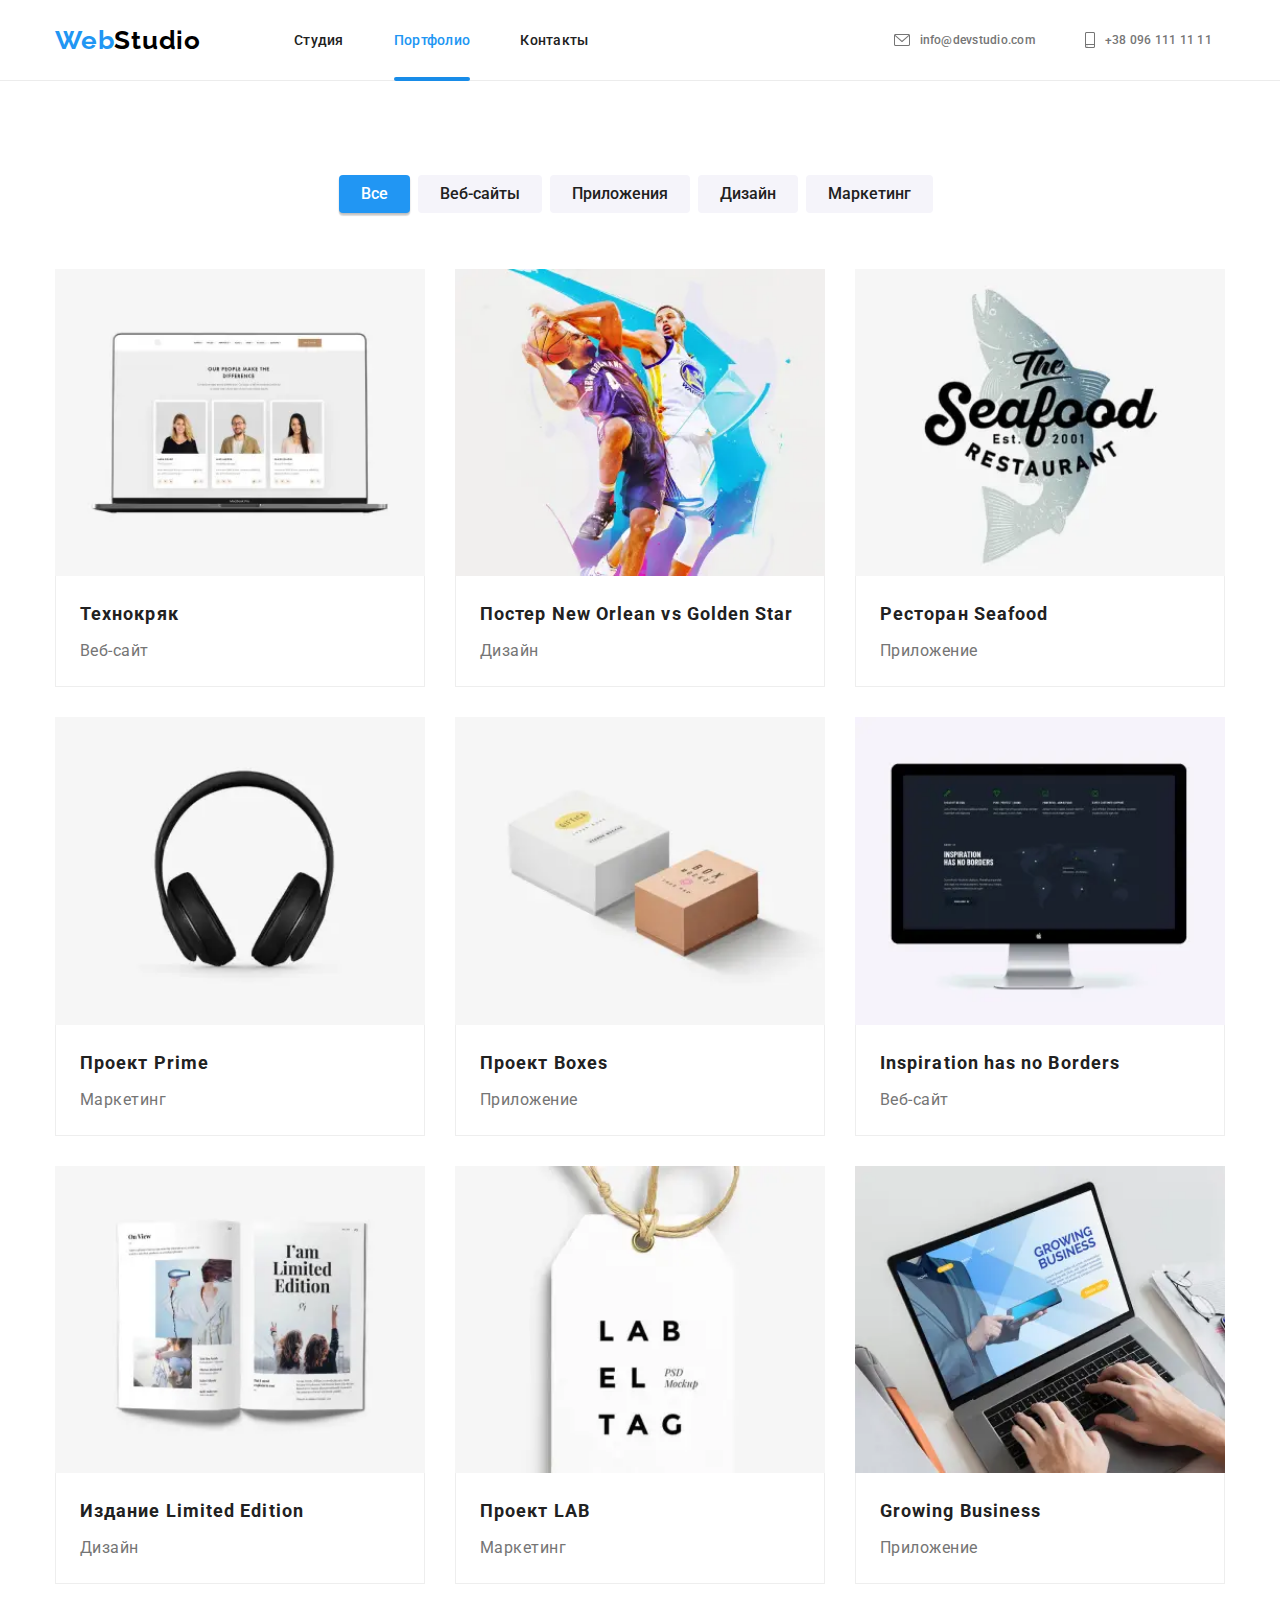
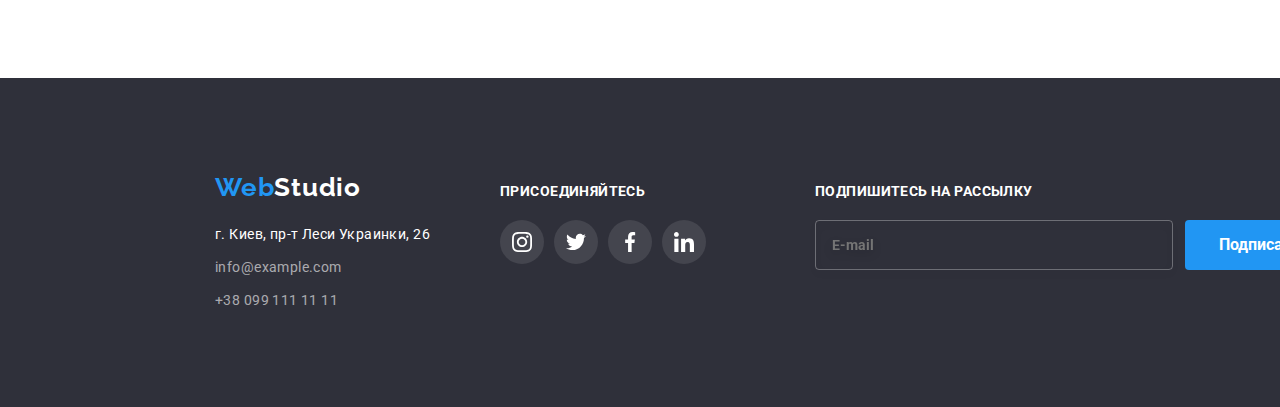
==== commit 46c0abf1: "Update" ====
--- a/portfolio.html
+++ b/portfolio.html
@@ -107,12 +107,19 @@
             <li class="card__item">
               <a class="catalog__link" href="" target="_blank" rel="noopener noreferrer nofollow">
                 <div class="catalog__img">
-                  <img
-                    srcset="./images/option1.jpg 1x, ./images/option1x2.jpg 2x"
-                    src="./images/option1.jpg"
-                    alt="Технокряк"
-                    width="450"
-                  />
+                  <picture>
+                    <source
+                      srcset="./images/option1.webp 1x, ./images/option1x2.webp 2x"
+                      type="image/webp"
+                    />
+                    <img
+                      srcset="./images/option1.jpg 1x, ./images/option1x2.jpg 2x"
+                      src="./images/option1.jpg"
+                      alt="Технокряк"
+                      width="450"
+                      height="294"
+                    />
+                  </picture>
                   <p class="catalog__description">
                     Ресурс предлагает комплексные предложения с разным уровнем функционала и
                     сервисов. Все это позволит посетителю получить исчерпывающие сведения о компании
@@ -128,12 +135,19 @@
             <li class="card__item">
               <a class="catalog__link" href="" target="_blank" rel="noopener noreferrer nofollow">
                 <div class="catalog__img">
-                  <img
-                    srcset="./images/option2.jpg 1x, ./images/option2x2.jpg 2x"
-                    src="./images/option2.jpg"
-                    alt="Постер NBA"
-                    width="450"
-                  />
+                  <picture>
+                    <source
+                      srcset="./images/option2.webp 1x, ./images/option2x2.webp 2x"
+                      type="image/webp"
+                    />
+                    <img
+                      srcset="./images/option2.jpg 1x, ./images/option2x2.jpg 2x"
+                      src="./images/option2.jpg"
+                      alt="Постер NBA"
+                      width="450"
+                      height="294"
+                    />
+                  </picture>
                   <p class="catalog__description">
                     Ресурс предлагает комплексные предложения с разным уровнем функционала и
                     сервисов. Все это позволит посетителю получить исчерпывающие сведения о компании
@@ -149,12 +163,19 @@
             <li class="card__item">
               <a class="catalog__link" href="" target="_blank" rel="noopener noreferrer nofollow">
                 <div class="catalog__img">
-                  <img
-                    srcset="./images/option3.jpg 1x, ./images/option3x2.jpg 2x"
-                    src="./images/option3.jpg"
-                    alt="Ресторан Seafood"
-                    width="450"
-                  />
+                  <picture>
+                    <source
+                      srcset="./images/option3.webp 1x, ./images/option3x2.webp 2x"
+                      type="image/webp"
+                    />
+                    <img
+                      srcset="./images/option3.jpg 1x, ./images/option3x2.jpg 2x"
+                      src="./images/option3.jpg"
+                      alt="Ресторан Seafood"
+                      width="450"
+                      height="294"
+                    />
+                  </picture>
                   <p class="catalog__description">
                     Ресурс предлагает комплексные предложения с разным уровнем функционала и
                     сервисов. Все это позволит посетителю получить исчерпывающие сведения о компании
@@ -170,12 +191,19 @@
             <li class="card__item">
               <a class="catalog__link" href="" target="_blank" rel="noopener noreferrer nofollow">
                 <div class="catalog__img">
-                  <img
-                    srcset="./images/option4.jpg 1x, ./images/option4x2.jpg 2x"
-                    src="./images/option4.jpg"
-                    alt="Проект Prime"
-                    width="450"
-                  />
+                  <picture>
+                    <source
+                      srcset="./images/option4.webp 1x, ./images/option4x2.webp 2x"
+                      type="image/webp"
+                    />
+                    <img
+                      srcset="./images/option4.jpg 1x, ./images/option4x2.jpg 2x"
+                      src="./images/option4.jpg"
+                      alt="Проект Prime"
+                      width="450"
+                      height="294"
+                    />
+                  </picture>
                   <p class="catalog__description">
                     Ресурс предлагает комплексные предложения с разным уровнем функционала и
                     сервисов. Все это позволит посетителю получить исчерпывающие сведения о компании
@@ -191,12 +219,19 @@
             <li class="card__item">
               <a class="catalog__link" href="" target="_blank" rel="noopener noreferrer nofollow">
                 <div class="catalog__img">
-                  <img
-                    srcset="./images/option5.jpg 1x, ./images/option5x2.jpg 2x"
-                    src="./images/option5.jpg"
-                    alt="Проект Boxes"
-                    width="450"
-                  />
+                  <picture>
+                    <source
+                      srcset="./images/option5.webp 1x, ./images/option5x2.webp 2x"
+                      type="image/webp"
+                    />
+                    <img
+                      srcset="./images/option5.jpg 1x, ./images/option5x2.jpg 2x"
+                      src="./images/option5.jpg"
+                      alt="Проект Boxes"
+                      width="450"
+                      height="294"
+                    />
+                  </picture>
                   <p class="catalog__description">
                     Ресурс предлагает комплексные предложения с разным уровнем функционала и
                     сервисов. Все это позволит посетителю получить исчерпывающие сведения о компании
@@ -212,12 +247,19 @@
             <li class="card__item">
               <a class="catalog__link" href="" target="_blank" rel="noopener noreferrer nofollow">
                 <div class="catalog__img">
-                  <img
-                    srcset="./images/option6.jpg 1x, ./images/option6x2.jpg 2x"
-                    src="./images/option6.jpg"
-                    alt="Inspiration has no Borders"
-                    width="450"
-                  />
+                  <picture>
+                    <source
+                      srcset="./images/option6.webp 1x, ./images/option6x2.webp 2x"
+                      type="image/webp"
+                    />
+                    <img
+                      srcset="./images/option6.jpg 1x, ./images/option6x2.jpg 2x"
+                      src="./images/option6.jpg"
+                      alt="Inspiration has no Borders"
+                      width="450"
+                      height="294"
+                    />
+                  </picture>
                   <p class="catalog__description">
                     Ресурс предлагает комплексные предложения с разным уровнем функционала и
                     сервисов. Все это позволит посетителю получить исчерпывающие сведения о компании
@@ -233,12 +275,19 @@
             <li class="card__item">
               <a class="catalog__link" href="" target="_blank" rel="noopener noreferrer nofollow">
                 <div class="catalog__img">
-                  <img
-                   srcset="./images/option7.jpg 1x, ./images/option7x2.jpg 2x"
-                    src="./images/option7.jpg"
-                    alt="Издание Limited Edition"
-                    width="450"
-                  />
+                  <picture>
+                    <source
+                      srcset="./images/option7.webp 1x, ./images/option7x2.webp 2x"
+                      type="image/webp"
+                    />
+                    <img
+                      srcset="./images/option7.jpg 1x, ./images/option7x2.jpg 2x"
+                      src="./images/option7.jpg"
+                      alt="Издание Limited Edition"
+                      width="450"
+                      height="294"
+                    />
+                  </picture>
                   <p class="catalog__description">
                     Ресурс предлагает комплексные предложения с разным уровнем функционала и
                     сервисов. Все это позволит посетителю получить исчерпывающие сведения о компании
@@ -254,12 +303,19 @@
             <li class="card__item">
               <a class="catalog__link" href="" target="_blank" rel="noopener noreferrer nofollow">
                 <div class="catalog__img">
-                  <img
-                    srcset="./images/option8.jpg 1x, ./images/option8x2.jpg 2x"
-                    src="./images/option8.jpg"
-                    alt="Проект LAB"
-                    width="450"
-                  />
+                  <picture>
+                    <source
+                      srcset="./images/option8.webp 1x, ./images/option8x2.webp 2x"
+                      type="image/webp"
+                    />
+                    <img
+                      srcset="./images/option8.jpg 1x, ./images/option8x2.jpg 2x"
+                      src="./images/option8.jpg"
+                      alt="Проект LAB"
+                      width="450"
+                      height="294"
+                    />
+                  </picture>
                   <p class="catalog__description">
                     Ресурс предлагает комплексные предложения с разным уровнем функционала и
                     сервисов. Все это позволит посетителю получить исчерпывающие сведения о компании
@@ -275,12 +331,19 @@
             <li class="card__item">
               <a class="catalog__link" href="" target="_blank" rel="noopener noreferrer nofollow">
                 <div class="catalog__img">
-                  <img
-                    srcset="./images/option9.jpg 1x, ./images/option9x2.jpg 2x"
-                    src="./images/option9.jpg"
-                    alt="Growing Business"
-                    width="450"
-                  />
+                  <picture>
+                    <source
+                      srcset="./images/option9.webp 1x, ./images/option9x2.webp 2x"
+                      type="image/webp"
+                    />
+                    <img
+                      srcset="./images/option9.jpg 1x, ./images/option9x2.jpg 2x"
+                      src="./images/option9.jpg"
+                      alt="Growing Business"
+                      width="450"
+                      height="294"
+                    />
+                  </picture>
                   <p class="catalog__description">
                     Ресурс предлагает комплексные предложения с разным уровнем функционала и
                     сервисов. Все это позволит посетителю получить исчерпывающие сведения о компании
@@ -330,28 +393,52 @@
             <h2 class="social__title">ПРИСОЕДИНЯЙТЕСЬ</h2>
             <ul class="social__list">
               <li class="social__item">
-                <a class="social__link" href="" target="_blank" rel="noopener noreferrer nofollow">
+                <a
+                  class="social__link"
+                  href="https://www.instagram.com/"
+                  target="_blank"
+                  rel="noopener noreferrer nofollow"
+                  aria-label="ссылка на инстаграм"
+                >
                   <svg class="social__icon social__icon--white">
                     <use href="./images/icons.svg#icon-instagram"></use>
                   </svg>
                 </a>
               </li>
               <li class="social__item">
-                <a class="social__link" href="" target="_blank" rel="noopener noreferrer nofollow">
+                <a
+                  class="social__link"
+                  href="https://twitter.com/"
+                  target="_blank"
+                  rel="noopener noreferrer nofollow"
+                  aria-label="ссылка на твиттер"
+                >
                   <svg class="social__icon social__icon--white">
                     <use href="./images/icons.svg#icon-twitter"></use>
                   </svg>
                 </a>
               </li>
               <li class="social__item">
-                <a class="social__link" href="" target="_blank" rel="noopener noreferrer nofollow">
+                <a
+                  class="social__link"
+                  href="https://www.facebook.com/"
+                  target="_blank"
+                  rel="noopener noreferrer nofollow"
+                  aria-label="ссылка на фейсбук"
+                >
                   <svg class="social__icon social__icon--white">
                     <use href="./images/icons.svg#icon-facebook"></use>
                   </svg>
                 </a>
               </li>
               <li class="social__item">
-                <a class="social__link" href="" target="_blank" rel="noopener noreferrer nofollow">
+                <a
+                  class="social__link"
+                  href="https://www.linkedin.com/"
+                  target="_blank"
+                  rel="noopener noreferrer nofollow"
+                  aria-label="ссылка на линкедин"
+                >
                   <svg class="social__icon social__icon--white">
                     <use href="./images/icons.svg#icon-linkedin"></use>
                   </svg>
--- a/css/portfolio.min.css
+++ b/css/portfolio.min.css
@@ -1,2 +1,2 @@
-/*! modern-normalize v0.6.0 | MIT License | https://github.com/sindresorhus/modern-normalize */*,*::before,*::after{-webkit-box-sizing:border-box;box-sizing:border-box}:root{-moz-tab-size:4;-o-tab-size:4;tab-size:4}html{line-height:1.15;-webkit-text-size-adjust:100%}body{margin:0}body{font-family:system-ui,-apple-system,"Segoe UI",Roboto,Helvetica,Arial,sans-serif,"Apple Color Emoji","Segoe UI Emoji"}hr{height:0}abbr[title]{-webkit-text-decoration:underline dotted;text-decoration:underline dotted}b,strong{font-weight:bolder}code,kbd,samp,pre{font-family:SFMono-Regular, Consolas, "Liberation Mono", Menlo, monospace;font-size:1em}small{font-size:80%}sub,sup{font-size:75%;line-height:0;position:relative;vertical-align:baseline}sub{bottom:-0.25em}sup{top:-0.5em}button,input,optgroup,select,textarea{font-family:inherit;font-size:100%;line-height:1.15;margin:0}button,select{text-transform:none}button,[type="button"],[type="reset"],[type="submit"]{-webkit-appearance:button}button::-moz-focus-inner,[type="button"]::-moz-focus-inner,[type="reset"]::-moz-focus-inner,[type="submit"]::-moz-focus-inner{border-style:none;padding:0}button:-moz-focusring,[type="button"]:-moz-focusring,[type="reset"]:-moz-focusring,[type="submit"]:-moz-focusring{outline:1px dotted ButtonText}fieldset{padding:0.35em 0.75em 0.625em}legend{padding:0}progress{vertical-align:baseline}[type="number"]::-webkit-inner-spin-button,[type="number"]::-webkit-outer-spin-button{height:auto}[type="search"]{-webkit-appearance:textfield;outline-offset:-2px}[type="search"]::-webkit-search-decoration{-webkit-appearance:none}::-webkit-file-upload-button{-webkit-appearance:button;font:inherit}summary{display:list-item}.social__list,.nav__list,.auth__list,.catalog__list,.address__list,.menu-button__list{list-style:none}.logo__header,.catalog__link,.footer__link,.footer__link--info,.header__link{text-decoration:none}:root{--primary-text-color: #757575;--secondary-text-color: #212121;--third-color-text: #ffffff;--primary-bg-color: #ffffff;--secondary-bg-color: #2f303a;--third-bg-color: #f5f4fa;--accent-text-color: #2196f3;--accent-bg-color: #188ce8;--border-color: #ececec;--border-color-second: #eeeeee;--color-black: #000000;--icon-color: #afb1b8;--icon-bg-color: rgba(255, 255, 255, 0.1);--transition: 250ms cubic-bezier(0.17, 0.67, 0.83, 0.67);--card-item: 3;--card-gap-top: 30px;--card-gap-left: 30px}.card__set{display:-webkit-box;display:-ms-flexbox;display:flex;-ms-flex-wrap:wrap;flex-wrap:wrap;margin-left:calc(var(--card-gap-left) * -1);margin-top:calc(var(--card-gap-top) * -1)}@media (max-width: 767.98px){.card__set{--card-gap-left: 15px}}.card__item{margin-top:var(--card-gap-top);margin-left:var(--card-gap-left);-ms-flex-preferred-size:calc(100% / var(--card-item) - var(--card-gap-left));flex-basis:calc(100% / var(--card-item) - var(--card-gap-left))}@media (max-width: 767.98px){.card__item{--card-gap-left: 15px}}.visually--hidden{position:absolute;width:1px;height:1px;margin:-1px;border:0;padding:0;clip:rect(0 0 0 0);overflow:hidden}h1,h2,h3,h4,h5,h6,p,ul{margin:0;padding:0}body{font-family:'Roboto', sans-serif;font-style:normal;font-weight:400;font-size:14px;line-height:1.71;letter-spacing:0.03em;color:var(--primary-text-color)}img{display:block;max-width:100%;height:auto}.container{padding-left:15px;padding-right:15px;margin-left:auto;margin-right:auto}@media (max-width: 767.98px){.container{max-width:480px}}@media (min-width: 768px) and (max-width: 1199.98px){.container{max-width:768px}}@media (min-width: 1200px){.container{width:1200px}}@media (max-width: 767.98px){.section{padding-top:60px;padding-bottom:60px}}@media (min-width: 768px) and (max-width: 1199.98px){.section{padding-top:60px;padding-bottom:60px}}@media (min-width: 1200px){.section{margin-left:auto;margin-right:auto;padding-top:94px;padding-bottom:94px}}.section__title{text-align:center;font-weight:700;font-size:36px;line-height:1.16;margin-bottom:50px;color:var(--secondary-text-color)}.section__team{background-color:var(--third-bg-color);text-align:center}@media (max-width: 767.98px){.section__team{max-width:480px;margin-left:auto;margin-right:auto}}@media (min-width: 768px) and (max-width: 1199.98px){.section__team{max-width:768px;margin-left:auto;margin-right:auto}}@media (min-width: 1200px){.section__team{width:1600px}}@media (max-width: 767.98px){.about__section{padding-top:60px;padding-bottom:60px}}@media (min-width: 1200px){.about__section{padding-bottom:0}}@media (max-width: 767.98px){.clients__section{padding-top:60px;padding-bottom:60px}}@media (min-width: 768px) and (max-width: 1199.98px){.clients__section{padding-bottom:0}}.social__list{display:-webkit-box;display:-ms-flexbox;display:flex;-webkit-box-align:center;-ms-flex-align:center;align-items:center}@media (max-width: 767.98px){.social__list{-webkit-box-pack:center;-ms-flex-pack:center;justify-content:center}}.social__item:not(:last-child){margin-right:10px}.social__link{display:-webkit-box;display:-ms-flexbox;display:flex;-webkit-box-pack:center;-ms-flex-pack:center;justify-content:center;-webkit-box-align:center;-ms-flex-align:center;align-items:center;width:44px;height:44px;border-radius:50%;fill:var(--icon-color);background-color:var(--icon-bg-color);-webkit-transition:fill var(--transition),background-color var(--transition);transition:fill var(--transition),background-color var(--transition)}.social__link:focus,.social__link:hover{background-color:var(--accent-text-color);fill:var(--third-color-text)}.social__icon{width:20px;height:20px}.social__icon--white{fill:var(--third-color-text)}.button{display:-webkit-box;display:-ms-flexbox;display:flex;-webkit-box-pack:center;-ms-flex-pack:center;justify-content:center;-webkit-box-align:center;-ms-flex-align:center;align-items:center;font-family:'Roboto';font-style:normal;margin-left:auto;margin-right:auto;padding:10px 32px;cursor:pointer;min-width:200px;font-weight:700;font-size:16px;line-height:1.88;background-color:var(--accent-text-color);color:var(--third-color-text);border:none;border-radius:4px;-webkit-transition:background-color var(--transition);transition:background-color var(--transition)}.button:hover,.button:focus{background-color:var(--accent-bg-color)}.button__exit{position:absolute;display:-webkit-box;display:-ms-flexbox;display:flex;-webkit-box-pack:center;-ms-flex-pack:center;justify-content:center;-webkit-box-align:center;-ms-flex-align:center;align-items:center;top:8px;right:8px;height:30px;width:30px;border-radius:50%;border:1px solid rgba(0,0,0,0.1)}.button__exit:hover .icon__exit{fill:var(--accent-text-color)}.button__exit:focus .icon__exit{fill:var(--accent-text-color)}.filter__container{margin-bottom:56px}.filter__list{display:-webkit-box;display:-ms-flexbox;display:flex;-webkit-box-align:center;-ms-flex-align:center;align-items:center;-webkit-box-pack:center;-ms-flex-pack:center;justify-content:center;margin-bottom:50px}@media (max-width: 767.98px){.filter__list{-ms-flex-wrap:wrap;flex-wrap:wrap;max-width:480px;-webkit-box-align:start;-ms-flex-align:start;align-items:flex-start;-webkit-box-pack:start;-ms-flex-pack:start;justify-content:flex-start;padding-top:60px}}.filter__items{display:block;-webkit-box-align:center;-ms-flex-align:center;align-items:center}@media (max-width: 767.98px){.filter__items{margin-bottom:15px}}.filter__items:not(last-child){margin-right:8px}.filter__button{font-family:'Roboto';font-style:normal;border:none;padding-top:6px;padding-right:22px;padding-bottom:6px;padding-left:22px;font-weight:500;font-size:16px;line-height:1.62;text-align:center;cursor:pointer;color:var(--secondary-text-color);background-color:var(--third-bg-color);border-radius:4px;-webkit-transition:color var(--transition),background-color var(--transition),-webkit-box-shadow var(--transition);transition:color var(--transition),background-color var(--transition),-webkit-box-shadow var(--transition);transition:color var(--transition),background-color var(--transition),box-shadow var(--transition);transition:color var(--transition),background-color var(--transition),box-shadow var(--transition),-webkit-box-shadow var(--transition)}.filter__button:hover,.filter__button:focus{background-color:var(--accent-text-color);color:var(--third-color-text);-webkit-box-shadow:0px 3px 1px rgba(0,0,0,0.1),0px 1px 2px rgba(0,0,0,0.08),0px 2px 2px rgba(0,0,0,0.12);box-shadow:0px 3px 1px rgba(0,0,0,0.1),0px 1px 2px rgba(0,0,0,0.08),0px 2px 2px rgba(0,0,0,0.12)}.filter__active{background-color:var(--accent-text-color);color:var(--third-color-text);-webkit-box-shadow:0px 3px 1px rgba(0,0,0,0.1),0px 1px 2px rgba(0,0,0,0.08),0px 2px 2px rgba(0,0,0,0.12);box-shadow:0px 3px 1px rgba(0,0,0,0.1),0px 1px 2px rgba(0,0,0,0.08),0px 2px 2px rgba(0,0,0,0.12)}.logo__footer{display:block;-webkit-box-align:center;-ms-flex-align:center;align-items:center;margin-bottom:20px;font-family:'Raleway', sans-serif;font-style:normal;font-weight:700;font-size:26px;line-height:1.19;letter-spacing:0.03em;color:var(--accent-text-color)}@media (max-width: 767.98px){.logo__footer{display:-webkit-box;display:-ms-flexbox;display:flex;-webkit-box-pack:center;-ms-flex-pack:center;justify-content:center;-webkit-box-align:center;-ms-flex-align:center;align-items:center}}.logo__header{color:inherit;font-family:'Raleway', sans-serif;font-style:normal;font-weight:700;font-size:26px;line-height:1.19;letter-spacing:0.03em;color:var(--accent-text-color)}@media (min-width: 768px){.logo__header{margin-right:84px}}@media (min-width: 1200px){.logo__header{margin-right:93px}}.logo__black{color:var(--color-black)}.logo__white{color:var(--third-color-text)}@media (max-width: 767.98px){.nav__item:last-child{padding-bottom:306px}}@media (max-width: 767.98px){.nav__item:not(:last-child){margin-bottom:32px}}@media (min-width: 768px){.nav__item:not(:last-child){margin-right:50px}}.nav{color:var(--secondary-text-color)}@media (max-width: 767.98px){.nav__list{padding-top:48px}}@media (min-width: 768px){.nav__list{display:-webkit-box;display:-ms-flexbox;display:flex;-webkit-box-align:center;-ms-flex-align:center;align-items:center}}.auth__list{display:-webkit-box;display:-ms-flexbox;display:flex}@media (max-width: 767.98px){.auth__list{-webkit-box-orient:horizontal;-webkit-box-direction:reverse;-ms-flex-direction:row-reverse;flex-direction:row-reverse;flex-direction:column-reverse}}@media (min-width: 768px) and (max-width: 1199.98px){.auth__list{margin-left:75px;-webkit-box-pack:center;-ms-flex-pack:center;justify-content:center;-webkit-box-orient:vertical;-webkit-box-direction:normal;-ms-flex-direction:column;flex-direction:column}}@media (min-width: 1200px){.auth__list{margin-left:305px}}@media (max-width: 767.98px){.auth__item:not(:first-child){margin-bottom:32px;font-weight:500;font-size:34px;line-height:40px;letter-spacing:0.02em;color:var(--accent-text-color)}}@media (max-width: 767.98px){.auth__item:not(:last-child){margin-bottom:64px;font-size:24px;line-height:28px;letter-spacing:0.02em}}@media (min-width: 1200px){.auth__item:not(:last-child){margin-right:50px}}.icon__mail{width:16px;height:12px;margin-right:10px}@media (max-width: 767.98px){.icon__mail{display:none}}.icon__phone{width:10px;height:16px;margin-right:10px}@media (max-width: 767.98px){.icon__phone{display:none}}@media (min-width: 768px){.current{display:-webkit-box;display:-ms-flexbox;display:flex;position:relative;color:var(--accent-text-color)}.current::after{position:absolute;content:'';bottom:-1px;width:100%;height:4px;border-radius:2px;background-color:var(--accent-bg-color)}}.catalog__list{display:-webkit-box;display:-ms-flexbox;display:flex;-ms-flex-wrap:wrap;flex-wrap:wrap}@media (max-width: 767.98px){.catalog__list{padding-bottom:60px}.catalog__list>.card__item{--card-item: 1}}@media (min-width: 768px) and (max-width: 1199.98px){.catalog__list>.card__item{--card-item: 2}}.catalog__variant{padding:20px 24px;border-bottom:1px solid var(--border-color-second);border-left:1px solid var(--border-color-second);border-right:1px solid var(--border-color-second)}.catalog__title{margin-bottom:4px;font-weight:700;font-size:18px;line-height:2;letter-spacing:0.06em;color:var(--secondary-text-color)}.catalog__position{font-size:16px;line-height:1.88;letter-spacing:0.03em}.catalog__link{display:block;color:inherit;-webkit-transition:-webkit-box-shadow var(--transition);transition:-webkit-box-shadow var(--transition);transition:box-shadow var(--transition);transition:box-shadow var(--transition), -webkit-box-shadow var(--transition)}.catalog__link:hover,.catalog__link:focus{-webkit-box-shadow:0px 1px 1px rgba(0,0,0,0.12),0px 4px 4px rgba(0,0,0,0.06),1px 4px 6px rgba(0,0,0,0.16);box-shadow:0px 1px 1px rgba(0,0,0,0.12),0px 4px 4px rgba(0,0,0,0.06),1px 4px 6px rgba(0,0,0,0.16)}.catalog__link:hover .catalog__description,.catalog__link:focus .catalog__description{opacity:1;-webkit-transform:translateY(0);transform:translateY(0)}.catalog__img{position:relative;overflow:hidden}.catalog__description{position:absolute;top:0;left:0;width:100%;height:100%;padding:63px 24px;font-size:18px;line-height:1.56;-webkit-transform:translateY(100%);transform:translateY(100%);color:var(--third-color-text);background-color:rgba(33,150,243,0.9);pointer-events:none;opacity:0;-webkit-transition:opacity var(--transition),background-color var(--transition),-webkit-transform var(--transition);transition:opacity var(--transition),background-color var(--transition),-webkit-transform var(--transition);transition:transform var(--transition),opacity var(--transition),background-color var(--transition);transition:transform var(--transition),opacity var(--transition),background-color var(--transition),-webkit-transform var(--transition)}.footer>.social__icon{fill:var(--third-color-text)}@media (max-width: 767.98px){.footer{max-width:480px;margin-left:auto;margin-right:auto}}@media (min-width: 768px) and (max-width: 1199.98px){.footer{max-width:768px;margin-left:auto;margin-right:auto}}@media (min-width: 1200px){.footer{width:1600px;margin-left:auto;margin-right:auto}}.footer__section{background-color:var(--secondary-bg-color)}@media (max-width: 767.98px){.footer__section{padding-top:60px;padding-bottom:60px}}@media (min-width: 768px) and (max-width: 1199.98px){.footer__section{padding-top:60px;padding-bottom:60px}}@media (max-width: 767.98px){.footer .container{display:block;-webkit-box-pack:center;-ms-flex-pack:center;justify-content:center;-webkit-box-align:center;-ms-flex-align:center;align-items:center;height:500px}}@media (min-width: 768px) and (max-width: 1199.98px){.footer .container{display:-webkit-box;display:-ms-flexbox;display:flex;-ms-flex-wrap:wrap;flex-wrap:wrap}}@media (min-width: 1200px){.footer .container{display:-webkit-box;display:-ms-flexbox;display:flex;-webkit-box-align:baseline;-ms-flex-align:baseline;align-items:baseline}}@media (max-width: 767.98px){.footer__item{margin-bottom:60px}}@media (min-width: 768px) and (max-width: 1199.98px){.footer__item{margin-left:auto}.footer__item:last-child{margin-right:auto}.footer__item:not(:last-child){margin-bottom:60px}}@media (min-width: 768px) and (max-width: 1199.98px){.footer__item:not(:last-child){margin-right:70px}}@media (min-width: 1200px){.footer__item:last-child{margin-left:auto}}.address{font-style:inherit}@media (max-width: 767.98px){.address{display:-webkit-box;display:-ms-flexbox;display:flex;-webkit-box-pack:center;-ms-flex-pack:center;justify-content:center;text-align:center}}@media (min-width: 1200px){.address{margin-right:70px}}@media (max-width: 767.98px){.address__list{display:block;-webkit-box-pack:center;-ms-flex-pack:center;justify-content:center;-webkit-box-align:center;-ms-flex-align:center;align-items:center}}.address__item:not(:last-child){margin-bottom:9px}.footer__link--info[target='_blank']{color:var(--third-color-text)}.footer__link--info{color:rgba(255,255,255,0.6);-webkit-transition:color var(--transition);transition:color var(--transition)}.footer__link--info:hover,.footer__link--info:focus{color:var(--accent-text-color)}.social__title{font-weight:700;font-size:14px;line-height:1.14;text-transform:uppercase;margin-bottom:20px;color:var(--third-color-text)}@media (max-width: 767.98px){.social__title{display:-webkit-box;display:-ms-flexbox;display:flex;-webkit-box-pack:center;-ms-flex-pack:center;justify-content:center;-webkit-box-align:center;-ms-flex-align:center;align-items:center}}@media (min-width: 768px) and (max-width: 1199.98px){.subscribe{display:block;text-align:center;width:450px}}@media (min-width: 1200px){.subscribe{display:-webkit-box;display:-ms-flexbox;display:flex;-webkit-box-align:center;-ms-flex-align:center;align-items:center}}.submit__label{display:block;font-weight:700;font-size:14px;line-height:1.14;text-transform:uppercase;margin-bottom:20px;color:var(--third-color-text)}@media (max-width: 767.98px){.submit__label{display:-webkit-box;display:-ms-flexbox;display:flex;-webkit-box-pack:center;-ms-flex-pack:center;justify-content:center;-webkit-box-align:center;-ms-flex-align:center;align-items:center}}.submit__input{padding-left:16px;margin-right:12px;height:50px;font-weight:700;font-size:14px;line-height:1.14;border:1px solid rgba(255,255,255,0.3);-webkit-box-sizing:border-box;box-sizing:border-box;-webkit-filter:drop-shadow(0px 4px 4px rgba(0,0,0,0.15));filter:drop-shadow(0px 4px 4px rgba(0,0,0,0.15));border-radius:4px;color:rgba(255,255,255,0.6);background-color:inherit}@media (max-width: 767.98px){.submit__input{width:100%;margin-bottom:20px}}@media (min-width: 768px) and (max-width: 1199.98px){.submit__input{width:100%;margin-bottom:20px}}@media (min-width: 1200px){.submit__input{width:358px}}.submit__icon{margin-left:10px;width:24px;height:24px}.header{border-bottom:1px solid var(--border-color);background-color:var(--primary-bg-color)}@media (max-width: 767.98px){.header{max-width:480px;margin-left:auto;margin-right:auto}}@media (min-width: 768px){.header{max-width:768px;margin-left:auto;margin-right:auto}}@media (min-width: 1200px){.header{max-width:1600px;margin-left:auto;margin-right:auto}}.header__container{position:relative;display:-webkit-box;display:-ms-flexbox;display:flex;-webkit-box-align:center;-ms-flex-align:center;align-items:center}@media (min-width: 1200px){.header__container{max-width:1200px;margin-left:auto;margin-right:auto}}.header__link{display:-webkit-box;display:-ms-flexbox;display:flex;-webkit-box-align:center;-ms-flex-align:center;align-items:center;color:inherit;font-weight:500;font-size:14px;line-height:16px;letter-spacing:0.02em;fill:var(--primary-text-color);-webkit-transition:fill var(--transition),color var(--transition);transition:fill var(--transition),color var(--transition)}@media (max-width: 767.98px){.header__link{font-size:40px;line-height:1.17;padding-left:40px}}@media (min-width: 768px){.header__link{padding-top:32px;padding-bottom:32px}}.header__link:focus,.header__link:hover{color:var(--accent-text-color);fill:var(--accent-text-color)}@media (max-width: 767.98px){.header__link--phone{font-size:34px}}@media (min-width: 768px){.header__link--phone{padding:0px;font-size:12px;line-height:1.17}}@media (min-width: 1200px){.header__link--phone{display:-webkit-box;display:-ms-flexbox;display:flex}}@media (max-width: 767.98px){.header__link--mail{font-size:24px}}@media (min-width: 768px){.header__link--mail{padding:0px;padding-bottom:10px;font-size:12px;line-height:1.17}}@media (min-width: 1200px){.header__link--mail{display:-webkit-box;display:-ms-flexbox;display:flex;padding:0px}}.current{color:var(--accent-text-color);fill:var(--accent-text-color)}.menu-button{display:-webkit-inline-box;display:-ms-inline-flexbox;display:inline-flex;margin-left:auto;padding:0;border:none;background-color:transparent;-webkit-transition:fill var(--transition);transition:fill var(--transition)}@media (min-width: 768px){.menu-button{display:none}}.menu-button:hover,.menu-button:focus{fill:var(--accent-text-color)}.menu-button__icon{display:-webkit-box;display:-ms-flexbox;display:flex;-webkit-box-align:center;-ms-flex-align:center;align-items:center;-webkit-box-pack:center;-ms-flex-pack:center;justify-content:center;width:40px;height:40px}.menu-button.is-open .menu-button__icon--open{display:none}.menu-button__icon--close{display:none}.menu-button.is-open .menu-button__icon--close{display:block}@media (max-width: 767.98px){.menu-container{display:none;z-index:50;position:absolute;top:100%;left:0;width:100%;height:796px;background-color:var(--primary-bg-color)}.menu-container.is-open{display:block}}@media (min-width: 768px){.menu-container{display:-webkit-box;display:-ms-flexbox;display:flex}}@media (min-width: 1200px){.menu-container>.auth__list{display:-webkit-box;display:-ms-flexbox;display:flex;-webkit-box-orient:horizontal;-webkit-box-direction:normal;-ms-flex-direction:row;flex-direction:row;-webkit-box-align:center;-ms-flex-align:center;align-items:center}}.menu-button__list{display:-webkit-box;display:-ms-flexbox;display:flex;padding-left:40px}@media (min-width: 768px){.menu-button__list{display:none}}.menu-button__item{font-weight:500;font-size:18px;line-height:1.22;letter-spacing:0.02em;color:var(--accent-text-color)}.menu-button__item:not(:first-child)::before{content:'';margin-right:10px;border:1px solid rgba(33,33,33,0.2);-webkit-transform:rotate(90deg);transform:rotate(90deg)}.menu-button__item:not(:last-child){margin-right:10px}.hero{margin-left:auto;margin-right:auto;display:-webkit-box;display:-ms-flexbox;display:flex;-webkit-box-align:center;-ms-flex-align:center;align-items:center;max-width:1600px;background-color:var(--secondary-bg-color)}@media (max-width: 767.98px){.hero{height:400px;max-width:480px}}@media (min-width: 768px) and (max-width: 1199.98px){.hero{height:400px;max-width:768px}}@media (min-width: 1200px){.hero{padding-top:200px;padding-bottom:200px}}@media (max-width: 767.98px){.hero{background-image:-webkit-gradient(linear, left top, right top, from(rgba(47,48,58,0.4)), to(rgba(47,48,58,0.4))),url(../images/header-mobile.jpg);background-image:linear-gradient(to right, rgba(47,48,58,0.4), rgba(47,48,58,0.4)),url(../images/header-mobile.jpg)}}@media screen and (max-width: 767.98px) and (min-device-pixel-ratio: 2), screen and (max-width: 767.98px) and (-moz-min-devile-pixel-ratio: 2), screen and (max-width: 767.98px) and (-o-min-devile-pixel-ratio: 2 / 1), screen and (max-width: 767.98px) and (-webkit-min-devile-pixel-ratio: 2), screen and (max-width: 767.98px) and (-webkit-min-device-pixel-ratio: 2), screen and (max-width: 767.98px) and (min-resolution: 192dpi), screen and (max-width: 767.98px) and (min-resolution: 2dppx){.hero{background-image:-webkit-gradient(linear, left top, right top, from(rgba(47,48,58,0.4)), to(rgba(47,48,58,0.4))),url(../images/header-mobile2x.jpg);background-image:linear-gradient(to right, rgba(47,48,58,0.4), rgba(47,48,58,0.4)),url(../images/header-mobile2x.jpg)}}@media (min-width: 768px) and (max-width: 1199.98px){.hero{background-image:-webkit-gradient(linear, left top, right top, from(rgba(47,48,58,0.4)), to(rgba(47,48,58,0.4))),url(../images/header-tablet.jpg);background-image:linear-gradient(to right, rgba(47,48,58,0.4), rgba(47,48,58,0.4)),url(../images/header-tablet.jpg)}}@media screen and (min-width: 768px) and (max-width: 1199.98px) and (min-device-pixel-ratio: 2), screen and (min-width: 768px) and (max-width: 1199.98px) and (-moz-min-devile-pixel-ratio: 2), screen and (min-width: 768px) and (max-width: 1199.98px) and (-o-min-devile-pixel-ratio: 2 / 1), screen and (min-width: 768px) and (max-width: 1199.98px) and (-webkit-min-devile-pixel-ratio: 2), screen and (min-width: 768px) and (max-width: 1199.98px) and (-webkit-min-device-pixel-ratio: 2), screen and (min-width: 768px) and (max-width: 1199.98px) and (min-resolution: 192dpi), screen and (min-width: 768px) and (max-width: 1199.98px) and (min-resolution: 2dppx){.hero{background-image:-webkit-gradient(linear, left top, right top, from(rgba(47,48,58,0.4)), to(rgba(47,48,58,0.4))),url(../images/header-tablet2x.jpg);background-image:linear-gradient(to right, rgba(47,48,58,0.4), rgba(47,48,58,0.4)),url(../images/header-tablet2x.jpg)}}@media (min-width: 1200px){.hero{background-image:-webkit-gradient(linear, left top, right top, from(rgba(47,48,58,0.4)), to(rgba(47,48,58,0.4))),url(../images/header-desktop.jpg);background-image:linear-gradient(to right, rgba(47,48,58,0.4), rgba(47,48,58,0.4)),url(../images/header-desktop.jpg)}}@media screen and (min-width: 1200px) and (min-device-pixel-ratio: 2), screen and (min-width: 1200px) and (-moz-min-devile-pixel-ratio: 2), screen and (min-width: 1200px) and (-o-min-devile-pixel-ratio: 2 / 1), screen and (min-width: 1200px) and (-webkit-min-devile-pixel-ratio: 2), screen and (min-width: 1200px) and (-webkit-min-device-pixel-ratio: 2), screen and (min-width: 1200px) and (min-resolution: 192dpi), screen and (min-width: 1200px) and (min-resolution: 2dppx){.hero{background-image:-webkit-gradient(linear, left top, right top, from(rgba(47,48,58,0.4)), to(rgba(47,48,58,0.4))),url(../images/header-desktop2x.jpg);background-image:linear-gradient(to right, rgba(47,48,58,0.4), rgba(47,48,58,0.4)),url(../images/header-desktop2x.jpg)}}.hero__title{text-align:center;width:696px;margin-left:auto;margin-right:auto;font-weight:900;font-size:44px;line-height:1.36;text-transform:uppercase;letter-spacing:0.06em;margin-bottom:30px;color:var(--third-color-text)}@media (max-width: 767.98px){.hero__title{font-size:26px;line-height:1.62;max-width:360px}}@media (min-width: 768px) and (max-width: 1199.98px){.hero__title{font-size:26px;line-height:1.62;text-align:center;letter-spacing:0.06em;text-transform:uppercase;max-width:360px;color:#ffffff}}
+/*! modern-normalize v0.6.0 | MIT License | https://github.com/sindresorhus/modern-normalize */*,*::before,*::after{-webkit-box-sizing:border-box;box-sizing:border-box}:root{-moz-tab-size:4;-o-tab-size:4;tab-size:4}html{line-height:1.15;-webkit-text-size-adjust:100%}body{margin:0}body{font-family:system-ui,-apple-system,"Segoe UI",Roboto,Helvetica,Arial,sans-serif,"Apple Color Emoji","Segoe UI Emoji"}hr{height:0}abbr[title]{-webkit-text-decoration:underline dotted;text-decoration:underline dotted}b,strong{font-weight:bolder}code,kbd,samp,pre{font-family:SFMono-Regular, Consolas, "Liberation Mono", Menlo, monospace;font-size:1em}small{font-size:80%}sub,sup{font-size:75%;line-height:0;position:relative;vertical-align:baseline}sub{bottom:-0.25em}sup{top:-0.5em}button,input,optgroup,select,textarea{font-family:inherit;font-size:100%;line-height:1.15;margin:0}button,select{text-transform:none}button,[type="button"],[type="reset"],[type="submit"]{-webkit-appearance:button}button::-moz-focus-inner,[type="button"]::-moz-focus-inner,[type="reset"]::-moz-focus-inner,[type="submit"]::-moz-focus-inner{border-style:none;padding:0}button:-moz-focusring,[type="button"]:-moz-focusring,[type="reset"]:-moz-focusring,[type="submit"]:-moz-focusring{outline:1px dotted ButtonText}fieldset{padding:0.35em 0.75em 0.625em}legend{padding:0}progress{vertical-align:baseline}[type="number"]::-webkit-inner-spin-button,[type="number"]::-webkit-outer-spin-button{height:auto}[type="search"]{-webkit-appearance:textfield;outline-offset:-2px}[type="search"]::-webkit-search-decoration{-webkit-appearance:none}::-webkit-file-upload-button{-webkit-appearance:button;font:inherit}summary{display:list-item}.social__list,.nav__list,.auth__list,.catalog__list,.address__list,.menu-button__list{list-style:none}.logo__header,.catalog__link,.footer__link,.footer__link--info,.header__link{text-decoration:none}:root{--primary-text-color: #757575;--secondary-text-color: #212121;--third-color-text: #ffffff;--primary-bg-color: #ffffff;--secondary-bg-color: #2f303a;--third-bg-color: #f5f4fa;--accent-text-color: #2196f3;--accent-bg-color: #188ce8;--border-color: #ececec;--border-color-second: #eeeeee;--color-black: #000000;--icon-color: #afb1b8;--icon-bg-color: rgba(255, 255, 255, 0.1);--transition: 250ms cubic-bezier(0.17, 0.67, 0.83, 0.67);--card-item: 3;--card-gap-top: 30px;--card-gap-left: 30px}.card__set{display:-webkit-box;display:-ms-flexbox;display:flex;-ms-flex-wrap:wrap;flex-wrap:wrap;margin-left:calc(var(--card-gap-left) * -1);margin-top:calc(var(--card-gap-top) * -1)}@media (max-width: 767.98px){.card__set{--card-gap-left: 15px}}.card__item{margin-top:var(--card-gap-top);margin-left:var(--card-gap-left);-ms-flex-preferred-size:calc(100% / var(--card-item) - var(--card-gap-left));flex-basis:calc(100% / var(--card-item) - var(--card-gap-left))}@media (max-width: 767.98px){.card__item{--card-gap-left: 15px}}.visually--hidden{position:absolute;width:1px;height:1px;margin:-1px;border:0;padding:0;clip:rect(0 0 0 0);overflow:hidden}h1,h2,h3,h4,h5,h6,p,ul{margin:0;padding:0}body{font-family:'Roboto', sans-serif;font-style:normal;font-weight:400;font-size:14px;line-height:1.71;letter-spacing:0.03em;color:var(--primary-text-color)}img{display:block;max-width:100%;height:auto}.container{padding-left:15px;padding-right:15px;margin-left:auto;margin-right:auto}@media (max-width: 767.98px){.container{max-width:480px}}@media (min-width: 768px) and (max-width: 1199.98px){.container{max-width:768px}}@media (min-width: 1200px){.container{width:1200px}}@media (max-width: 767.98px){.section{padding-top:60px;padding-bottom:60px}}@media (min-width: 768px) and (max-width: 1199.98px){.section{padding-top:60px;padding-bottom:60px}}@media (min-width: 1200px){.section{margin-left:auto;margin-right:auto;padding-top:94px;padding-bottom:94px}}.section__title{text-align:center;font-weight:700;font-size:36px;line-height:1.16;margin-bottom:50px;color:var(--secondary-text-color)}.section__team{background-color:var(--third-bg-color);text-align:center}@media (max-width: 767.98px){.section__team{max-width:480px;margin-left:auto;margin-right:auto}}@media (min-width: 768px) and (max-width: 1199.98px){.section__team{max-width:768px;margin-left:auto;margin-right:auto}}@media (min-width: 1200px){.section__team{max-width:1600px}}@media (max-width: 767.98px){.about__section{padding-top:60px;padding-bottom:60px}}@media (min-width: 1200px){.about__section{padding-bottom:0}}@media (max-width: 767.98px){.clients__section{padding-top:60px;padding-bottom:60px}}@media (min-width: 768px) and (max-width: 1199.98px){.clients__section{padding-bottom:0}}.social__list{display:-webkit-box;display:-ms-flexbox;display:flex;-webkit-box-align:center;-ms-flex-align:center;align-items:center}@media (max-width: 767.98px){.social__list{-webkit-box-pack:center;-ms-flex-pack:center;justify-content:center}}.social__item:not(:last-child){margin-right:10px}.social__link{display:-webkit-box;display:-ms-flexbox;display:flex;-webkit-box-pack:center;-ms-flex-pack:center;justify-content:center;-webkit-box-align:center;-ms-flex-align:center;align-items:center;width:44px;height:44px;border-radius:50%;fill:var(--icon-color);background-color:var(--icon-bg-color);-webkit-transition:fill var(--transition),background-color var(--transition);transition:fill var(--transition),background-color var(--transition)}.social__link:focus,.social__link:hover{background-color:var(--accent-text-color);fill:var(--third-color-text)}.social__icon{width:20px;height:20px}.social__icon--white{fill:var(--third-color-text)}.button{display:-webkit-box;display:-ms-flexbox;display:flex;-webkit-box-pack:center;-ms-flex-pack:center;justify-content:center;-webkit-box-align:center;-ms-flex-align:center;align-items:center;font-family:'Roboto';font-style:normal;margin-left:auto;margin-right:auto;padding:10px 32px;cursor:pointer;min-width:200px;font-weight:700;font-size:16px;line-height:1.88;background-color:var(--accent-text-color);color:var(--third-color-text);border:none;border-radius:4px;-webkit-transition:background-color var(--transition);transition:background-color var(--transition)}.button:hover,.button:focus{background-color:var(--accent-bg-color)}.button__exit{position:absolute;display:-webkit-box;display:-ms-flexbox;display:flex;-webkit-box-pack:center;-ms-flex-pack:center;justify-content:center;-webkit-box-align:center;-ms-flex-align:center;align-items:center;top:8px;right:8px;height:30px;width:30px;border-radius:50%;border:1px solid rgba(0,0,0,0.1)}.button__exit:hover .icon__exit{fill:var(--accent-text-color)}.button__exit:focus .icon__exit{fill:var(--accent-text-color)}.filter__container{margin-bottom:56px}.filter__list{display:-webkit-box;display:-ms-flexbox;display:flex;-webkit-box-align:center;-ms-flex-align:center;align-items:center;-webkit-box-pack:center;-ms-flex-pack:center;justify-content:center;margin-bottom:50px}@media (max-width: 767.98px){.filter__list{-ms-flex-wrap:wrap;flex-wrap:wrap;max-width:480px;-webkit-box-align:start;-ms-flex-align:start;align-items:flex-start;-webkit-box-pack:start;-ms-flex-pack:start;justify-content:flex-start;padding-top:60px}}.filter__items{display:block;-webkit-box-align:center;-ms-flex-align:center;align-items:center}@media (max-width: 767.98px){.filter__items{margin-bottom:15px}}.filter__items:not(last-child){margin-right:8px}.filter__button{font-family:'Roboto';font-style:normal;border:none;padding-top:6px;padding-right:22px;padding-bottom:6px;padding-left:22px;font-weight:500;font-size:16px;line-height:1.62;text-align:center;cursor:pointer;color:var(--secondary-text-color);background-color:var(--third-bg-color);border-radius:4px;-webkit-transition:color var(--transition),background-color var(--transition),-webkit-box-shadow var(--transition);transition:color var(--transition),background-color var(--transition),-webkit-box-shadow var(--transition);transition:color var(--transition),background-color var(--transition),box-shadow var(--transition);transition:color var(--transition),background-color var(--transition),box-shadow var(--transition),-webkit-box-shadow var(--transition)}.filter__button:hover,.filter__button:focus{background-color:var(--accent-text-color);color:var(--third-color-text);-webkit-box-shadow:0px 3px 1px rgba(0,0,0,0.1),0px 1px 2px rgba(0,0,0,0.08),0px 2px 2px rgba(0,0,0,0.12);box-shadow:0px 3px 1px rgba(0,0,0,0.1),0px 1px 2px rgba(0,0,0,0.08),0px 2px 2px rgba(0,0,0,0.12)}.filter__active{background-color:var(--accent-text-color);color:var(--third-color-text);-webkit-box-shadow:0px 3px 1px rgba(0,0,0,0.1),0px 1px 2px rgba(0,0,0,0.08),0px 2px 2px rgba(0,0,0,0.12);box-shadow:0px 3px 1px rgba(0,0,0,0.1),0px 1px 2px rgba(0,0,0,0.08),0px 2px 2px rgba(0,0,0,0.12)}.logo__footer{display:block;-webkit-box-align:center;-ms-flex-align:center;align-items:center;margin-bottom:20px;font-family:'Raleway', sans-serif;font-style:normal;font-weight:700;font-size:26px;line-height:1.19;letter-spacing:0.03em;color:var(--accent-text-color)}@media (max-width: 767.98px){.logo__footer{display:-webkit-box;display:-ms-flexbox;display:flex;-webkit-box-pack:center;-ms-flex-pack:center;justify-content:center;-webkit-box-align:center;-ms-flex-align:center;align-items:center}}.logo__header{color:inherit;font-family:'Raleway', sans-serif;font-style:normal;font-weight:700;font-size:26px;line-height:1.19;letter-spacing:0.03em;color:var(--accent-text-color)}@media (min-width: 768px){.logo__header{margin-right:84px}}@media (min-width: 1200px){.logo__header{margin-right:93px}}.logo__black{color:var(--color-black)}.logo__white{color:var(--third-color-text)}@media (max-width: 767.98px){.nav__item:last-child{padding-bottom:306px}}@media (max-width: 767.98px){.nav__item:not(:last-child){margin-bottom:32px}}@media (min-width: 768px){.nav__item:not(:last-child){margin-right:50px}}.nav{color:var(--secondary-text-color)}@media (max-width: 767.98px){.nav__list{padding-top:48px}}@media (min-width: 768px){.nav__list{display:-webkit-box;display:-ms-flexbox;display:flex;-webkit-box-align:center;-ms-flex-align:center;align-items:center}}.auth__list{display:-webkit-box;display:-ms-flexbox;display:flex}@media (max-width: 767.98px){.auth__list{-webkit-box-orient:horizontal;-webkit-box-direction:reverse;-ms-flex-direction:row-reverse;flex-direction:row-reverse;flex-direction:column-reverse}}@media (min-width: 768px) and (max-width: 1199.98px){.auth__list{margin-left:75px;-webkit-box-pack:center;-ms-flex-pack:center;justify-content:center;-webkit-box-orient:vertical;-webkit-box-direction:normal;-ms-flex-direction:column;flex-direction:column}}@media (min-width: 1200px){.auth__list{margin-left:305px}}@media (max-width: 767.98px){.auth__item:not(:first-child){margin-bottom:32px;font-weight:500;font-size:34px;line-height:40px;letter-spacing:0.02em;color:var(--accent-text-color)}}@media (max-width: 767.98px){.auth__item:not(:last-child){margin-bottom:64px;font-size:24px;line-height:28px;letter-spacing:0.02em}}@media (min-width: 1200px){.auth__item:not(:last-child){margin-right:50px}}.icon__mail{width:16px;height:12px;margin-right:10px}@media (max-width: 767.98px){.icon__mail{display:none}}.icon__phone{width:10px;height:16px;margin-right:10px}@media (max-width: 767.98px){.icon__phone{display:none}}@media (min-width: 768px){.current{display:-webkit-box;display:-ms-flexbox;display:flex;position:relative;color:var(--accent-text-color)}.current::after{position:absolute;content:'';bottom:-1px;width:100%;height:4px;border-radius:2px;background-color:var(--accent-bg-color)}}.catalog__list{display:-webkit-box;display:-ms-flexbox;display:flex;-ms-flex-wrap:wrap;flex-wrap:wrap}@media (max-width: 767.98px){.catalog__list{padding-bottom:60px}.catalog__list>.card__item{--card-item: 1}}@media (min-width: 768px) and (max-width: 1199.98px){.catalog__list>.card__item{--card-item: 2}}.catalog__variant{padding:20px 24px;border-bottom:1px solid var(--border-color-second);border-left:1px solid var(--border-color-second);border-right:1px solid var(--border-color-second)}.catalog__title{margin-bottom:4px;font-weight:700;font-size:18px;line-height:2;letter-spacing:0.06em;color:var(--secondary-text-color)}.catalog__position{font-size:16px;line-height:1.88;letter-spacing:0.03em}.catalog__link{display:block;color:inherit;-webkit-transition:-webkit-box-shadow var(--transition);transition:-webkit-box-shadow var(--transition);transition:box-shadow var(--transition);transition:box-shadow var(--transition), -webkit-box-shadow var(--transition)}.catalog__link:hover,.catalog__link:focus{-webkit-box-shadow:0px 1px 1px rgba(0,0,0,0.12),0px 4px 4px rgba(0,0,0,0.06),1px 4px 6px rgba(0,0,0,0.16);box-shadow:0px 1px 1px rgba(0,0,0,0.12),0px 4px 4px rgba(0,0,0,0.06),1px 4px 6px rgba(0,0,0,0.16)}.catalog__link:hover .catalog__description,.catalog__link:focus .catalog__description{opacity:1;-webkit-transform:translateY(0);transform:translateY(0)}.catalog__img{position:relative;overflow:hidden}.catalog__description{position:absolute;top:0;left:0;width:100%;height:100%;padding:63px 24px;font-size:18px;line-height:1.56;-webkit-transform:translateY(100%);transform:translateY(100%);color:var(--third-color-text);background-color:rgba(33,150,243,0.9);pointer-events:none;opacity:0;-webkit-transition:opacity var(--transition),background-color var(--transition),-webkit-transform var(--transition);transition:opacity var(--transition),background-color var(--transition),-webkit-transform var(--transition);transition:transform var(--transition),opacity var(--transition),background-color var(--transition);transition:transform var(--transition),opacity var(--transition),background-color var(--transition),-webkit-transform var(--transition)}.footer>.social__icon{fill:var(--third-color-text)}@media (max-width: 767.98px){.footer{max-width:480px;margin-left:auto;margin-right:auto}}@media (min-width: 768px) and (max-width: 1199.98px){.footer{max-width:768px;margin-left:auto;margin-right:auto}}@media (min-width: 1200px){.footer{width:1600px;margin-left:auto;margin-right:auto}}.footer__section{background-color:var(--secondary-bg-color)}@media (max-width: 767.98px){.footer__section{padding-top:60px;padding-bottom:60px}}@media (min-width: 768px) and (max-width: 1199.98px){.footer__section{padding-top:60px;padding-bottom:60px}}@media (max-width: 767.98px){.footer .container{display:block;-webkit-box-pack:center;-ms-flex-pack:center;justify-content:center;-webkit-box-align:center;-ms-flex-align:center;align-items:center;height:500px}}@media (min-width: 768px) and (max-width: 1199.98px){.footer .container{display:-webkit-box;display:-ms-flexbox;display:flex;-ms-flex-wrap:wrap;flex-wrap:wrap}}@media (min-width: 1200px){.footer .container{display:-webkit-box;display:-ms-flexbox;display:flex;-webkit-box-align:baseline;-ms-flex-align:baseline;align-items:baseline}}@media (max-width: 767.98px){.footer__item{margin-bottom:60px}}@media (min-width: 768px) and (max-width: 1199.98px){.footer__item{margin-left:auto}.footer__item:last-child{margin-right:auto}.footer__item:not(:last-child){margin-bottom:60px}}@media (min-width: 768px) and (max-width: 1199.98px){.footer__item:not(:last-child){margin-right:70px}}@media (min-width: 1200px){.footer__item:last-child{margin-left:auto}}.address{font-style:inherit}@media (max-width: 767.98px){.address{display:-webkit-box;display:-ms-flexbox;display:flex;-webkit-box-pack:center;-ms-flex-pack:center;justify-content:center;text-align:center}}@media (min-width: 1200px){.address{margin-right:70px}}@media (max-width: 767.98px){.address__list{display:block;-webkit-box-pack:center;-ms-flex-pack:center;justify-content:center;-webkit-box-align:center;-ms-flex-align:center;align-items:center}}.address__item:not(:last-child){margin-bottom:9px}.footer__link--info[target='_blank']{color:var(--third-color-text)}.footer__link--info{color:rgba(255,255,255,0.6);-webkit-transition:color var(--transition);transition:color var(--transition)}.footer__link--info:hover,.footer__link--info:focus{color:var(--accent-text-color)}.social__title{font-weight:700;font-size:14px;line-height:1.14;text-transform:uppercase;margin-bottom:20px;color:var(--third-color-text)}@media (max-width: 767.98px){.social__title{display:-webkit-box;display:-ms-flexbox;display:flex;-webkit-box-pack:center;-ms-flex-pack:center;justify-content:center;-webkit-box-align:center;-ms-flex-align:center;align-items:center}}@media (min-width: 768px) and (max-width: 1199.98px){.subscribe{display:block;text-align:center;width:450px}}@media (min-width: 1200px){.subscribe{display:-webkit-box;display:-ms-flexbox;display:flex;-webkit-box-align:center;-ms-flex-align:center;align-items:center}}.submit__label{display:block;font-weight:700;font-size:14px;line-height:1.14;text-transform:uppercase;margin-bottom:20px;color:var(--third-color-text)}@media (max-width: 767.98px){.submit__label{display:-webkit-box;display:-ms-flexbox;display:flex;-webkit-box-pack:center;-ms-flex-pack:center;justify-content:center;-webkit-box-align:center;-ms-flex-align:center;align-items:center}}.submit__input{padding-left:16px;margin-right:12px;height:50px;font-weight:700;font-size:14px;line-height:1.14;border:1px solid rgba(255,255,255,0.3);-webkit-box-sizing:border-box;box-sizing:border-box;-webkit-filter:drop-shadow(0px 4px 4px rgba(0,0,0,0.15));filter:drop-shadow(0px 4px 4px rgba(0,0,0,0.15));border-radius:4px;color:rgba(255,255,255,0.6);background-color:inherit}@media (max-width: 767.98px){.submit__input{width:100%;margin-bottom:20px}}@media (min-width: 768px) and (max-width: 1199.98px){.submit__input{width:100%;margin-bottom:20px}}@media (min-width: 1200px){.submit__input{width:358px}}.submit__icon{margin-left:10px;width:24px;height:24px}.header{border-bottom:1px solid var(--border-color);background-color:var(--primary-bg-color)}@media (max-width: 767.98px){.header{max-width:480px;margin-left:auto;margin-right:auto}}@media (min-width: 768px){.header{max-width:768px;margin-left:auto;margin-right:auto}}@media (min-width: 1200px){.header{max-width:1600px;margin-left:auto;margin-right:auto}}.header__container{position:relative;display:-webkit-box;display:-ms-flexbox;display:flex;-webkit-box-align:center;-ms-flex-align:center;align-items:center}@media (min-width: 1200px){.header__container{max-width:1200px;margin-left:auto;margin-right:auto}}.header__link{display:-webkit-box;display:-ms-flexbox;display:flex;-webkit-box-align:center;-ms-flex-align:center;align-items:center;color:inherit;font-weight:500;font-size:14px;line-height:16px;letter-spacing:0.02em;fill:var(--primary-text-color);-webkit-transition:fill var(--transition),color var(--transition);transition:fill var(--transition),color var(--transition)}@media (max-width: 767.98px){.header__link{font-size:40px;line-height:1.17;padding-left:40px}}@media (min-width: 768px){.header__link{padding-top:32px;padding-bottom:32px}}.header__link:focus,.header__link:hover{color:var(--accent-text-color);fill:var(--accent-text-color)}@media (max-width: 767.98px){.header__link--phone{font-size:34px}}@media (min-width: 768px){.header__link--phone{padding:0px;font-size:12px;line-height:1.17}}@media (min-width: 1200px){.header__link--phone{display:-webkit-box;display:-ms-flexbox;display:flex}}@media (max-width: 767.98px){.header__link--mail{font-size:24px}}@media (min-width: 768px){.header__link--mail{padding:0px;padding-bottom:10px;font-size:12px;line-height:1.17}}@media (min-width: 1200px){.header__link--mail{display:-webkit-box;display:-ms-flexbox;display:flex;padding:0px}}.current{color:var(--accent-text-color);fill:var(--accent-text-color)}.menu-button{display:-webkit-inline-box;display:-ms-inline-flexbox;display:inline-flex;margin-left:auto;padding:0;border:none;background-color:transparent;-webkit-transition:fill var(--transition);transition:fill var(--transition)}@media (min-width: 768px){.menu-button{display:none}}.menu-button:hover,.menu-button:focus{fill:var(--accent-text-color)}.menu-button__icon{display:-webkit-box;display:-ms-flexbox;display:flex;-webkit-box-align:center;-ms-flex-align:center;align-items:center;-webkit-box-pack:center;-ms-flex-pack:center;justify-content:center;width:40px;height:40px}.menu-button.is-open .menu-button__icon--open{display:none}.menu-button__icon--close{display:none}.menu-button.is-open .menu-button__icon--close{display:block}@media (max-width: 767.98px){.menu-container{display:none;z-index:50;position:absolute;top:100%;left:0;width:100%;height:796px;background-color:var(--primary-bg-color)}.menu-container.is-open{display:block}}@media (min-width: 768px){.menu-container{display:-webkit-box;display:-ms-flexbox;display:flex}}@media (min-width: 1200px){.menu-container>.auth__list{display:-webkit-box;display:-ms-flexbox;display:flex;-webkit-box-orient:horizontal;-webkit-box-direction:normal;-ms-flex-direction:row;flex-direction:row;-webkit-box-align:center;-ms-flex-align:center;align-items:center}}.menu-button__list{display:-webkit-box;display:-ms-flexbox;display:flex;padding-left:40px}@media (min-width: 768px){.menu-button__list{display:none}}.menu-button__item{font-weight:500;font-size:18px;line-height:1.22;letter-spacing:0.02em;color:var(--accent-text-color)}.menu-button__item:not(:first-child)::before{content:'';margin-right:10px;border:1px solid rgba(33,33,33,0.2);-webkit-transform:rotate(90deg);transform:rotate(90deg)}.menu-button__item:not(:last-child){margin-right:10px}.hero{margin-left:auto;margin-right:auto;display:-webkit-box;display:-ms-flexbox;display:flex;-webkit-box-align:center;-ms-flex-align:center;align-items:center;max-width:1600px;background-color:var(--secondary-bg-color)}@media (max-width: 767.98px){.hero{height:400px;max-width:480px}}@media (min-width: 768px) and (max-width: 1199.98px){.hero{height:400px;max-width:768px}}@media (min-width: 1200px){.hero{padding-top:200px;padding-bottom:200px}}@media (max-width: 767.98px){.hero{background-image:-webkit-gradient(linear, left top, right top, from(rgba(47,48,58,0.4)), to(rgba(47,48,58,0.4))),url(../images/header-mobile.jpg);background-image:linear-gradient(to right, rgba(47,48,58,0.4), rgba(47,48,58,0.4)),url(../images/header-mobile.jpg)}}@media screen and (max-width: 767.98px) and (min-device-pixel-ratio: 2), screen and (max-width: 767.98px) and (-moz-min-devile-pixel-ratio: 2), screen and (max-width: 767.98px) and (-o-min-devile-pixel-ratio: 2 / 1), screen and (max-width: 767.98px) and (-webkit-min-devile-pixel-ratio: 2), screen and (max-width: 767.98px) and (-webkit-min-device-pixel-ratio: 2), screen and (max-width: 767.98px) and (min-resolution: 192dpi), screen and (max-width: 767.98px) and (min-resolution: 2dppx){.hero{background-image:-webkit-gradient(linear, left top, right top, from(rgba(47,48,58,0.4)), to(rgba(47,48,58,0.4))),url(../images/header-mobile2x.jpg);background-image:linear-gradient(to right, rgba(47,48,58,0.4), rgba(47,48,58,0.4)),url(../images/header-mobile2x.jpg)}}@media (min-width: 768px) and (max-width: 1199.98px){.hero{background-image:-webkit-gradient(linear, left top, right top, from(rgba(47,48,58,0.4)), to(rgba(47,48,58,0.4))),url(../images/header-tablet.jpg);background-image:linear-gradient(to right, rgba(47,48,58,0.4), rgba(47,48,58,0.4)),url(../images/header-tablet.jpg)}}@media screen and (min-width: 768px) and (max-width: 1199.98px) and (min-device-pixel-ratio: 2), screen and (min-width: 768px) and (max-width: 1199.98px) and (-moz-min-devile-pixel-ratio: 2), screen and (min-width: 768px) and (max-width: 1199.98px) and (-o-min-devile-pixel-ratio: 2 / 1), screen and (min-width: 768px) and (max-width: 1199.98px) and (-webkit-min-devile-pixel-ratio: 2), screen and (min-width: 768px) and (max-width: 1199.98px) and (-webkit-min-device-pixel-ratio: 2), screen and (min-width: 768px) and (max-width: 1199.98px) and (min-resolution: 192dpi), screen and (min-width: 768px) and (max-width: 1199.98px) and (min-resolution: 2dppx){.hero{background-image:-webkit-gradient(linear, left top, right top, from(rgba(47,48,58,0.4)), to(rgba(47,48,58,0.4))),url(../images/header-tablet2x.jpg);background-image:linear-gradient(to right, rgba(47,48,58,0.4), rgba(47,48,58,0.4)),url(../images/header-tablet2x.jpg)}}@media (min-width: 1200px){.hero{background-image:-webkit-gradient(linear, left top, right top, from(rgba(47,48,58,0.4)), to(rgba(47,48,58,0.4))),url(../images/header-desktop.jpg);background-image:linear-gradient(to right, rgba(47,48,58,0.4), rgba(47,48,58,0.4)),url(../images/header-desktop.jpg)}}@media screen and (min-width: 1200px) and (min-device-pixel-ratio: 2), screen and (min-width: 1200px) and (-moz-min-devile-pixel-ratio: 2), screen and (min-width: 1200px) and (-o-min-devile-pixel-ratio: 2 / 1), screen and (min-width: 1200px) and (-webkit-min-devile-pixel-ratio: 2), screen and (min-width: 1200px) and (-webkit-min-device-pixel-ratio: 2), screen and (min-width: 1200px) and (min-resolution: 192dpi), screen and (min-width: 1200px) and (min-resolution: 2dppx){.hero{background-image:-webkit-gradient(linear, left top, right top, from(rgba(47,48,58,0.4)), to(rgba(47,48,58,0.4))),url(../images/header-desktop2x.jpg);background-image:linear-gradient(to right, rgba(47,48,58,0.4), rgba(47,48,58,0.4)),url(../images/header-desktop2x.jpg)}}.hero__title{text-align:center;width:696px;margin-left:auto;margin-right:auto;font-weight:900;font-size:44px;line-height:1.36;text-transform:uppercase;letter-spacing:0.06em;margin-bottom:30px;color:var(--third-color-text)}@media (max-width: 767.98px){.hero__title{font-size:26px;line-height:1.62;max-width:360px}}@media (min-width: 768px) and (max-width: 1199.98px){.hero__title{font-size:26px;line-height:1.62;text-align:center;letter-spacing:0.06em;text-transform:uppercase;max-width:360px;color:#ffffff}}
 /*# sourceMappingURL=portfolio.min.css.map */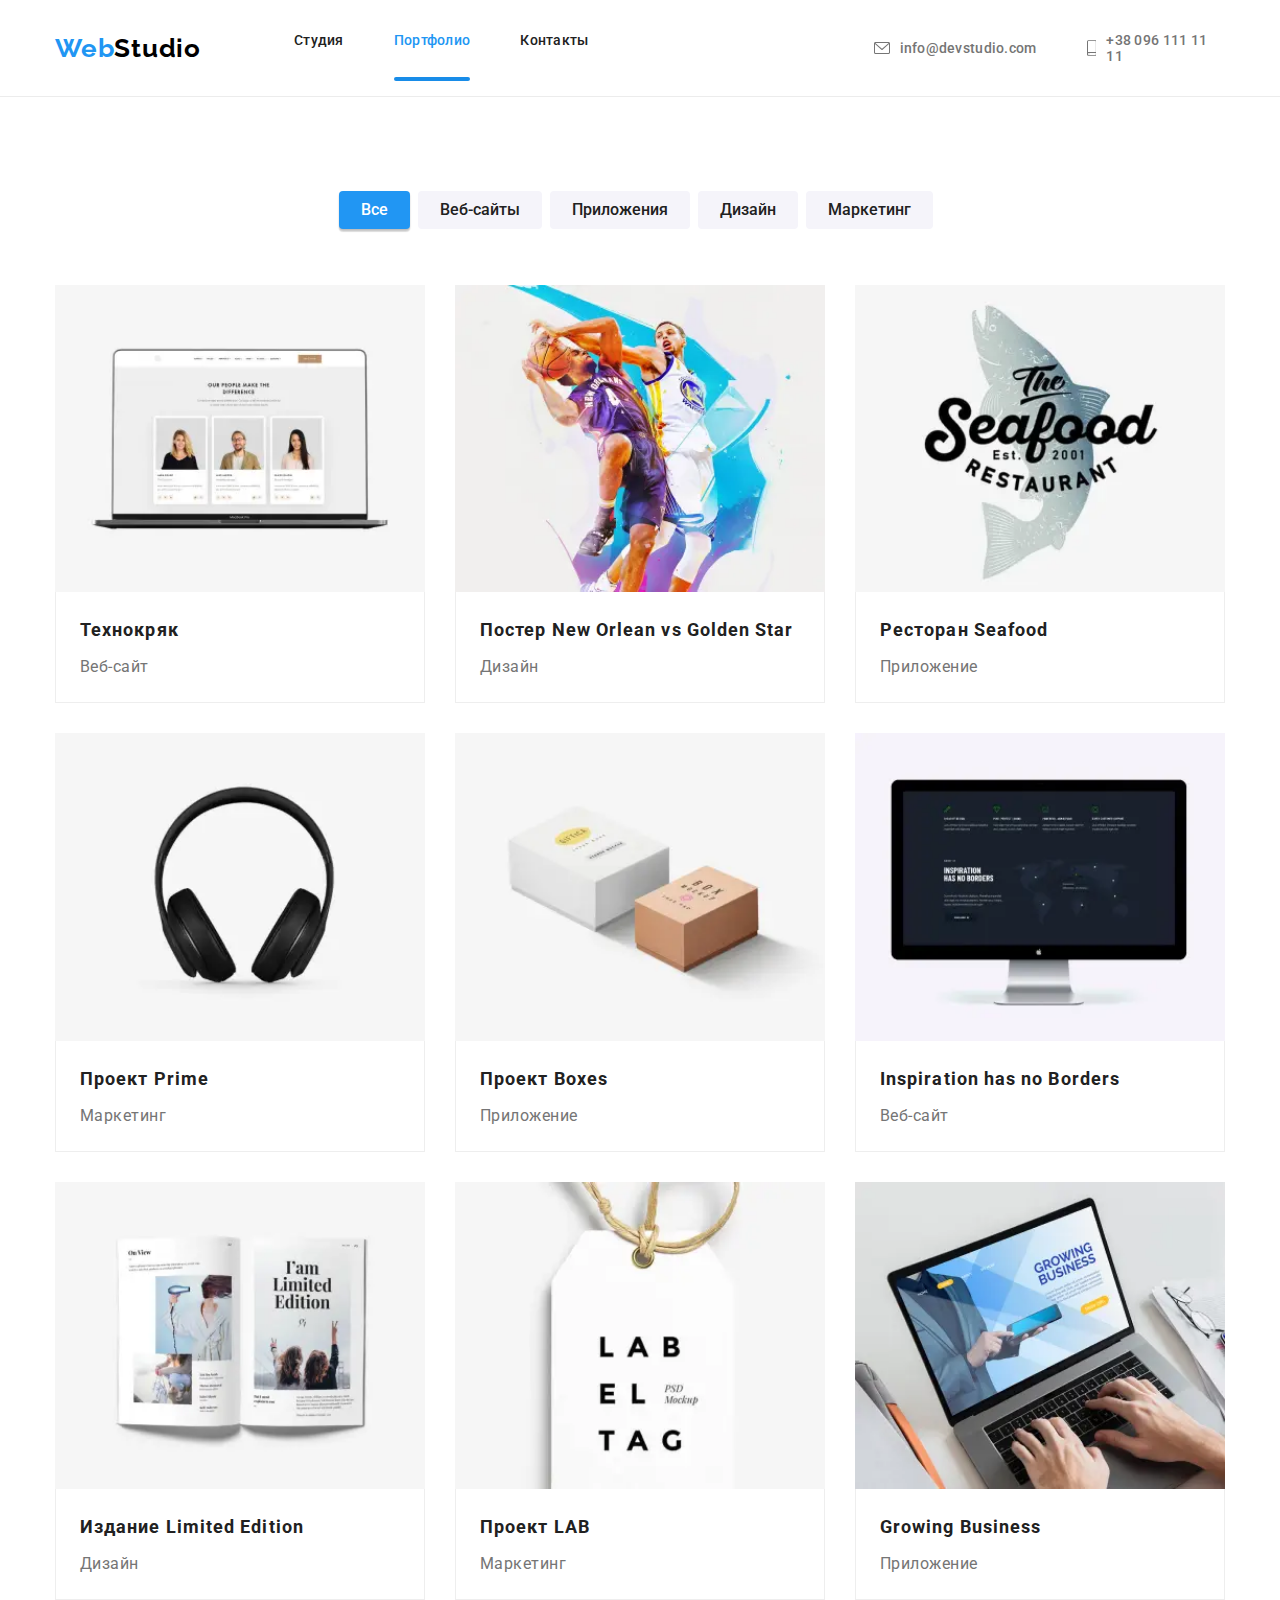
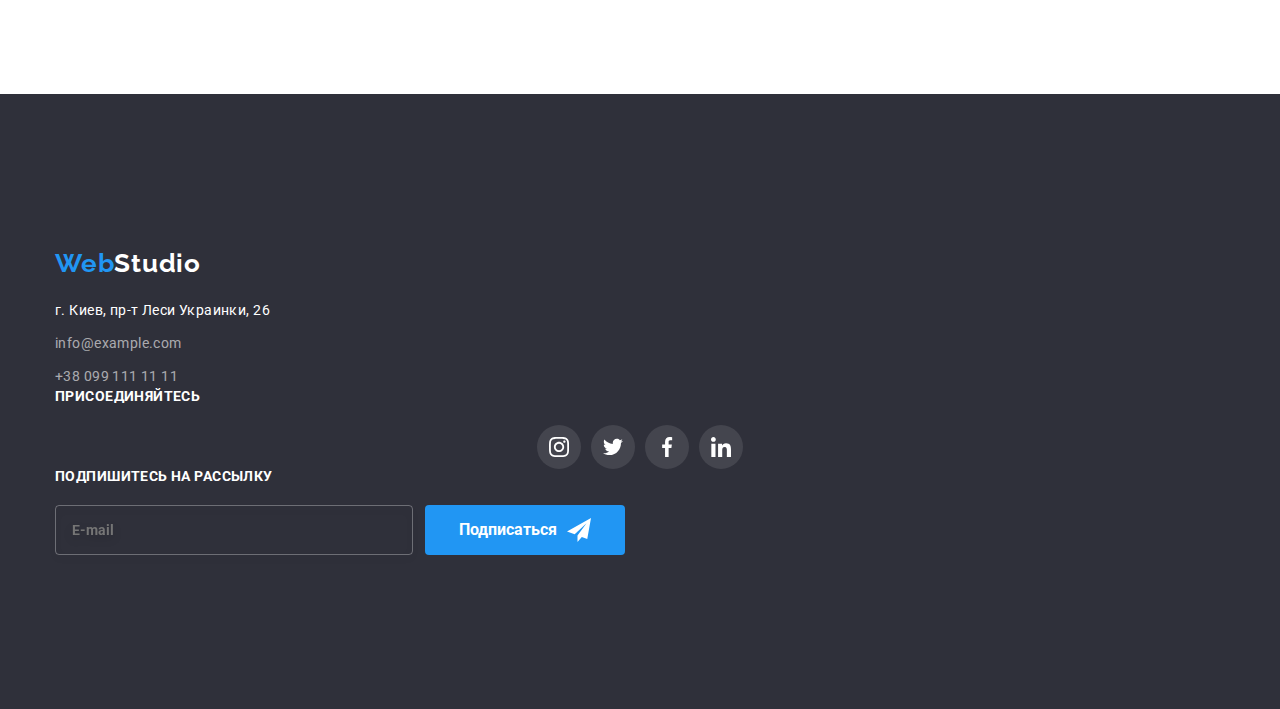
==== commit 0a1fd617: "Update" ====
--- a/portfolio.html
+++ b/portfolio.html
@@ -32,7 +32,8 @@
           </svg>
         </button>
         <div class="menu-container" id="menu-container" data-menu>
-          <nav class="nav">
+          <div class="menu-container__item">
+            <nav class="nav">
             <ul class="nav__list">
               <li class="nav__item">
                 <a class="header__link" href="./index.html">Студия</a>
@@ -45,7 +46,9 @@
               </li>
             </ul>
           </nav>
-          <ul class="auth__list">
+          </div>
+          <div class="menu-container__item menu-container__item--auth">
+            <ul class="auth__list">
             <li class="auth__item">
               <a class="header__link header__link--mail" href="mailto:info@devstudio.com">
                 <svg class="icon__mail">
@@ -69,6 +72,7 @@
             <li class="menu-button__item">Facebook</li>
             <li class="menu-button__item">LinkedIn</li>
           </ul>
+          </div>
         </div>
       </div>
     </header>
@@ -101,7 +105,7 @@
         </div>
 
         <!-- Catalog -->
-        <div class="container">
+        <div class="container catalog__container">
           <h2 class="visually--hidden">Варианты наших работ</h2>
           <ul class="catalog__list card__set">
             <li class="card__item">
--- a/css/portfolio.min.css
+++ b/css/portfolio.min.css
@@ -1,2 +1,2 @@
-/*! modern-normalize v0.6.0 | MIT License | https://github.com/sindresorhus/modern-normalize */*,*::before,*::after{-webkit-box-sizing:border-box;box-sizing:border-box}:root{-moz-tab-size:4;-o-tab-size:4;tab-size:4}html{line-height:1.15;-webkit-text-size-adjust:100%}body{margin:0}body{font-family:system-ui,-apple-system,"Segoe UI",Roboto,Helvetica,Arial,sans-serif,"Apple Color Emoji","Segoe UI Emoji"}hr{height:0}abbr[title]{-webkit-text-decoration:underline dotted;text-decoration:underline dotted}b,strong{font-weight:bolder}code,kbd,samp,pre{font-family:SFMono-Regular, Consolas, "Liberation Mono", Menlo, monospace;font-size:1em}small{font-size:80%}sub,sup{font-size:75%;line-height:0;position:relative;vertical-align:baseline}sub{bottom:-0.25em}sup{top:-0.5em}button,input,optgroup,select,textarea{font-family:inherit;font-size:100%;line-height:1.15;margin:0}button,select{text-transform:none}button,[type="button"],[type="reset"],[type="submit"]{-webkit-appearance:button}button::-moz-focus-inner,[type="button"]::-moz-focus-inner,[type="reset"]::-moz-focus-inner,[type="submit"]::-moz-focus-inner{border-style:none;padding:0}button:-moz-focusring,[type="button"]:-moz-focusring,[type="reset"]:-moz-focusring,[type="submit"]:-moz-focusring{outline:1px dotted ButtonText}fieldset{padding:0.35em 0.75em 0.625em}legend{padding:0}progress{vertical-align:baseline}[type="number"]::-webkit-inner-spin-button,[type="number"]::-webkit-outer-spin-button{height:auto}[type="search"]{-webkit-appearance:textfield;outline-offset:-2px}[type="search"]::-webkit-search-decoration{-webkit-appearance:none}::-webkit-file-upload-button{-webkit-appearance:button;font:inherit}summary{display:list-item}.social__list,.nav__list,.auth__list,.catalog__list,.address__list,.menu-button__list{list-style:none}.logo__header,.catalog__link,.footer__link,.footer__link--info,.header__link{text-decoration:none}:root{--primary-text-color: #757575;--secondary-text-color: #212121;--third-color-text: #ffffff;--primary-bg-color: #ffffff;--secondary-bg-color: #2f303a;--third-bg-color: #f5f4fa;--accent-text-color: #2196f3;--accent-bg-color: #188ce8;--border-color: #ececec;--border-color-second: #eeeeee;--color-black: #000000;--icon-color: #afb1b8;--icon-bg-color: rgba(255, 255, 255, 0.1);--transition: 250ms cubic-bezier(0.17, 0.67, 0.83, 0.67);--card-item: 3;--card-gap-top: 30px;--card-gap-left: 30px}.card__set{display:-webkit-box;display:-ms-flexbox;display:flex;-ms-flex-wrap:wrap;flex-wrap:wrap;margin-left:calc(var(--card-gap-left) * -1);margin-top:calc(var(--card-gap-top) * -1)}@media (max-width: 767.98px){.card__set{--card-gap-left: 15px}}.card__item{margin-top:var(--card-gap-top);margin-left:var(--card-gap-left);-ms-flex-preferred-size:calc(100% / var(--card-item) - var(--card-gap-left));flex-basis:calc(100% / var(--card-item) - var(--card-gap-left))}@media (max-width: 767.98px){.card__item{--card-gap-left: 15px}}.visually--hidden{position:absolute;width:1px;height:1px;margin:-1px;border:0;padding:0;clip:rect(0 0 0 0);overflow:hidden}h1,h2,h3,h4,h5,h6,p,ul{margin:0;padding:0}body{font-family:'Roboto', sans-serif;font-style:normal;font-weight:400;font-size:14px;line-height:1.71;letter-spacing:0.03em;color:var(--primary-text-color)}img{display:block;max-width:100%;height:auto}.container{padding-left:15px;padding-right:15px;margin-left:auto;margin-right:auto}@media (max-width: 767.98px){.container{max-width:480px}}@media (min-width: 768px) and (max-width: 1199.98px){.container{max-width:768px}}@media (min-width: 1200px){.container{width:1200px}}@media (max-width: 767.98px){.section{padding-top:60px;padding-bottom:60px}}@media (min-width: 768px) and (max-width: 1199.98px){.section{padding-top:60px;padding-bottom:60px}}@media (min-width: 1200px){.section{margin-left:auto;margin-right:auto;padding-top:94px;padding-bottom:94px}}.section__title{text-align:center;font-weight:700;font-size:36px;line-height:1.16;margin-bottom:50px;color:var(--secondary-text-color)}.section__team{background-color:var(--third-bg-color);text-align:center}@media (max-width: 767.98px){.section__team{max-width:480px;margin-left:auto;margin-right:auto}}@media (min-width: 768px) and (max-width: 1199.98px){.section__team{max-width:768px;margin-left:auto;margin-right:auto}}@media (min-width: 1200px){.section__team{max-width:1600px}}@media (max-width: 767.98px){.about__section{padding-top:60px;padding-bottom:60px}}@media (min-width: 1200px){.about__section{padding-bottom:0}}@media (max-width: 767.98px){.clients__section{padding-top:60px;padding-bottom:60px}}@media (min-width: 768px) and (max-width: 1199.98px){.clients__section{padding-bottom:0}}.social__list{display:-webkit-box;display:-ms-flexbox;display:flex;-webkit-box-align:center;-ms-flex-align:center;align-items:center}@media (max-width: 767.98px){.social__list{-webkit-box-pack:center;-ms-flex-pack:center;justify-content:center}}.social__item:not(:last-child){margin-right:10px}.social__link{display:-webkit-box;display:-ms-flexbox;display:flex;-webkit-box-pack:center;-ms-flex-pack:center;justify-content:center;-webkit-box-align:center;-ms-flex-align:center;align-items:center;width:44px;height:44px;border-radius:50%;fill:var(--icon-color);background-color:var(--icon-bg-color);-webkit-transition:fill var(--transition),background-color var(--transition);transition:fill var(--transition),background-color var(--transition)}.social__link:focus,.social__link:hover{background-color:var(--accent-text-color);fill:var(--third-color-text)}.social__icon{width:20px;height:20px}.social__icon--white{fill:var(--third-color-text)}.button{display:-webkit-box;display:-ms-flexbox;display:flex;-webkit-box-pack:center;-ms-flex-pack:center;justify-content:center;-webkit-box-align:center;-ms-flex-align:center;align-items:center;font-family:'Roboto';font-style:normal;margin-left:auto;margin-right:auto;padding:10px 32px;cursor:pointer;min-width:200px;font-weight:700;font-size:16px;line-height:1.88;background-color:var(--accent-text-color);color:var(--third-color-text);border:none;border-radius:4px;-webkit-transition:background-color var(--transition);transition:background-color var(--transition)}.button:hover,.button:focus{background-color:var(--accent-bg-color)}.button__exit{position:absolute;display:-webkit-box;display:-ms-flexbox;display:flex;-webkit-box-pack:center;-ms-flex-pack:center;justify-content:center;-webkit-box-align:center;-ms-flex-align:center;align-items:center;top:8px;right:8px;height:30px;width:30px;border-radius:50%;border:1px solid rgba(0,0,0,0.1)}.button__exit:hover .icon__exit{fill:var(--accent-text-color)}.button__exit:focus .icon__exit{fill:var(--accent-text-color)}.filter__container{margin-bottom:56px}.filter__list{display:-webkit-box;display:-ms-flexbox;display:flex;-webkit-box-align:center;-ms-flex-align:center;align-items:center;-webkit-box-pack:center;-ms-flex-pack:center;justify-content:center;margin-bottom:50px}@media (max-width: 767.98px){.filter__list{-ms-flex-wrap:wrap;flex-wrap:wrap;max-width:480px;-webkit-box-align:start;-ms-flex-align:start;align-items:flex-start;-webkit-box-pack:start;-ms-flex-pack:start;justify-content:flex-start;padding-top:60px}}.filter__items{display:block;-webkit-box-align:center;-ms-flex-align:center;align-items:center}@media (max-width: 767.98px){.filter__items{margin-bottom:15px}}.filter__items:not(last-child){margin-right:8px}.filter__button{font-family:'Roboto';font-style:normal;border:none;padding-top:6px;padding-right:22px;padding-bottom:6px;padding-left:22px;font-weight:500;font-size:16px;line-height:1.62;text-align:center;cursor:pointer;color:var(--secondary-text-color);background-color:var(--third-bg-color);border-radius:4px;-webkit-transition:color var(--transition),background-color var(--transition),-webkit-box-shadow var(--transition);transition:color var(--transition),background-color var(--transition),-webkit-box-shadow var(--transition);transition:color var(--transition),background-color var(--transition),box-shadow var(--transition);transition:color var(--transition),background-color var(--transition),box-shadow var(--transition),-webkit-box-shadow var(--transition)}.filter__button:hover,.filter__button:focus{background-color:var(--accent-text-color);color:var(--third-color-text);-webkit-box-shadow:0px 3px 1px rgba(0,0,0,0.1),0px 1px 2px rgba(0,0,0,0.08),0px 2px 2px rgba(0,0,0,0.12);box-shadow:0px 3px 1px rgba(0,0,0,0.1),0px 1px 2px rgba(0,0,0,0.08),0px 2px 2px rgba(0,0,0,0.12)}.filter__active{background-color:var(--accent-text-color);color:var(--third-color-text);-webkit-box-shadow:0px 3px 1px rgba(0,0,0,0.1),0px 1px 2px rgba(0,0,0,0.08),0px 2px 2px rgba(0,0,0,0.12);box-shadow:0px 3px 1px rgba(0,0,0,0.1),0px 1px 2px rgba(0,0,0,0.08),0px 2px 2px rgba(0,0,0,0.12)}.logo__footer{display:block;-webkit-box-align:center;-ms-flex-align:center;align-items:center;margin-bottom:20px;font-family:'Raleway', sans-serif;font-style:normal;font-weight:700;font-size:26px;line-height:1.19;letter-spacing:0.03em;color:var(--accent-text-color)}@media (max-width: 767.98px){.logo__footer{display:-webkit-box;display:-ms-flexbox;display:flex;-webkit-box-pack:center;-ms-flex-pack:center;justify-content:center;-webkit-box-align:center;-ms-flex-align:center;align-items:center}}.logo__header{color:inherit;font-family:'Raleway', sans-serif;font-style:normal;font-weight:700;font-size:26px;line-height:1.19;letter-spacing:0.03em;color:var(--accent-text-color)}@media (min-width: 768px){.logo__header{margin-right:84px}}@media (min-width: 1200px){.logo__header{margin-right:93px}}.logo__black{color:var(--color-black)}.logo__white{color:var(--third-color-text)}@media (max-width: 767.98px){.nav__item:last-child{padding-bottom:306px}}@media (max-width: 767.98px){.nav__item:not(:last-child){margin-bottom:32px}}@media (min-width: 768px){.nav__item:not(:last-child){margin-right:50px}}.nav{color:var(--secondary-text-color)}@media (max-width: 767.98px){.nav__list{padding-top:48px}}@media (min-width: 768px){.nav__list{display:-webkit-box;display:-ms-flexbox;display:flex;-webkit-box-align:center;-ms-flex-align:center;align-items:center}}.auth__list{display:-webkit-box;display:-ms-flexbox;display:flex}@media (max-width: 767.98px){.auth__list{-webkit-box-orient:horizontal;-webkit-box-direction:reverse;-ms-flex-direction:row-reverse;flex-direction:row-reverse;flex-direction:column-reverse}}@media (min-width: 768px) and (max-width: 1199.98px){.auth__list{margin-left:75px;-webkit-box-pack:center;-ms-flex-pack:center;justify-content:center;-webkit-box-orient:vertical;-webkit-box-direction:normal;-ms-flex-direction:column;flex-direction:column}}@media (min-width: 1200px){.auth__list{margin-left:305px}}@media (max-width: 767.98px){.auth__item:not(:first-child){margin-bottom:32px;font-weight:500;font-size:34px;line-height:40px;letter-spacing:0.02em;color:var(--accent-text-color)}}@media (max-width: 767.98px){.auth__item:not(:last-child){margin-bottom:64px;font-size:24px;line-height:28px;letter-spacing:0.02em}}@media (min-width: 1200px){.auth__item:not(:last-child){margin-right:50px}}.icon__mail{width:16px;height:12px;margin-right:10px}@media (max-width: 767.98px){.icon__mail{display:none}}.icon__phone{width:10px;height:16px;margin-right:10px}@media (max-width: 767.98px){.icon__phone{display:none}}@media (min-width: 768px){.current{display:-webkit-box;display:-ms-flexbox;display:flex;position:relative;color:var(--accent-text-color)}.current::after{position:absolute;content:'';bottom:-1px;width:100%;height:4px;border-radius:2px;background-color:var(--accent-bg-color)}}.catalog__list{display:-webkit-box;display:-ms-flexbox;display:flex;-ms-flex-wrap:wrap;flex-wrap:wrap}@media (max-width: 767.98px){.catalog__list{padding-bottom:60px}.catalog__list>.card__item{--card-item: 1}}@media (min-width: 768px) and (max-width: 1199.98px){.catalog__list>.card__item{--card-item: 2}}.catalog__variant{padding:20px 24px;border-bottom:1px solid var(--border-color-second);border-left:1px solid var(--border-color-second);border-right:1px solid var(--border-color-second)}.catalog__title{margin-bottom:4px;font-weight:700;font-size:18px;line-height:2;letter-spacing:0.06em;color:var(--secondary-text-color)}.catalog__position{font-size:16px;line-height:1.88;letter-spacing:0.03em}.catalog__link{display:block;color:inherit;-webkit-transition:-webkit-box-shadow var(--transition);transition:-webkit-box-shadow var(--transition);transition:box-shadow var(--transition);transition:box-shadow var(--transition), -webkit-box-shadow var(--transition)}.catalog__link:hover,.catalog__link:focus{-webkit-box-shadow:0px 1px 1px rgba(0,0,0,0.12),0px 4px 4px rgba(0,0,0,0.06),1px 4px 6px rgba(0,0,0,0.16);box-shadow:0px 1px 1px rgba(0,0,0,0.12),0px 4px 4px rgba(0,0,0,0.06),1px 4px 6px rgba(0,0,0,0.16)}.catalog__link:hover .catalog__description,.catalog__link:focus .catalog__description{opacity:1;-webkit-transform:translateY(0);transform:translateY(0)}.catalog__img{position:relative;overflow:hidden}.catalog__description{position:absolute;top:0;left:0;width:100%;height:100%;padding:63px 24px;font-size:18px;line-height:1.56;-webkit-transform:translateY(100%);transform:translateY(100%);color:var(--third-color-text);background-color:rgba(33,150,243,0.9);pointer-events:none;opacity:0;-webkit-transition:opacity var(--transition),background-color var(--transition),-webkit-transform var(--transition);transition:opacity var(--transition),background-color var(--transition),-webkit-transform var(--transition);transition:transform var(--transition),opacity var(--transition),background-color var(--transition);transition:transform var(--transition),opacity var(--transition),background-color var(--transition),-webkit-transform var(--transition)}.footer>.social__icon{fill:var(--third-color-text)}@media (max-width: 767.98px){.footer{max-width:480px;margin-left:auto;margin-right:auto}}@media (min-width: 768px) and (max-width: 1199.98px){.footer{max-width:768px;margin-left:auto;margin-right:auto}}@media (min-width: 1200px){.footer{width:1600px;margin-left:auto;margin-right:auto}}.footer__section{background-color:var(--secondary-bg-color)}@media (max-width: 767.98px){.footer__section{padding-top:60px;padding-bottom:60px}}@media (min-width: 768px) and (max-width: 1199.98px){.footer__section{padding-top:60px;padding-bottom:60px}}@media (max-width: 767.98px){.footer .container{display:block;-webkit-box-pack:center;-ms-flex-pack:center;justify-content:center;-webkit-box-align:center;-ms-flex-align:center;align-items:center;height:500px}}@media (min-width: 768px) and (max-width: 1199.98px){.footer .container{display:-webkit-box;display:-ms-flexbox;display:flex;-ms-flex-wrap:wrap;flex-wrap:wrap}}@media (min-width: 1200px){.footer .container{display:-webkit-box;display:-ms-flexbox;display:flex;-webkit-box-align:baseline;-ms-flex-align:baseline;align-items:baseline}}@media (max-width: 767.98px){.footer__item{margin-bottom:60px}}@media (min-width: 768px) and (max-width: 1199.98px){.footer__item{margin-left:auto}.footer__item:last-child{margin-right:auto}.footer__item:not(:last-child){margin-bottom:60px}}@media (min-width: 768px) and (max-width: 1199.98px){.footer__item:not(:last-child){margin-right:70px}}@media (min-width: 1200px){.footer__item:last-child{margin-left:auto}}.address{font-style:inherit}@media (max-width: 767.98px){.address{display:-webkit-box;display:-ms-flexbox;display:flex;-webkit-box-pack:center;-ms-flex-pack:center;justify-content:center;text-align:center}}@media (min-width: 1200px){.address{margin-right:70px}}@media (max-width: 767.98px){.address__list{display:block;-webkit-box-pack:center;-ms-flex-pack:center;justify-content:center;-webkit-box-align:center;-ms-flex-align:center;align-items:center}}.address__item:not(:last-child){margin-bottom:9px}.footer__link--info[target='_blank']{color:var(--third-color-text)}.footer__link--info{color:rgba(255,255,255,0.6);-webkit-transition:color var(--transition);transition:color var(--transition)}.footer__link--info:hover,.footer__link--info:focus{color:var(--accent-text-color)}.social__title{font-weight:700;font-size:14px;line-height:1.14;text-transform:uppercase;margin-bottom:20px;color:var(--third-color-text)}@media (max-width: 767.98px){.social__title{display:-webkit-box;display:-ms-flexbox;display:flex;-webkit-box-pack:center;-ms-flex-pack:center;justify-content:center;-webkit-box-align:center;-ms-flex-align:center;align-items:center}}@media (min-width: 768px) and (max-width: 1199.98px){.subscribe{display:block;text-align:center;width:450px}}@media (min-width: 1200px){.subscribe{display:-webkit-box;display:-ms-flexbox;display:flex;-webkit-box-align:center;-ms-flex-align:center;align-items:center}}.submit__label{display:block;font-weight:700;font-size:14px;line-height:1.14;text-transform:uppercase;margin-bottom:20px;color:var(--third-color-text)}@media (max-width: 767.98px){.submit__label{display:-webkit-box;display:-ms-flexbox;display:flex;-webkit-box-pack:center;-ms-flex-pack:center;justify-content:center;-webkit-box-align:center;-ms-flex-align:center;align-items:center}}.submit__input{padding-left:16px;margin-right:12px;height:50px;font-weight:700;font-size:14px;line-height:1.14;border:1px solid rgba(255,255,255,0.3);-webkit-box-sizing:border-box;box-sizing:border-box;-webkit-filter:drop-shadow(0px 4px 4px rgba(0,0,0,0.15));filter:drop-shadow(0px 4px 4px rgba(0,0,0,0.15));border-radius:4px;color:rgba(255,255,255,0.6);background-color:inherit}@media (max-width: 767.98px){.submit__input{width:100%;margin-bottom:20px}}@media (min-width: 768px) and (max-width: 1199.98px){.submit__input{width:100%;margin-bottom:20px}}@media (min-width: 1200px){.submit__input{width:358px}}.submit__icon{margin-left:10px;width:24px;height:24px}.header{border-bottom:1px solid var(--border-color);background-color:var(--primary-bg-color)}@media (max-width: 767.98px){.header{max-width:480px;margin-left:auto;margin-right:auto}}@media (min-width: 768px){.header{max-width:768px;margin-left:auto;margin-right:auto}}@media (min-width: 1200px){.header{max-width:1600px;margin-left:auto;margin-right:auto}}.header__container{position:relative;display:-webkit-box;display:-ms-flexbox;display:flex;-webkit-box-align:center;-ms-flex-align:center;align-items:center}@media (min-width: 1200px){.header__container{max-width:1200px;margin-left:auto;margin-right:auto}}.header__link{display:-webkit-box;display:-ms-flexbox;display:flex;-webkit-box-align:center;-ms-flex-align:center;align-items:center;color:inherit;font-weight:500;font-size:14px;line-height:16px;letter-spacing:0.02em;fill:var(--primary-text-color);-webkit-transition:fill var(--transition),color var(--transition);transition:fill var(--transition),color var(--transition)}@media (max-width: 767.98px){.header__link{font-size:40px;line-height:1.17;padding-left:40px}}@media (min-width: 768px){.header__link{padding-top:32px;padding-bottom:32px}}.header__link:focus,.header__link:hover{color:var(--accent-text-color);fill:var(--accent-text-color)}@media (max-width: 767.98px){.header__link--phone{font-size:34px}}@media (min-width: 768px){.header__link--phone{padding:0px;font-size:12px;line-height:1.17}}@media (min-width: 1200px){.header__link--phone{display:-webkit-box;display:-ms-flexbox;display:flex}}@media (max-width: 767.98px){.header__link--mail{font-size:24px}}@media (min-width: 768px){.header__link--mail{padding:0px;padding-bottom:10px;font-size:12px;line-height:1.17}}@media (min-width: 1200px){.header__link--mail{display:-webkit-box;display:-ms-flexbox;display:flex;padding:0px}}.current{color:var(--accent-text-color);fill:var(--accent-text-color)}.menu-button{display:-webkit-inline-box;display:-ms-inline-flexbox;display:inline-flex;margin-left:auto;padding:0;border:none;background-color:transparent;-webkit-transition:fill var(--transition);transition:fill var(--transition)}@media (min-width: 768px){.menu-button{display:none}}.menu-button:hover,.menu-button:focus{fill:var(--accent-text-color)}.menu-button__icon{display:-webkit-box;display:-ms-flexbox;display:flex;-webkit-box-align:center;-ms-flex-align:center;align-items:center;-webkit-box-pack:center;-ms-flex-pack:center;justify-content:center;width:40px;height:40px}.menu-button.is-open .menu-button__icon--open{display:none}.menu-button__icon--close{display:none}.menu-button.is-open .menu-button__icon--close{display:block}@media (max-width: 767.98px){.menu-container{display:none;z-index:50;position:absolute;top:100%;left:0;width:100%;height:796px;background-color:var(--primary-bg-color)}.menu-container.is-open{display:block}}@media (min-width: 768px){.menu-container{display:-webkit-box;display:-ms-flexbox;display:flex}}@media (min-width: 1200px){.menu-container>.auth__list{display:-webkit-box;display:-ms-flexbox;display:flex;-webkit-box-orient:horizontal;-webkit-box-direction:normal;-ms-flex-direction:row;flex-direction:row;-webkit-box-align:center;-ms-flex-align:center;align-items:center}}.menu-button__list{display:-webkit-box;display:-ms-flexbox;display:flex;padding-left:40px}@media (min-width: 768px){.menu-button__list{display:none}}.menu-button__item{font-weight:500;font-size:18px;line-height:1.22;letter-spacing:0.02em;color:var(--accent-text-color)}.menu-button__item:not(:first-child)::before{content:'';margin-right:10px;border:1px solid rgba(33,33,33,0.2);-webkit-transform:rotate(90deg);transform:rotate(90deg)}.menu-button__item:not(:last-child){margin-right:10px}.hero{margin-left:auto;margin-right:auto;display:-webkit-box;display:-ms-flexbox;display:flex;-webkit-box-align:center;-ms-flex-align:center;align-items:center;max-width:1600px;background-color:var(--secondary-bg-color)}@media (max-width: 767.98px){.hero{height:400px;max-width:480px}}@media (min-width: 768px) and (max-width: 1199.98px){.hero{height:400px;max-width:768px}}@media (min-width: 1200px){.hero{padding-top:200px;padding-bottom:200px}}@media (max-width: 767.98px){.hero{background-image:-webkit-gradient(linear, left top, right top, from(rgba(47,48,58,0.4)), to(rgba(47,48,58,0.4))),url(../images/header-mobile.jpg);background-image:linear-gradient(to right, rgba(47,48,58,0.4), rgba(47,48,58,0.4)),url(../images/header-mobile.jpg)}}@media screen and (max-width: 767.98px) and (min-device-pixel-ratio: 2), screen and (max-width: 767.98px) and (-moz-min-devile-pixel-ratio: 2), screen and (max-width: 767.98px) and (-o-min-devile-pixel-ratio: 2 / 1), screen and (max-width: 767.98px) and (-webkit-min-devile-pixel-ratio: 2), screen and (max-width: 767.98px) and (-webkit-min-device-pixel-ratio: 2), screen and (max-width: 767.98px) and (min-resolution: 192dpi), screen and (max-width: 767.98px) and (min-resolution: 2dppx){.hero{background-image:-webkit-gradient(linear, left top, right top, from(rgba(47,48,58,0.4)), to(rgba(47,48,58,0.4))),url(../images/header-mobile2x.jpg);background-image:linear-gradient(to right, rgba(47,48,58,0.4), rgba(47,48,58,0.4)),url(../images/header-mobile2x.jpg)}}@media (min-width: 768px) and (max-width: 1199.98px){.hero{background-image:-webkit-gradient(linear, left top, right top, from(rgba(47,48,58,0.4)), to(rgba(47,48,58,0.4))),url(../images/header-tablet.jpg);background-image:linear-gradient(to right, rgba(47,48,58,0.4), rgba(47,48,58,0.4)),url(../images/header-tablet.jpg)}}@media screen and (min-width: 768px) and (max-width: 1199.98px) and (min-device-pixel-ratio: 2), screen and (min-width: 768px) and (max-width: 1199.98px) and (-moz-min-devile-pixel-ratio: 2), screen and (min-width: 768px) and (max-width: 1199.98px) and (-o-min-devile-pixel-ratio: 2 / 1), screen and (min-width: 768px) and (max-width: 1199.98px) and (-webkit-min-devile-pixel-ratio: 2), screen and (min-width: 768px) and (max-width: 1199.98px) and (-webkit-min-device-pixel-ratio: 2), screen and (min-width: 768px) and (max-width: 1199.98px) and (min-resolution: 192dpi), screen and (min-width: 768px) and (max-width: 1199.98px) and (min-resolution: 2dppx){.hero{background-image:-webkit-gradient(linear, left top, right top, from(rgba(47,48,58,0.4)), to(rgba(47,48,58,0.4))),url(../images/header-tablet2x.jpg);background-image:linear-gradient(to right, rgba(47,48,58,0.4), rgba(47,48,58,0.4)),url(../images/header-tablet2x.jpg)}}@media (min-width: 1200px){.hero{background-image:-webkit-gradient(linear, left top, right top, from(rgba(47,48,58,0.4)), to(rgba(47,48,58,0.4))),url(../images/header-desktop.jpg);background-image:linear-gradient(to right, rgba(47,48,58,0.4), rgba(47,48,58,0.4)),url(../images/header-desktop.jpg)}}@media screen and (min-width: 1200px) and (min-device-pixel-ratio: 2), screen and (min-width: 1200px) and (-moz-min-devile-pixel-ratio: 2), screen and (min-width: 1200px) and (-o-min-devile-pixel-ratio: 2 / 1), screen and (min-width: 1200px) and (-webkit-min-devile-pixel-ratio: 2), screen and (min-width: 1200px) and (-webkit-min-device-pixel-ratio: 2), screen and (min-width: 1200px) and (min-resolution: 192dpi), screen and (min-width: 1200px) and (min-resolution: 2dppx){.hero{background-image:-webkit-gradient(linear, left top, right top, from(rgba(47,48,58,0.4)), to(rgba(47,48,58,0.4))),url(../images/header-desktop2x.jpg);background-image:linear-gradient(to right, rgba(47,48,58,0.4), rgba(47,48,58,0.4)),url(../images/header-desktop2x.jpg)}}.hero__title{text-align:center;width:696px;margin-left:auto;margin-right:auto;font-weight:900;font-size:44px;line-height:1.36;text-transform:uppercase;letter-spacing:0.06em;margin-bottom:30px;color:var(--third-color-text)}@media (max-width: 767.98px){.hero__title{font-size:26px;line-height:1.62;max-width:360px}}@media (min-width: 768px) and (max-width: 1199.98px){.hero__title{font-size:26px;line-height:1.62;text-align:center;letter-spacing:0.06em;text-transform:uppercase;max-width:360px;color:#ffffff}}
+/*! modern-normalize v0.6.0 | MIT License | https://github.com/sindresorhus/modern-normalize */*,*::before,*::after{-webkit-box-sizing:border-box;box-sizing:border-box}:root{-moz-tab-size:4;-o-tab-size:4;tab-size:4}html{line-height:1.15;-webkit-text-size-adjust:100%}body{margin:0}body{font-family:system-ui,-apple-system,"Segoe UI",Roboto,Helvetica,Arial,sans-serif,"Apple Color Emoji","Segoe UI Emoji"}hr{height:0}abbr[title]{-webkit-text-decoration:underline dotted;text-decoration:underline dotted}b,strong{font-weight:bolder}code,kbd,samp,pre{font-family:SFMono-Regular, Consolas, "Liberation Mono", Menlo, monospace;font-size:1em}small{font-size:80%}sub,sup{font-size:75%;line-height:0;position:relative;vertical-align:baseline}sub{bottom:-0.25em}sup{top:-0.5em}button,input,optgroup,select,textarea{font-family:inherit;font-size:100%;line-height:1.15;margin:0}button,select{text-transform:none}button,[type="button"],[type="reset"],[type="submit"]{-webkit-appearance:button}button::-moz-focus-inner,[type="button"]::-moz-focus-inner,[type="reset"]::-moz-focus-inner,[type="submit"]::-moz-focus-inner{border-style:none;padding:0}button:-moz-focusring,[type="button"]:-moz-focusring,[type="reset"]:-moz-focusring,[type="submit"]:-moz-focusring{outline:1px dotted ButtonText}fieldset{padding:0.35em 0.75em 0.625em}legend{padding:0}progress{vertical-align:baseline}[type="number"]::-webkit-inner-spin-button,[type="number"]::-webkit-outer-spin-button{height:auto}[type="search"]{-webkit-appearance:textfield;outline-offset:-2px}[type="search"]::-webkit-search-decoration{-webkit-appearance:none}::-webkit-file-upload-button{-webkit-appearance:button;font:inherit}summary{display:list-item}.social__list,.nav__list,.auth__list,.catalog__list,.address__list,.menu-button__list{list-style:none}.logo__header,.catalog__link,.footer__link,.footer__link--info,.header__link{text-decoration:none}:root{--primary-text-color: #757575;--secondary-text-color: #212121;--third-color-text: #ffffff;--primary-bg-color: #ffffff;--secondary-bg-color: #2f303a;--third-bg-color: #f5f4fa;--accent-text-color: #2196f3;--accent-bg-color: #188ce8;--border-color: #ececec;--border-color-second: #eeeeee;--color-black: #000000;--icon-color: #afb1b8;--icon-bg-color: rgba(255, 255, 255, 0.1);--transition: 250ms cubic-bezier(0.17, 0.67, 0.83, 0.67);--card-item: 1;--card-gap-top: 30px;--card-gap-left: 30px}.card__set{display:-webkit-box;display:-ms-flexbox;display:flex;-ms-flex-wrap:wrap;flex-wrap:wrap;margin-left:calc(var(--card-gap-left) * -1);margin-top:calc(var(--card-gap-top) * -1)}.card__item{margin-top:var(--card-gap-top);margin-left:var(--card-gap-left);-ms-flex-preferred-size:calc(100% / var(--card-item) - var(--card-gap-left));flex-basis:calc(100% / var(--card-item) - var(--card-gap-left));--card-item: 1}.visually--hidden{position:absolute;width:1px;height:1px;margin:-1px;border:0;padding:0;clip:rect(0 0 0 0);overflow:hidden}h1,h2,h3,h4,h5,h6,p,ul{margin:0;padding:0}body{font-family:'Roboto', sans-serif;font-style:normal;font-weight:400;font-size:14px;line-height:1.71;letter-spacing:0.03em;color:var(--primary-text-color)}img{display:block;max-width:100%;height:auto}.container{padding-left:15px;padding-right:15px;margin-left:auto;margin-right:auto}@media (min-width: 768px) and (max-width: 1199.98px){.container{max-width:768px}}@media (min-width: 480px){.hero__container{padding-top:118px;padding-bottom:118px}}@media (min-width: 1200px){.hero__container{padding-top:200px;padding-bottom:200px}}@media (max-width: 767.98px){.catalog__container,.filter__container{max-width:480px}}@media (max-width: 767.98px){.section{padding-top:60px;padding-bottom:60px}}@media (min-width: 768px) and (max-width: 1199.98px){.section{padding-top:60px;padding-bottom:60px}}@media (min-width: 1200px){.section{max-width:1200px;margin-left:auto;margin-right:auto;padding-top:94px;padding-bottom:94px}}.section__title{text-align:center;font-weight:700;font-size:36px;line-height:1.16;margin-bottom:30px;color:var(--secondary-text-color)}@media (min-width: 1200px){.section__title{margin-bottom:50px}}.section__team{background-color:var(--third-bg-color);text-align:center}@media (max-width: 767.98px){.section__team{max-width:480px;margin-left:auto;margin-right:auto}}@media (min-width: 768px) and (max-width: 1199.98px){.section__team{max-width:768px;margin-left:auto;margin-right:auto}}@media (min-width: 1200px){.section__team{max-width:1600px}}@media (max-width: 767.98px){.about__section{max-width:480px;margin-left:auto;margin-right:auto}}@media (min-width: 1200px){.about__section{padding-bottom:0}}.social__list{display:-webkit-box;display:-ms-flexbox;display:flex;-webkit-box-align:center;-ms-flex-align:center;align-items:center;-webkit-box-pack:center;-ms-flex-pack:center;justify-content:center}.social__item:not(:last-child){margin-right:10px}.social__link{display:-webkit-box;display:-ms-flexbox;display:flex;-webkit-box-pack:center;-ms-flex-pack:center;justify-content:center;-webkit-box-align:center;-ms-flex-align:center;align-items:center;width:44px;height:44px;border-radius:50%;fill:var(--icon-color);background-color:var(--icon-bg-color);-webkit-transition:fill var(--transition),background-color var(--transition);transition:fill var(--transition),background-color var(--transition)}.social__link:focus,.social__link:hover{background-color:var(--accent-text-color);fill:var(--third-color-text)}.social__icon{width:20px;height:20px}.social__icon--white{fill:var(--third-color-text)}.button{display:-webkit-box;display:-ms-flexbox;display:flex;-webkit-box-pack:center;-ms-flex-pack:center;justify-content:center;-webkit-box-align:center;-ms-flex-align:center;align-items:center;font-family:'Roboto';font-style:normal;margin-left:auto;margin-right:auto;padding:10px 32px;cursor:pointer;min-width:200px;font-weight:700;font-size:16px;line-height:1.88;background-color:var(--accent-text-color);color:var(--third-color-text);border:none;border-radius:4px;-webkit-transition:background-color var(--transition);transition:background-color var(--transition)}.button:hover,.button:focus{background-color:var(--accent-bg-color)}.button__exit{position:absolute;display:-webkit-box;display:-ms-flexbox;display:flex;-webkit-box-pack:center;-ms-flex-pack:center;justify-content:center;-webkit-box-align:center;-ms-flex-align:center;align-items:center;top:8px;right:8px;height:30px;width:30px;border-radius:50%;border:1px solid rgba(0,0,0,0.1)}.button__exit:hover .icon__exit{fill:var(--accent-text-color)}.button__exit:focus .icon__exit{fill:var(--accent-text-color)}.filter__container{margin-bottom:56px}.filter__list{display:-webkit-box;display:-ms-flexbox;display:flex;-webkit-box-align:center;-ms-flex-align:center;align-items:center;-webkit-box-pack:center;-ms-flex-pack:center;justify-content:center;margin-bottom:50px}@media (max-width: 767.98px){.filter__list{-ms-flex-wrap:wrap;flex-wrap:wrap;max-width:480px;-webkit-box-align:start;-ms-flex-align:start;align-items:flex-start;-webkit-box-pack:start;-ms-flex-pack:start;justify-content:flex-start;padding-top:60px}}.filter__items{display:block;-webkit-box-align:center;-ms-flex-align:center;align-items:center}@media (max-width: 767.98px){.filter__items{margin-bottom:15px}}.filter__items:not(last-child){margin-right:8px}.filter__button{font-family:'Roboto';font-style:normal;border:none;padding-top:6px;padding-right:22px;padding-bottom:6px;padding-left:22px;font-weight:500;font-size:16px;line-height:1.62;text-align:center;cursor:pointer;color:var(--secondary-text-color);background-color:var(--third-bg-color);border-radius:4px;-webkit-transition:color var(--transition),background-color var(--transition),-webkit-box-shadow var(--transition);transition:color var(--transition),background-color var(--transition),-webkit-box-shadow var(--transition);transition:color var(--transition),background-color var(--transition),box-shadow var(--transition);transition:color var(--transition),background-color var(--transition),box-shadow var(--transition),-webkit-box-shadow var(--transition)}.filter__button:hover,.filter__button:focus{background-color:var(--accent-text-color);color:var(--third-color-text);-webkit-box-shadow:0px 3px 1px rgba(0,0,0,0.1),0px 1px 2px rgba(0,0,0,0.08),0px 2px 2px rgba(0,0,0,0.12);box-shadow:0px 3px 1px rgba(0,0,0,0.1),0px 1px 2px rgba(0,0,0,0.08),0px 2px 2px rgba(0,0,0,0.12)}.filter__active{background-color:var(--accent-text-color);color:var(--third-color-text);-webkit-box-shadow:0px 3px 1px rgba(0,0,0,0.1),0px 1px 2px rgba(0,0,0,0.08),0px 2px 2px rgba(0,0,0,0.12);box-shadow:0px 3px 1px rgba(0,0,0,0.1),0px 1px 2px rgba(0,0,0,0.08),0px 2px 2px rgba(0,0,0,0.12)}.logo__footer{display:block;-webkit-box-align:center;-ms-flex-align:center;align-items:center;margin-bottom:20px;font-family:'Raleway', sans-serif;font-style:normal;font-weight:700;font-size:26px;line-height:1.19;letter-spacing:0.03em;color:var(--accent-text-color)}@media (max-width: 767.98px){.logo__footer{display:-webkit-box;display:-ms-flexbox;display:flex;-webkit-box-pack:center;-ms-flex-pack:center;justify-content:center;-webkit-box-align:center;-ms-flex-align:center;align-items:center}}.logo__header{color:inherit;font-family:'Raleway', sans-serif;font-style:normal;font-weight:700;font-size:26px;line-height:1.19;letter-spacing:0.03em;color:var(--accent-text-color)}@media (min-width: 768px){.logo__header{margin-right:84px}}@media (min-width: 1200px){.logo__header{margin-right:93px}}.logo__black{color:var(--color-black)}.logo__white{color:var(--third-color-text)}@media (max-width: 767.98px){.nav__item:not(:last-child){margin-bottom:30px}}@media (min-width: 768px){.nav__item:not(:last-child){margin-right:50px}}.nav{color:var(--secondary-text-color)}@media (min-width: 768px){.nav__list{display:-webkit-box;display:-ms-flexbox;display:flex;-webkit-box-align:center;-ms-flex-align:center;align-items:center}}.auth__list{display:-webkit-box;display:-ms-flexbox;display:flex}@media (max-width: 767.98px){.auth__list{-webkit-box-orient:horizontal;-webkit-box-direction:reverse;-ms-flex-direction:row-reverse;flex-direction:row-reverse;flex-direction:column-reverse}}@media (min-width: 768px){.auth__list{margin-left:75px;-webkit-box-pack:center;-ms-flex-pack:center;justify-content:center;-webkit-box-orient:vertical;-webkit-box-direction:normal;-ms-flex-direction:column;flex-direction:column}}@media (min-width: 1200px){.auth__list{margin-left:285px;-webkit-box-align:center;-ms-flex-align:center;align-items:center}}@media (max-width: 767.98px){.auth__item:not(:first-child){margin-bottom:32px;font-weight:500;font-size:34px;line-height:40px;letter-spacing:0.02em;color:var(--accent-text-color)}}@media (max-width: 767.98px){.auth__item:not(:last-child){font-size:24px;line-height:28px;letter-spacing:0.02em}}@media (min-width: 1200px){.auth__item:not(:last-child){margin-right:50px}}.icon__mail{width:16px;height:12px;margin-right:10px}@media (max-width: 767.98px){.icon__mail{display:none}}.icon__phone{width:10px;height:16px;margin-right:10px}@media (max-width: 767.98px){.icon__phone{display:none}}@media (min-width: 768px){.current{display:-webkit-box;display:-ms-flexbox;display:flex;position:relative;color:var(--accent-text-color)}.current::after{position:absolute;content:'';bottom:-1px;width:100%;height:4px;border-radius:2px;background-color:var(--accent-bg-color)}}.catalog__list{display:-webkit-box;display:-ms-flexbox;display:flex;-ms-flex-wrap:wrap;flex-wrap:wrap}@media (max-width: 767.98px){.catalog__list{padding-bottom:60px}}@media (min-width: 768px) and (max-width: 1199.98px){.catalog__list>.card__item{--card-item: 2}}@media (min-width: 1200px){.catalog__list>.card__item{--card-item: 3}}.catalog__variant{-webkit-box-flex:1;-ms-flex-positive:1;flex-grow:1;padding:20px 24px;border-bottom:1px solid var(--border-color-second);border-left:1px solid var(--border-color-second);border-right:1px solid var(--border-color-second)}.catalog__title{margin-bottom:4px;font-weight:700;font-size:18px;line-height:2;letter-spacing:0.06em;color:var(--secondary-text-color)}.catalog__position{font-size:16px;line-height:1.88;letter-spacing:0.03em}.catalog__link{display:-webkit-box;display:-ms-flexbox;display:flex;-webkit-box-orient:vertical;-webkit-box-direction:normal;-ms-flex-direction:column;flex-direction:column;height:100%;color:inherit;-webkit-transition:-webkit-box-shadow var(--transition);transition:-webkit-box-shadow var(--transition);transition:box-shadow var(--transition);transition:box-shadow var(--transition), -webkit-box-shadow var(--transition)}.catalog__link:hover,.catalog__link:focus{-webkit-box-shadow:0px 1px 1px rgba(0,0,0,0.12),0px 4px 4px rgba(0,0,0,0.06),1px 4px 6px rgba(0,0,0,0.16);box-shadow:0px 1px 1px rgba(0,0,0,0.12),0px 4px 4px rgba(0,0,0,0.06),1px 4px 6px rgba(0,0,0,0.16)}.catalog__link:hover .catalog__description,.catalog__link:focus .catalog__description{opacity:1;-webkit-transform:translateY(0);transform:translateY(0)}.catalog__img{position:relative;overflow:hidden}.catalog__description{position:absolute;top:0;left:0;width:100%;height:100%;padding:63px 24px;font-size:18px;line-height:1.56;-webkit-transform:translateY(100%);transform:translateY(100%);color:var(--third-color-text);background-color:rgba(33,150,243,0.9);pointer-events:none;opacity:0;-webkit-transition:opacity var(--transition),background-color var(--transition),-webkit-transform var(--transition);transition:opacity var(--transition),background-color var(--transition),-webkit-transform var(--transition);transition:transform var(--transition),opacity var(--transition),background-color var(--transition);transition:transform var(--transition),opacity var(--transition),background-color var(--transition),-webkit-transform var(--transition)}.footer{padding-top:60px;padding-bottom:60px;background-color:var(--secondary-bg-color)}.footer>.social__icon{fill:var(--third-color-text)}@media (max-width: 767.98px){.footer{max-width:480px;margin-left:auto;margin-right:auto}}@media (min-width: 768px) and (max-width: 1199.98px){.footer{max-width:768px;margin-left:auto;margin-right:auto}}@media (max-width: 767.98px){.footer__container{display:block;-webkit-box-pack:center;-ms-flex-pack:center;justify-content:center;-webkit-box-align:center;-ms-flex-align:center;align-items:center;height:500px}}@media (min-width: 768px) and (max-width: 1199.98px){.footer__container{display:-webkit-box;display:-ms-flexbox;display:flex;-ms-flex-wrap:wrap;flex-wrap:wrap}}@media (min-width: 1200px){.footer__container{display:-webkit-box;display:-ms-flexbox;display:flex;-webkit-box-align:baseline;-ms-flex-align:baseline;align-items:baseline;width:1200px;margin-left:auto;margin-right:auto}}@media (max-width: 767.98px){.footer__item{margin-bottom:60px}.footer__item:not(:last-child){margin-bottom:60px}}@media (min-width: 768px) and (max-width: 1199.98px){.footer__item{text-align:center;margin-left:auto}.footer__item:last-child{margin-right:auto}.footer__item:not(:last-child){margin-bottom:60px}}@media (min-width: 768px) and (max-width: 1199.98px){.footer__item:not(:last-child){margin-right:70px}}@media (min-width: 1200px){.footer__item:last-child{margin-left:auto}}.address{font-style:inherit}@media (max-width: 767.98px){.address{display:-webkit-box;display:-ms-flexbox;display:flex;-webkit-box-pack:center;-ms-flex-pack:center;justify-content:center;text-align:center}}@media (min-width: 1200px){.address{margin-right:70px}}@media (max-width: 767.98px){.address__list{display:block;-webkit-box-pack:center;-ms-flex-pack:center;justify-content:center;-webkit-box-align:center;-ms-flex-align:center;align-items:center}}.address__item:not(:last-child){margin-bottom:9px}.footer__link--info[target='_blank']{color:var(--third-color-text)}.footer__link--info{color:rgba(255,255,255,0.6);-webkit-transition:color var(--transition);transition:color var(--transition)}.footer__link--info:hover,.footer__link--info:focus{color:var(--accent-text-color)}.social__title{font-weight:700;font-size:14px;line-height:1.14;text-transform:uppercase;margin-bottom:20px;color:var(--third-color-text)}@media (max-width: 767.98px){.social__title{display:-webkit-box;display:-ms-flexbox;display:flex;-webkit-box-pack:center;-ms-flex-pack:center;justify-content:center;-webkit-box-align:center;-ms-flex-align:center;align-items:center}}@media (min-width: 768px) and (max-width: 1199.98px){.subscribe{display:block;text-align:center;width:450px}}@media (min-width: 1200px){.subscribe{display:-webkit-box;display:-ms-flexbox;display:flex;-webkit-box-align:center;-ms-flex-align:center;align-items:center}}.submit__label{display:block;font-weight:700;font-size:14px;line-height:1.14;text-transform:uppercase;margin-bottom:20px;color:var(--third-color-text)}@media (max-width: 767.98px){.submit__label{display:-webkit-box;display:-ms-flexbox;display:flex;-webkit-box-pack:center;-ms-flex-pack:center;justify-content:center;-webkit-box-align:center;-ms-flex-align:center;align-items:center}}.submit__input{padding-left:16px;margin-right:12px;height:50px;font-weight:700;font-size:14px;line-height:1.14;border:1px solid rgba(255,255,255,0.3);-webkit-box-sizing:border-box;box-sizing:border-box;-webkit-filter:drop-shadow(0px 4px 4px rgba(0,0,0,0.15));filter:drop-shadow(0px 4px 4px rgba(0,0,0,0.15));border-radius:4px;color:rgba(255,255,255,0.6);background-color:inherit}@media (max-width: 767.98px){.submit__input{width:100%;margin-bottom:20px}}@media (min-width: 768px) and (max-width: 1199.98px){.submit__input{width:100%;margin-bottom:20px}}@media (min-width: 1200px){.submit__input{width:358px}}.submit__icon{margin-left:10px;width:24px;height:24px}.header{border-bottom:1px solid var(--border-color);background-color:var(--primary-bg-color)}@media (max-width: 767.98px){.header{max-width:480px;margin-left:auto;margin-right:auto}}@media (min-width: 768px){.header{max-width:768px;margin-left:auto;margin-right:auto}}@media (min-width: 1200px){.header{max-width:1600px;margin-left:auto;margin-right:auto}}.header__container{position:relative;display:-webkit-box;display:-ms-flexbox;display:flex;-webkit-box-align:center;-ms-flex-align:center;align-items:center}@media (min-width: 1200px){.header__container{max-width:1200px;margin-left:auto;margin-right:auto}}.header__link{display:-webkit-box;display:-ms-flexbox;display:flex;-webkit-box-align:center;-ms-flex-align:center;align-items:center;color:inherit;font-weight:500;font-size:14px;line-height:16px;letter-spacing:0.02em;fill:var(--primary-text-color);-webkit-transition:fill var(--transition),color var(--transition);transition:fill var(--transition),color var(--transition)}@media (max-width: 767.98px){.header__link{font-size:40px;line-height:1.17;padding-left:40px}}@media (min-width: 768px){.header__link{padding-top:32px;padding-bottom:32px}}.header__link:focus,.header__link:hover{color:var(--accent-text-color);fill:var(--accent-text-color)}@media (max-width: 767.98px){.header__link--phone{font-size:34px}}@media (min-width: 768px) and (max-width: 1199.98px){.header__link--phone{padding:0px;font-size:12px;line-height:1.17}}@media (min-width: 1200px){.header__link--phone{display:-webkit-box;display:-ms-flexbox;display:flex}}@media (max-width: 767.98px){.header__link--mail{margin-bottom:32px;font-size:24px}}@media (min-width: 768px) and (max-width: 1199.98px){.header__link--mail{padding:0px;padding-bottom:10px;font-size:12px;line-height:1.17}}@media (min-width: 1200px){.header__link--mail{display:-webkit-box;display:-ms-flexbox;display:flex;padding:0px}}.current{color:var(--accent-text-color);fill:var(--accent-text-color)}.menu-button{display:-webkit-inline-box;display:-ms-inline-flexbox;display:inline-flex;margin-left:auto;padding:0;border:none;background-color:transparent;-webkit-transition:fill var(--transition);transition:fill var(--transition)}@media (min-width: 768px){.menu-button{display:none}}.menu-button:hover,.menu-button:focus{fill:var(--accent-text-color)}.menu-button__icon{display:-webkit-box;display:-ms-flexbox;display:flex;-webkit-box-align:center;-ms-flex-align:center;align-items:center;-webkit-box-pack:center;-ms-flex-pack:center;justify-content:center;width:40px;height:40px;z-index:100}.menu-button__icon.is-open{position:fixed}.menu-button.is-open .menu-button__icon--open{display:none}.menu-button__icon--close{display:none}.menu-button.is-open .menu-button__icon--close{display:block}@media (max-width: 767.98px){.menu-container{display:none;z-index:50;position:fixed;top:0;left:0;background-color:var(--primary-bg-color);-webkit-transform:translateY(-100%);transform:translateY(-100%);-webkit-transition:-webkit-transform var(--transition);transition:-webkit-transform var(--transition);transition:transform var(--transition);transition:transform var(--transition), -webkit-transform var(--transition)}.menu-container.is-open{display:block;-webkit-transform:translateY(0);transform:translateY(0);display:-webkit-box;display:-ms-flexbox;display:flex;-webkit-box-pack:start;-ms-flex-pack:start;justify-content:flex-start;-ms-flex-line-pack:justify;align-content:space-between;-ms-flex-wrap:wrap;flex-wrap:wrap;width:100%;height:100vh;padding-top:48px;padding-bottom:48px;padding-left:20px}}@media (min-width: 768px){.menu-container{display:-webkit-box;display:-ms-flexbox;display:flex}}@media (min-width: 768px) and (max-width: 1199.98px){.menu-container__item--auth{display:-webkit-box;display:-ms-flexbox;display:flex}}@media (min-width: 1200px){.menu-container__item--auth>.auth__list{display:-webkit-box;display:-ms-flexbox;display:flex;-webkit-box-orient:horizontal;-webkit-box-direction:normal;-ms-flex-direction:row;flex-direction:row;-webkit-box-align:center;-ms-flex-align:center;align-items:center}}.menu-button__list{display:-webkit-box;display:-ms-flexbox;display:flex;padding-left:40px}@media (max-width: 767.98px){.menu-button__list{display:-webkit-box;display:-ms-flexbox;display:flex;-ms-flex-wrap:wrap;flex-wrap:wrap;margin-left:-10px;margin-top:-10px}}@media (min-width: 768px){.menu-button__list{display:none}}.menu-button__item{font-weight:500;font-size:18px;line-height:1.22;letter-spacing:0.02em;color:var(--accent-text-color)}@media (max-width: 767.98px){.menu-button__item{margin-top:10px;margin-left:10px}}.menu-button__item:not(:first-child)::before{content:'';margin-right:10px;border:1px solid rgba(33,33,33,0.2);-webkit-transform:rotate(90deg);transform:rotate(90deg)}.menu-button__item:not(:last-child){margin-right:10px}
 /*# sourceMappingURL=portfolio.min.css.map */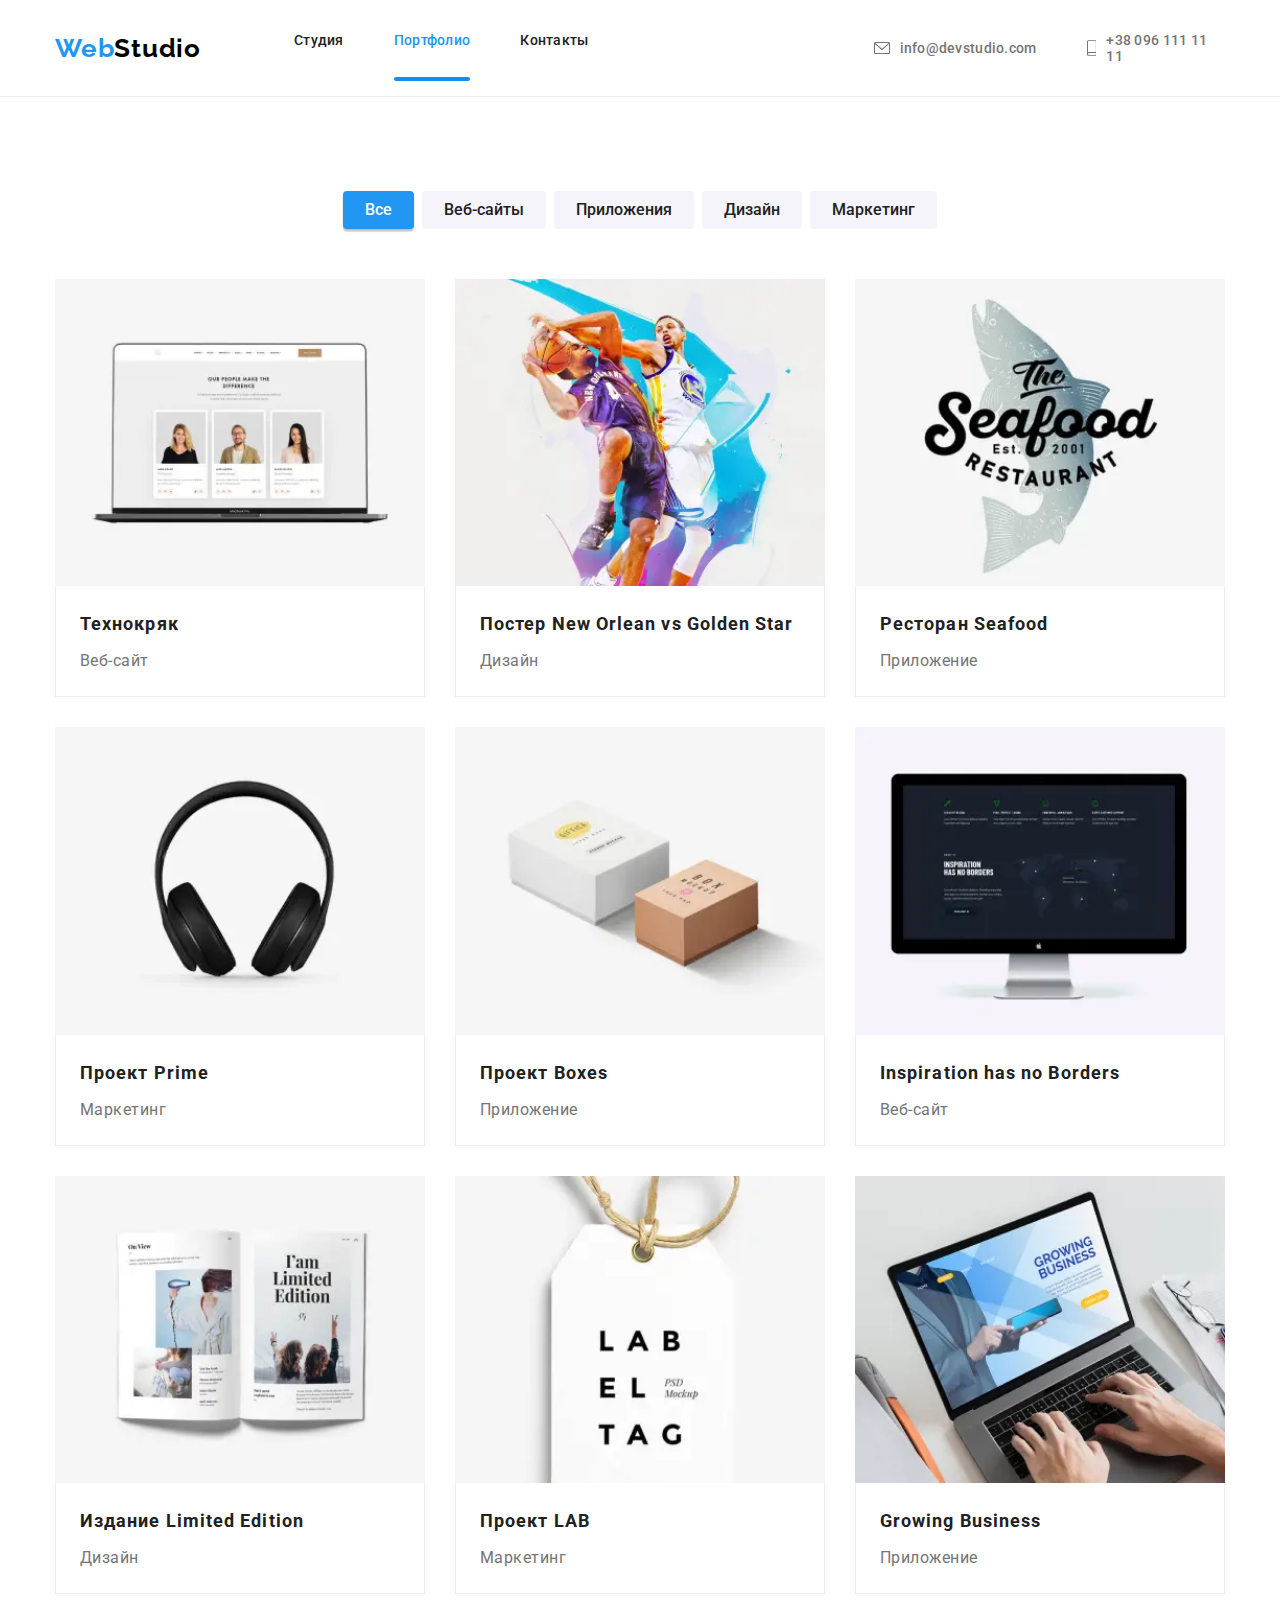
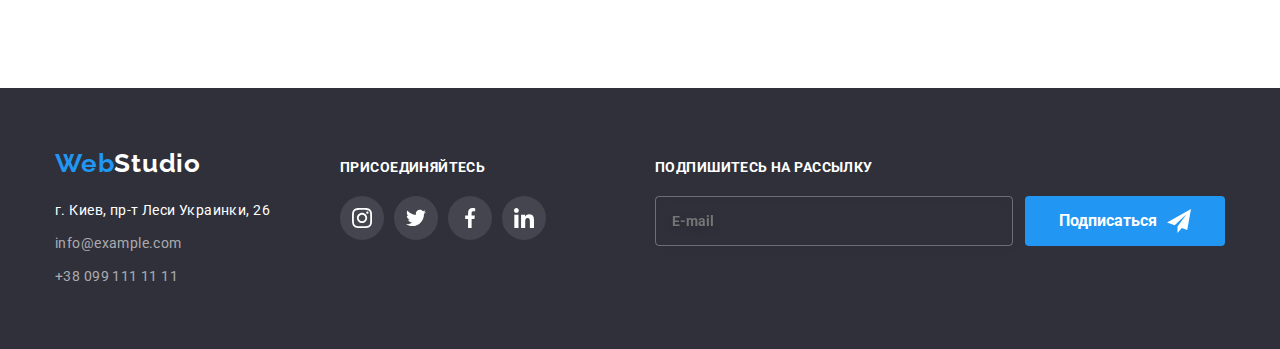
==== commit 0011b768: "Update" ====
--- a/portfolio.html
+++ b/portfolio.html
@@ -42,7 +42,7 @@
                 <a class="header__link current" href="./portfolio.html">Портфолио</a>
               </li>
               <li class="nav__item">
-                <a class="header__link" href="">Контакты</a>
+                <a class="header__link" href="#contacts">Контакты</a>
               </li>
             </ul>
           </nav>
@@ -84,7 +84,7 @@
       <!-- Button -->
 
       <section class="section">
-        <div class="container filter__container">
+        <div class="container catalog__container">
           <ul class="list filter__list">
             <li class="filter__items">
               <button class="filter__button filter__active">Все</button>
@@ -102,10 +102,9 @@
               <button class="filter__button">Маркетинг</button>
             </li>
           </ul>
-        </div>
-
-        <!-- Catalog -->
-        <div class="container catalog__container">
+
+          <!-- Catalog -->
+
           <h2 class="visually--hidden">Варианты наших работ</h2>
           <ul class="catalog__list card__set">
             <li class="card__item">
@@ -366,110 +365,108 @@
     </main>
     <!-- Footer -->
 
-    <footer class="footer">
-      <div class="section footer__section">
-        <div class="container">
-          <div class="footer__item">
-            <a class="footer__link logo__footer" href="./index.html"
-              >Web<span class="logo__white">Studio</span></a
-            >
-            <address class="address">
-              <ul class="address__list">
-                <li class="address__item">
-                  <a
-                    class="footer__link--info"
-                    href="https://goo.gl/maps/AMvUKNJv9h5WxEZ98"
-                    target="_blank"
-                    rel="noopener noreferrer nofollow"
-                    >г. Киев, пр-т Леси Украинки, 26</a
-                  >
-                </li>
-                <li class="address__item">
-                  <a class="footer__link--info" href="mailto:info@example.com">info@example.com</a>
-                </li>
-                <li class="address__item">
-                  <a class="footer__link--info" href="tel:+380991111111">+38 099 111 11 11</a>
-                </li>
-              </ul>
-            </address>
-          </div>
-          <div class="footer__item social">
-            <h2 class="social__title">ПРИСОЕДИНЯЙТЕСЬ</h2>
-            <ul class="social__list">
-              <li class="social__item">
+    <footer class="footer" id="contacts">
+      <div class="container footer__container">
+        <div class="footer__item">
+          <a class="footer__link logo__footer" href="./index.html"
+            >Web<span class="logo__white">Studio</span></a
+          >
+          <address class="address">
+            <ul class="address__list">
+              <li class="address__item">
                 <a
-                  class="social__link"
-                  href="https://www.instagram.com/"
+                  class="footer__link--info"
+                  href="https://goo.gl/maps/AMvUKNJv9h5WxEZ98"
                   target="_blank"
                   rel="noopener noreferrer nofollow"
-                  aria-label="ссылка на инстаграм"
+                  >г. Киев, пр-т Леси Украинки, 26</a
                 >
-                  <svg class="social__icon social__icon--white">
-                    <use href="./images/icons.svg#icon-instagram"></use>
-                  </svg>
-                </a>
-              </li>
-              <li class="social__item">
-                <a
-                  class="social__link"
-                  href="https://twitter.com/"
-                  target="_blank"
-                  rel="noopener noreferrer nofollow"
-                  aria-label="ссылка на твиттер"
-                >
-                  <svg class="social__icon social__icon--white">
-                    <use href="./images/icons.svg#icon-twitter"></use>
-                  </svg>
-                </a>
-              </li>
-              <li class="social__item">
-                <a
-                  class="social__link"
-                  href="https://www.facebook.com/"
-                  target="_blank"
-                  rel="noopener noreferrer nofollow"
-                  aria-label="ссылка на фейсбук"
-                >
-                  <svg class="social__icon social__icon--white">
-                    <use href="./images/icons.svg#icon-facebook"></use>
-                  </svg>
-                </a>
-              </li>
-              <li class="social__item">
-                <a
-                  class="social__link"
-                  href="https://www.linkedin.com/"
-                  target="_blank"
-                  rel="noopener noreferrer nofollow"
-                  aria-label="ссылка на линкедин"
-                >
-                  <svg class="social__icon social__icon--white">
-                    <use href="./images/icons.svg#icon-linkedin"></use>
-                  </svg>
-                </a>
+              </li>
+              <li class="address__item">
+                <a class="footer__link--info" href="mailto:info@example.com">info@example.com</a>
+              </li>
+              <li class="address__item">
+                <a class="footer__link--info" href="tel:+380991111111">+38 099 111 11 11</a>
               </li>
             </ul>
-          </div>
-          <div class="footer__item subscribe">
-            <form class="submit js-speaker-form">
-              <label class="submit__label" for="mail">подпишитесь на рассылку</label>
-              <div class="subscribe">
-                <input
-                  class="submit__input"
-                  type="email"
-                  name="mail"
-                  id="mail"
-                  placeholder="E-mail"
-                />
-                <button class="button" type="submit">
-                  Подписаться
-                  <svg class="submit__icon">
-                    <use href="./images/icons.svg#icon-subscribe"></use>
-                  </svg>
-                </button>
-              </div>
-            </form>
-          </div>
+          </address>
+        </div>
+        <div class="footer__item social">
+          <h2 class="social__title">ПРИСОЕДИНЯЙТЕСЬ</h2>
+          <ul class="social__list">
+            <li class="social__item">
+              <a
+                class="social__link"
+                href="https://www.instagram.com/"
+                target="_blank"
+                rel="noopener noreferrer nofollow"
+                aria-label="ссылка на инстаграм"
+              >
+                <svg class="social__icon social__icon--white">
+                  <use href="./images/icons.svg#icon-instagram"></use>
+                </svg>
+              </a>
+            </li>
+            <li class="social__item">
+              <a
+                class="social__link"
+                href="https://twitter.com/"
+                target="_blank"
+                rel="noopener noreferrer nofollow"
+                aria-label="ссылка на твиттер"
+              >
+                <svg class="social__icon social__icon--white">
+                  <use href="./images/icons.svg#icon-twitter"></use>
+                </svg>
+              </a>
+            </li>
+            <li class="social__item">
+              <a
+                class="social__link"
+                href="https://www.facebook.com/"
+                target="_blank"
+                rel="noopener noreferrer nofollow"
+                aria-label="ссылка на фейсбук"
+              >
+                <svg class="social__icon social__icon--white">
+                  <use href="./images/icons.svg#icon-facebook"></use>
+                </svg>
+              </a>
+            </li>
+            <li class="social__item">
+              <a
+                class="social__link"
+                href="https://www.linkedin.com/"
+                target="_blank"
+                rel="noopener noreferrer nofollow"
+                aria-label="ссылка на линкедин"
+              >
+                <svg class="social__icon social__icon--white">
+                  <use href="./images/icons.svg#icon-linkedin"></use>
+                </svg>
+              </a>
+            </li>
+          </ul>
+        </div>
+        <div class="footer__item subscribe">
+          <form class="submit js-speaker-form">
+            <label class="social__title" for="mail">подпишитесь на рассылку</label>
+            <div class="subscribe">
+              <input
+                class="submit__input"
+                type="email"
+                name="mail"
+                id="mail"
+                placeholder="E-mail"
+              />
+              <button class="button" type="submit">
+                Подписаться
+                <svg class="submit__icon">
+                  <use href="./images/icons.svg#icon-subscribe"></use>
+                </svg>
+              </button>
+            </div>
+          </form>
         </div>
       </div>
     </footer>
--- a/css/portfolio.min.css
+++ b/css/portfolio.min.css
@@ -1,2 +1,2 @@
-/*! modern-normalize v0.6.0 | MIT License | https://github.com/sindresorhus/modern-normalize */*,*::before,*::after{-webkit-box-sizing:border-box;box-sizing:border-box}:root{-moz-tab-size:4;-o-tab-size:4;tab-size:4}html{line-height:1.15;-webkit-text-size-adjust:100%}body{margin:0}body{font-family:system-ui,-apple-system,"Segoe UI",Roboto,Helvetica,Arial,sans-serif,"Apple Color Emoji","Segoe UI Emoji"}hr{height:0}abbr[title]{-webkit-text-decoration:underline dotted;text-decoration:underline dotted}b,strong{font-weight:bolder}code,kbd,samp,pre{font-family:SFMono-Regular, Consolas, "Liberation Mono", Menlo, monospace;font-size:1em}small{font-size:80%}sub,sup{font-size:75%;line-height:0;position:relative;vertical-align:baseline}sub{bottom:-0.25em}sup{top:-0.5em}button,input,optgroup,select,textarea{font-family:inherit;font-size:100%;line-height:1.15;margin:0}button,select{text-transform:none}button,[type="button"],[type="reset"],[type="submit"]{-webkit-appearance:button}button::-moz-focus-inner,[type="button"]::-moz-focus-inner,[type="reset"]::-moz-focus-inner,[type="submit"]::-moz-focus-inner{border-style:none;padding:0}button:-moz-focusring,[type="button"]:-moz-focusring,[type="reset"]:-moz-focusring,[type="submit"]:-moz-focusring{outline:1px dotted ButtonText}fieldset{padding:0.35em 0.75em 0.625em}legend{padding:0}progress{vertical-align:baseline}[type="number"]::-webkit-inner-spin-button,[type="number"]::-webkit-outer-spin-button{height:auto}[type="search"]{-webkit-appearance:textfield;outline-offset:-2px}[type="search"]::-webkit-search-decoration{-webkit-appearance:none}::-webkit-file-upload-button{-webkit-appearance:button;font:inherit}summary{display:list-item}.social__list,.nav__list,.auth__list,.catalog__list,.address__list,.menu-button__list{list-style:none}.logo__header,.catalog__link,.footer__link,.footer__link--info,.header__link{text-decoration:none}:root{--primary-text-color: #757575;--secondary-text-color: #212121;--third-color-text: #ffffff;--primary-bg-color: #ffffff;--secondary-bg-color: #2f303a;--third-bg-color: #f5f4fa;--accent-text-color: #2196f3;--accent-bg-color: #188ce8;--border-color: #ececec;--border-color-second: #eeeeee;--color-black: #000000;--icon-color: #afb1b8;--icon-bg-color: rgba(255, 255, 255, 0.1);--transition: 250ms cubic-bezier(0.17, 0.67, 0.83, 0.67);--card-item: 1;--card-gap-top: 30px;--card-gap-left: 30px}.card__set{display:-webkit-box;display:-ms-flexbox;display:flex;-ms-flex-wrap:wrap;flex-wrap:wrap;margin-left:calc(var(--card-gap-left) * -1);margin-top:calc(var(--card-gap-top) * -1)}.card__item{margin-top:var(--card-gap-top);margin-left:var(--card-gap-left);-ms-flex-preferred-size:calc(100% / var(--card-item) - var(--card-gap-left));flex-basis:calc(100% / var(--card-item) - var(--card-gap-left));--card-item: 1}.visually--hidden{position:absolute;width:1px;height:1px;margin:-1px;border:0;padding:0;clip:rect(0 0 0 0);overflow:hidden}h1,h2,h3,h4,h5,h6,p,ul{margin:0;padding:0}body{font-family:'Roboto', sans-serif;font-style:normal;font-weight:400;font-size:14px;line-height:1.71;letter-spacing:0.03em;color:var(--primary-text-color)}img{display:block;max-width:100%;height:auto}.container{padding-left:15px;padding-right:15px;margin-left:auto;margin-right:auto}@media (min-width: 768px) and (max-width: 1199.98px){.container{max-width:768px}}@media (min-width: 480px){.hero__container{padding-top:118px;padding-bottom:118px}}@media (min-width: 1200px){.hero__container{padding-top:200px;padding-bottom:200px}}@media (max-width: 767.98px){.catalog__container,.filter__container{max-width:480px}}@media (max-width: 767.98px){.section{padding-top:60px;padding-bottom:60px}}@media (min-width: 768px) and (max-width: 1199.98px){.section{padding-top:60px;padding-bottom:60px}}@media (min-width: 1200px){.section{max-width:1200px;margin-left:auto;margin-right:auto;padding-top:94px;padding-bottom:94px}}.section__title{text-align:center;font-weight:700;font-size:36px;line-height:1.16;margin-bottom:30px;color:var(--secondary-text-color)}@media (min-width: 1200px){.section__title{margin-bottom:50px}}.section__team{background-color:var(--third-bg-color);text-align:center}@media (max-width: 767.98px){.section__team{max-width:480px;margin-left:auto;margin-right:auto}}@media (min-width: 768px) and (max-width: 1199.98px){.section__team{max-width:768px;margin-left:auto;margin-right:auto}}@media (min-width: 1200px){.section__team{max-width:1600px}}@media (max-width: 767.98px){.about__section{max-width:480px;margin-left:auto;margin-right:auto}}@media (min-width: 1200px){.about__section{padding-bottom:0}}.social__list{display:-webkit-box;display:-ms-flexbox;display:flex;-webkit-box-align:center;-ms-flex-align:center;align-items:center;-webkit-box-pack:center;-ms-flex-pack:center;justify-content:center}.social__item:not(:last-child){margin-right:10px}.social__link{display:-webkit-box;display:-ms-flexbox;display:flex;-webkit-box-pack:center;-ms-flex-pack:center;justify-content:center;-webkit-box-align:center;-ms-flex-align:center;align-items:center;width:44px;height:44px;border-radius:50%;fill:var(--icon-color);background-color:var(--icon-bg-color);-webkit-transition:fill var(--transition),background-color var(--transition);transition:fill var(--transition),background-color var(--transition)}.social__link:focus,.social__link:hover{background-color:var(--accent-text-color);fill:var(--third-color-text)}.social__icon{width:20px;height:20px}.social__icon--white{fill:var(--third-color-text)}.button{display:-webkit-box;display:-ms-flexbox;display:flex;-webkit-box-pack:center;-ms-flex-pack:center;justify-content:center;-webkit-box-align:center;-ms-flex-align:center;align-items:center;font-family:'Roboto';font-style:normal;margin-left:auto;margin-right:auto;padding:10px 32px;cursor:pointer;min-width:200px;font-weight:700;font-size:16px;line-height:1.88;background-color:var(--accent-text-color);color:var(--third-color-text);border:none;border-radius:4px;-webkit-transition:background-color var(--transition);transition:background-color var(--transition)}.button:hover,.button:focus{background-color:var(--accent-bg-color)}.button__exit{position:absolute;display:-webkit-box;display:-ms-flexbox;display:flex;-webkit-box-pack:center;-ms-flex-pack:center;justify-content:center;-webkit-box-align:center;-ms-flex-align:center;align-items:center;top:8px;right:8px;height:30px;width:30px;border-radius:50%;border:1px solid rgba(0,0,0,0.1)}.button__exit:hover .icon__exit{fill:var(--accent-text-color)}.button__exit:focus .icon__exit{fill:var(--accent-text-color)}.filter__container{margin-bottom:56px}.filter__list{display:-webkit-box;display:-ms-flexbox;display:flex;-webkit-box-align:center;-ms-flex-align:center;align-items:center;-webkit-box-pack:center;-ms-flex-pack:center;justify-content:center;margin-bottom:50px}@media (max-width: 767.98px){.filter__list{-ms-flex-wrap:wrap;flex-wrap:wrap;max-width:480px;-webkit-box-align:start;-ms-flex-align:start;align-items:flex-start;-webkit-box-pack:start;-ms-flex-pack:start;justify-content:flex-start;padding-top:60px}}.filter__items{display:block;-webkit-box-align:center;-ms-flex-align:center;align-items:center}@media (max-width: 767.98px){.filter__items{margin-bottom:15px}}.filter__items:not(last-child){margin-right:8px}.filter__button{font-family:'Roboto';font-style:normal;border:none;padding-top:6px;padding-right:22px;padding-bottom:6px;padding-left:22px;font-weight:500;font-size:16px;line-height:1.62;text-align:center;cursor:pointer;color:var(--secondary-text-color);background-color:var(--third-bg-color);border-radius:4px;-webkit-transition:color var(--transition),background-color var(--transition),-webkit-box-shadow var(--transition);transition:color var(--transition),background-color var(--transition),-webkit-box-shadow var(--transition);transition:color var(--transition),background-color var(--transition),box-shadow var(--transition);transition:color var(--transition),background-color var(--transition),box-shadow var(--transition),-webkit-box-shadow var(--transition)}.filter__button:hover,.filter__button:focus{background-color:var(--accent-text-color);color:var(--third-color-text);-webkit-box-shadow:0px 3px 1px rgba(0,0,0,0.1),0px 1px 2px rgba(0,0,0,0.08),0px 2px 2px rgba(0,0,0,0.12);box-shadow:0px 3px 1px rgba(0,0,0,0.1),0px 1px 2px rgba(0,0,0,0.08),0px 2px 2px rgba(0,0,0,0.12)}.filter__active{background-color:var(--accent-text-color);color:var(--third-color-text);-webkit-box-shadow:0px 3px 1px rgba(0,0,0,0.1),0px 1px 2px rgba(0,0,0,0.08),0px 2px 2px rgba(0,0,0,0.12);box-shadow:0px 3px 1px rgba(0,0,0,0.1),0px 1px 2px rgba(0,0,0,0.08),0px 2px 2px rgba(0,0,0,0.12)}.logo__footer{display:block;-webkit-box-align:center;-ms-flex-align:center;align-items:center;margin-bottom:20px;font-family:'Raleway', sans-serif;font-style:normal;font-weight:700;font-size:26px;line-height:1.19;letter-spacing:0.03em;color:var(--accent-text-color)}@media (max-width: 767.98px){.logo__footer{display:-webkit-box;display:-ms-flexbox;display:flex;-webkit-box-pack:center;-ms-flex-pack:center;justify-content:center;-webkit-box-align:center;-ms-flex-align:center;align-items:center}}.logo__header{color:inherit;font-family:'Raleway', sans-serif;font-style:normal;font-weight:700;font-size:26px;line-height:1.19;letter-spacing:0.03em;color:var(--accent-text-color)}@media (min-width: 768px){.logo__header{margin-right:84px}}@media (min-width: 1200px){.logo__header{margin-right:93px}}.logo__black{color:var(--color-black)}.logo__white{color:var(--third-color-text)}@media (max-width: 767.98px){.nav__item:not(:last-child){margin-bottom:30px}}@media (min-width: 768px){.nav__item:not(:last-child){margin-right:50px}}.nav{color:var(--secondary-text-color)}@media (min-width: 768px){.nav__list{display:-webkit-box;display:-ms-flexbox;display:flex;-webkit-box-align:center;-ms-flex-align:center;align-items:center}}.auth__list{display:-webkit-box;display:-ms-flexbox;display:flex}@media (max-width: 767.98px){.auth__list{-webkit-box-orient:horizontal;-webkit-box-direction:reverse;-ms-flex-direction:row-reverse;flex-direction:row-reverse;flex-direction:column-reverse}}@media (min-width: 768px){.auth__list{margin-left:75px;-webkit-box-pack:center;-ms-flex-pack:center;justify-content:center;-webkit-box-orient:vertical;-webkit-box-direction:normal;-ms-flex-direction:column;flex-direction:column}}@media (min-width: 1200px){.auth__list{margin-left:285px;-webkit-box-align:center;-ms-flex-align:center;align-items:center}}@media (max-width: 767.98px){.auth__item:not(:first-child){margin-bottom:32px;font-weight:500;font-size:34px;line-height:40px;letter-spacing:0.02em;color:var(--accent-text-color)}}@media (max-width: 767.98px){.auth__item:not(:last-child){font-size:24px;line-height:28px;letter-spacing:0.02em}}@media (min-width: 1200px){.auth__item:not(:last-child){margin-right:50px}}.icon__mail{width:16px;height:12px;margin-right:10px}@media (max-width: 767.98px){.icon__mail{display:none}}.icon__phone{width:10px;height:16px;margin-right:10px}@media (max-width: 767.98px){.icon__phone{display:none}}@media (min-width: 768px){.current{display:-webkit-box;display:-ms-flexbox;display:flex;position:relative;color:var(--accent-text-color)}.current::after{position:absolute;content:'';bottom:-1px;width:100%;height:4px;border-radius:2px;background-color:var(--accent-bg-color)}}.catalog__list{display:-webkit-box;display:-ms-flexbox;display:flex;-ms-flex-wrap:wrap;flex-wrap:wrap}@media (max-width: 767.98px){.catalog__list{padding-bottom:60px}}@media (min-width: 768px) and (max-width: 1199.98px){.catalog__list>.card__item{--card-item: 2}}@media (min-width: 1200px){.catalog__list>.card__item{--card-item: 3}}.catalog__variant{-webkit-box-flex:1;-ms-flex-positive:1;flex-grow:1;padding:20px 24px;border-bottom:1px solid var(--border-color-second);border-left:1px solid var(--border-color-second);border-right:1px solid var(--border-color-second)}.catalog__title{margin-bottom:4px;font-weight:700;font-size:18px;line-height:2;letter-spacing:0.06em;color:var(--secondary-text-color)}.catalog__position{font-size:16px;line-height:1.88;letter-spacing:0.03em}.catalog__link{display:-webkit-box;display:-ms-flexbox;display:flex;-webkit-box-orient:vertical;-webkit-box-direction:normal;-ms-flex-direction:column;flex-direction:column;height:100%;color:inherit;-webkit-transition:-webkit-box-shadow var(--transition);transition:-webkit-box-shadow var(--transition);transition:box-shadow var(--transition);transition:box-shadow var(--transition), -webkit-box-shadow var(--transition)}.catalog__link:hover,.catalog__link:focus{-webkit-box-shadow:0px 1px 1px rgba(0,0,0,0.12),0px 4px 4px rgba(0,0,0,0.06),1px 4px 6px rgba(0,0,0,0.16);box-shadow:0px 1px 1px rgba(0,0,0,0.12),0px 4px 4px rgba(0,0,0,0.06),1px 4px 6px rgba(0,0,0,0.16)}.catalog__link:hover .catalog__description,.catalog__link:focus .catalog__description{opacity:1;-webkit-transform:translateY(0);transform:translateY(0)}.catalog__img{position:relative;overflow:hidden}.catalog__description{position:absolute;top:0;left:0;width:100%;height:100%;padding:63px 24px;font-size:18px;line-height:1.56;-webkit-transform:translateY(100%);transform:translateY(100%);color:var(--third-color-text);background-color:rgba(33,150,243,0.9);pointer-events:none;opacity:0;-webkit-transition:opacity var(--transition),background-color var(--transition),-webkit-transform var(--transition);transition:opacity var(--transition),background-color var(--transition),-webkit-transform var(--transition);transition:transform var(--transition),opacity var(--transition),background-color var(--transition);transition:transform var(--transition),opacity var(--transition),background-color var(--transition),-webkit-transform var(--transition)}.footer{padding-top:60px;padding-bottom:60px;background-color:var(--secondary-bg-color)}.footer>.social__icon{fill:var(--third-color-text)}@media (max-width: 767.98px){.footer{max-width:480px;margin-left:auto;margin-right:auto}}@media (min-width: 768px) and (max-width: 1199.98px){.footer{max-width:768px;margin-left:auto;margin-right:auto}}@media (max-width: 767.98px){.footer__container{display:block;-webkit-box-pack:center;-ms-flex-pack:center;justify-content:center;-webkit-box-align:center;-ms-flex-align:center;align-items:center;height:500px}}@media (min-width: 768px) and (max-width: 1199.98px){.footer__container{display:-webkit-box;display:-ms-flexbox;display:flex;-ms-flex-wrap:wrap;flex-wrap:wrap}}@media (min-width: 1200px){.footer__container{display:-webkit-box;display:-ms-flexbox;display:flex;-webkit-box-align:baseline;-ms-flex-align:baseline;align-items:baseline;width:1200px;margin-left:auto;margin-right:auto}}@media (max-width: 767.98px){.footer__item{margin-bottom:60px}.footer__item:not(:last-child){margin-bottom:60px}}@media (min-width: 768px) and (max-width: 1199.98px){.footer__item{text-align:center;margin-left:auto}.footer__item:last-child{margin-right:auto}.footer__item:not(:last-child){margin-bottom:60px}}@media (min-width: 768px) and (max-width: 1199.98px){.footer__item:not(:last-child){margin-right:70px}}@media (min-width: 1200px){.footer__item:last-child{margin-left:auto}}.address{font-style:inherit}@media (max-width: 767.98px){.address{display:-webkit-box;display:-ms-flexbox;display:flex;-webkit-box-pack:center;-ms-flex-pack:center;justify-content:center;text-align:center}}@media (min-width: 1200px){.address{margin-right:70px}}@media (max-width: 767.98px){.address__list{display:block;-webkit-box-pack:center;-ms-flex-pack:center;justify-content:center;-webkit-box-align:center;-ms-flex-align:center;align-items:center}}.address__item:not(:last-child){margin-bottom:9px}.footer__link--info[target='_blank']{color:var(--third-color-text)}.footer__link--info{color:rgba(255,255,255,0.6);-webkit-transition:color var(--transition);transition:color var(--transition)}.footer__link--info:hover,.footer__link--info:focus{color:var(--accent-text-color)}.social__title{font-weight:700;font-size:14px;line-height:1.14;text-transform:uppercase;margin-bottom:20px;color:var(--third-color-text)}@media (max-width: 767.98px){.social__title{display:-webkit-box;display:-ms-flexbox;display:flex;-webkit-box-pack:center;-ms-flex-pack:center;justify-content:center;-webkit-box-align:center;-ms-flex-align:center;align-items:center}}@media (min-width: 768px) and (max-width: 1199.98px){.subscribe{display:block;text-align:center;width:450px}}@media (min-width: 1200px){.subscribe{display:-webkit-box;display:-ms-flexbox;display:flex;-webkit-box-align:center;-ms-flex-align:center;align-items:center}}.submit__label{display:block;font-weight:700;font-size:14px;line-height:1.14;text-transform:uppercase;margin-bottom:20px;color:var(--third-color-text)}@media (max-width: 767.98px){.submit__label{display:-webkit-box;display:-ms-flexbox;display:flex;-webkit-box-pack:center;-ms-flex-pack:center;justify-content:center;-webkit-box-align:center;-ms-flex-align:center;align-items:center}}.submit__input{padding-left:16px;margin-right:12px;height:50px;font-weight:700;font-size:14px;line-height:1.14;border:1px solid rgba(255,255,255,0.3);-webkit-box-sizing:border-box;box-sizing:border-box;-webkit-filter:drop-shadow(0px 4px 4px rgba(0,0,0,0.15));filter:drop-shadow(0px 4px 4px rgba(0,0,0,0.15));border-radius:4px;color:rgba(255,255,255,0.6);background-color:inherit}@media (max-width: 767.98px){.submit__input{width:100%;margin-bottom:20px}}@media (min-width: 768px) and (max-width: 1199.98px){.submit__input{width:100%;margin-bottom:20px}}@media (min-width: 1200px){.submit__input{width:358px}}.submit__icon{margin-left:10px;width:24px;height:24px}.header{border-bottom:1px solid var(--border-color);background-color:var(--primary-bg-color)}@media (max-width: 767.98px){.header{max-width:480px;margin-left:auto;margin-right:auto}}@media (min-width: 768px){.header{max-width:768px;margin-left:auto;margin-right:auto}}@media (min-width: 1200px){.header{max-width:1600px;margin-left:auto;margin-right:auto}}.header__container{position:relative;display:-webkit-box;display:-ms-flexbox;display:flex;-webkit-box-align:center;-ms-flex-align:center;align-items:center}@media (min-width: 1200px){.header__container{max-width:1200px;margin-left:auto;margin-right:auto}}.header__link{display:-webkit-box;display:-ms-flexbox;display:flex;-webkit-box-align:center;-ms-flex-align:center;align-items:center;color:inherit;font-weight:500;font-size:14px;line-height:16px;letter-spacing:0.02em;fill:var(--primary-text-color);-webkit-transition:fill var(--transition),color var(--transition);transition:fill var(--transition),color var(--transition)}@media (max-width: 767.98px){.header__link{font-size:40px;line-height:1.17;padding-left:40px}}@media (min-width: 768px){.header__link{padding-top:32px;padding-bottom:32px}}.header__link:focus,.header__link:hover{color:var(--accent-text-color);fill:var(--accent-text-color)}@media (max-width: 767.98px){.header__link--phone{font-size:34px}}@media (min-width: 768px) and (max-width: 1199.98px){.header__link--phone{padding:0px;font-size:12px;line-height:1.17}}@media (min-width: 1200px){.header__link--phone{display:-webkit-box;display:-ms-flexbox;display:flex}}@media (max-width: 767.98px){.header__link--mail{margin-bottom:32px;font-size:24px}}@media (min-width: 768px) and (max-width: 1199.98px){.header__link--mail{padding:0px;padding-bottom:10px;font-size:12px;line-height:1.17}}@media (min-width: 1200px){.header__link--mail{display:-webkit-box;display:-ms-flexbox;display:flex;padding:0px}}.current{color:var(--accent-text-color);fill:var(--accent-text-color)}.menu-button{display:-webkit-inline-box;display:-ms-inline-flexbox;display:inline-flex;margin-left:auto;padding:0;border:none;background-color:transparent;-webkit-transition:fill var(--transition);transition:fill var(--transition)}@media (min-width: 768px){.menu-button{display:none}}.menu-button:hover,.menu-button:focus{fill:var(--accent-text-color)}.menu-button__icon{display:-webkit-box;display:-ms-flexbox;display:flex;-webkit-box-align:center;-ms-flex-align:center;align-items:center;-webkit-box-pack:center;-ms-flex-pack:center;justify-content:center;width:40px;height:40px;z-index:100}.menu-button__icon.is-open{position:fixed}.menu-button.is-open .menu-button__icon--open{display:none}.menu-button__icon--close{display:none}.menu-button.is-open .menu-button__icon--close{display:block}@media (max-width: 767.98px){.menu-container{display:none;z-index:50;position:fixed;top:0;left:0;background-color:var(--primary-bg-color);-webkit-transform:translateY(-100%);transform:translateY(-100%);-webkit-transition:-webkit-transform var(--transition);transition:-webkit-transform var(--transition);transition:transform var(--transition);transition:transform var(--transition), -webkit-transform var(--transition)}.menu-container.is-open{display:block;-webkit-transform:translateY(0);transform:translateY(0);display:-webkit-box;display:-ms-flexbox;display:flex;-webkit-box-pack:start;-ms-flex-pack:start;justify-content:flex-start;-ms-flex-line-pack:justify;align-content:space-between;-ms-flex-wrap:wrap;flex-wrap:wrap;width:100%;height:100vh;padding-top:48px;padding-bottom:48px;padding-left:20px}}@media (min-width: 768px){.menu-container{display:-webkit-box;display:-ms-flexbox;display:flex}}@media (min-width: 768px) and (max-width: 1199.98px){.menu-container__item--auth{display:-webkit-box;display:-ms-flexbox;display:flex}}@media (min-width: 1200px){.menu-container__item--auth>.auth__list{display:-webkit-box;display:-ms-flexbox;display:flex;-webkit-box-orient:horizontal;-webkit-box-direction:normal;-ms-flex-direction:row;flex-direction:row;-webkit-box-align:center;-ms-flex-align:center;align-items:center}}.menu-button__list{display:-webkit-box;display:-ms-flexbox;display:flex;padding-left:40px}@media (max-width: 767.98px){.menu-button__list{display:-webkit-box;display:-ms-flexbox;display:flex;-ms-flex-wrap:wrap;flex-wrap:wrap;margin-left:-10px;margin-top:-10px}}@media (min-width: 768px){.menu-button__list{display:none}}.menu-button__item{font-weight:500;font-size:18px;line-height:1.22;letter-spacing:0.02em;color:var(--accent-text-color)}@media (max-width: 767.98px){.menu-button__item{margin-top:10px;margin-left:10px}}.menu-button__item:not(:first-child)::before{content:'';margin-right:10px;border:1px solid rgba(33,33,33,0.2);-webkit-transform:rotate(90deg);transform:rotate(90deg)}.menu-button__item:not(:last-child){margin-right:10px}
+/*! modern-normalize v0.6.0 | MIT License | https://github.com/sindresorhus/modern-normalize */*,*::before,*::after{-webkit-box-sizing:border-box;box-sizing:border-box}:root{-moz-tab-size:4;-o-tab-size:4;tab-size:4}html{line-height:1.15;-webkit-text-size-adjust:100%}body{margin:0}body{font-family:system-ui,-apple-system,"Segoe UI",Roboto,Helvetica,Arial,sans-serif,"Apple Color Emoji","Segoe UI Emoji"}hr{height:0}abbr[title]{-webkit-text-decoration:underline dotted;text-decoration:underline dotted}b,strong{font-weight:bolder}code,kbd,samp,pre{font-family:SFMono-Regular, Consolas, "Liberation Mono", Menlo, monospace;font-size:1em}small{font-size:80%}sub,sup{font-size:75%;line-height:0;position:relative;vertical-align:baseline}sub{bottom:-0.25em}sup{top:-0.5em}button,input,optgroup,select,textarea{font-family:inherit;font-size:100%;line-height:1.15;margin:0}button,select{text-transform:none}button,[type="button"],[type="reset"],[type="submit"]{-webkit-appearance:button}button::-moz-focus-inner,[type="button"]::-moz-focus-inner,[type="reset"]::-moz-focus-inner,[type="submit"]::-moz-focus-inner{border-style:none;padding:0}button:-moz-focusring,[type="button"]:-moz-focusring,[type="reset"]:-moz-focusring,[type="submit"]:-moz-focusring{outline:1px dotted ButtonText}fieldset{padding:0.35em 0.75em 0.625em}legend{padding:0}progress{vertical-align:baseline}[type="number"]::-webkit-inner-spin-button,[type="number"]::-webkit-outer-spin-button{height:auto}[type="search"]{-webkit-appearance:textfield;outline-offset:-2px}[type="search"]::-webkit-search-decoration{-webkit-appearance:none}::-webkit-file-upload-button{-webkit-appearance:button;font:inherit}summary{display:list-item}.social__list,.nav__list,.auth__list,.catalog__list,.address__list,.menu-button__list{list-style:none}.logo__header,.catalog__link,.footer__link,.footer__link--info,.header__link{text-decoration:none}:root{--primary-text-color: #757575;--secondary-text-color: #212121;--third-color-text: #ffffff;--primary-bg-color: #ffffff;--secondary-bg-color: #2f303a;--third-bg-color: #f5f4fa;--accent-text-color: #2196f3;--accent-bg-color: #188ce8;--border-color: #ececec;--border-color-second: #eeeeee;--color-black: #000000;--icon-color: #afb1b8;--icon-bg-color: rgba(255, 255, 255, 0.1);--transition: 250ms cubic-bezier(0.17, 0.67, 0.83, 0.67);--card-item: 1;--card-gap-top: 30px;--card-gap-left: 30px}.card__set{display:-webkit-box;display:-ms-flexbox;display:flex;-ms-flex-wrap:wrap;flex-wrap:wrap;margin-left:calc(var(--card-gap-left) * -1);margin-top:calc(var(--card-gap-top) * -1)}.card__item{margin-top:var(--card-gap-top);margin-left:var(--card-gap-left);-ms-flex-preferred-size:calc(100% / var(--card-item) - var(--card-gap-left));flex-basis:calc(100% / var(--card-item) - var(--card-gap-left));--card-item: 1}.visually--hidden{position:absolute;width:1px;height:1px;margin:-1px;border:0;padding:0;clip:rect(0 0 0 0);overflow:hidden}h1,h2,h3,h4,h5,h6,p,ul{margin:0;padding:0}body{font-family:'Roboto', sans-serif;font-style:normal;font-weight:400;font-size:14px;line-height:1.71;letter-spacing:0.03em;color:var(--primary-text-color)}img{display:block;max-width:100%;height:auto}.no-scroll{overflow:hidden}.container{padding-left:15px;padding-right:15px;margin-left:auto;margin-right:auto}@media (min-width: 768px) and (max-width: 1199.98px){.container{max-width:768px}}@media (min-width: 1200px){.container{max-width:1600px}}@media (max-width: 767.98px){.catalog__container,.clients__container{max-width:480px}}@media (min-width: 1200px){.team__container{max-width:1200px}}@media (max-width: 767.98px){.section{padding-top:60px;padding-bottom:60px}}@media (min-width: 768px) and (max-width: 1199.98px){.section{padding-top:60px;padding-bottom:60px}}@media (min-width: 1200px){.section{max-width:1200px;margin-left:auto;margin-right:auto;padding-top:94px;padding-bottom:94px}}.section__title{text-align:center;font-weight:700;font-size:36px;line-height:1.16;margin-bottom:30px;color:var(--secondary-text-color)}@media (min-width: 1200px){.section__title{margin-bottom:50px}}.section__team{margin-left:auto;margin-right:auto;max-width:100vw;background-color:var(--third-bg-color);text-align:center}@media (max-width: 767.98px){.section__team{max-width:480px;margin-left:auto;margin-right:auto}}@media (max-width: 767.98px){.about__section{max-width:480px;margin-left:auto;margin-right:auto}}@media (min-width: 1200px){.about__section{padding-bottom:0}}.social__list{display:-webkit-box;display:-ms-flexbox;display:flex;-webkit-box-align:center;-ms-flex-align:center;align-items:center;-webkit-box-pack:center;-ms-flex-pack:center;justify-content:center}.social__item:not(:last-child){margin-right:10px}.social__link{display:-webkit-box;display:-ms-flexbox;display:flex;-webkit-box-pack:center;-ms-flex-pack:center;justify-content:center;-webkit-box-align:center;-ms-flex-align:center;align-items:center;width:44px;height:44px;border-radius:50%;fill:var(--icon-color);background-color:var(--icon-bg-color);-webkit-transition:fill var(--transition),background-color var(--transition);transition:fill var(--transition),background-color var(--transition)}.social__link:focus,.social__link:hover{background-color:var(--accent-text-color);fill:var(--third-color-text)}.social__icon{width:20px;height:20px}.social__icon--white{fill:var(--third-color-text)}.button{display:-webkit-box;display:-ms-flexbox;display:flex;-webkit-box-pack:center;-ms-flex-pack:center;justify-content:center;-webkit-box-align:center;-ms-flex-align:center;align-items:center;font-family:'Roboto';font-style:normal;margin-left:auto;margin-right:auto;padding:10px 32px;cursor:pointer;min-width:200px;font-weight:700;font-size:16px;line-height:1.88;background-color:var(--accent-text-color);color:var(--third-color-text);border:none;border-radius:4px;-webkit-transition:background-color var(--transition);transition:background-color var(--transition)}.button:hover,.button:focus{background-color:var(--accent-bg-color)}.button__exit{position:absolute;display:-webkit-box;display:-ms-flexbox;display:flex;-webkit-box-pack:center;-ms-flex-pack:center;justify-content:center;-webkit-box-align:center;-ms-flex-align:center;align-items:center;top:8px;right:8px;height:30px;width:30px;border-radius:50%;border:1px solid rgba(0,0,0,0.1)}.button__exit:hover .icon__exit{fill:var(--accent-text-color)}.button__exit:focus .icon__exit{fill:var(--accent-text-color)}.filter__list{display:-webkit-box;display:-ms-flexbox;display:flex;-ms-flex-wrap:wrap;flex-wrap:wrap;-webkit-box-align:start;-ms-flex-align:start;align-items:flex-start;-webkit-box-pack:start;-ms-flex-pack:start;justify-content:flex-start;margin-bottom:50px;-webkit-column-gap:8px;column-gap:8px;row-gap:15px}@media (min-width: 768px){.filter__list{-webkit-box-align:center;-ms-flex-align:center;align-items:center;-webkit-box-pack:center;-ms-flex-pack:center;justify-content:center}}.filter__items{display:block;-webkit-box-align:center;-ms-flex-align:center;align-items:center}.filter__button{font-family:'Roboto';font-style:normal;border:none;padding-top:6px;padding-right:22px;padding-bottom:6px;padding-left:22px;font-weight:500;font-size:16px;line-height:1.62;text-align:center;cursor:pointer;color:var(--secondary-text-color);background-color:var(--third-bg-color);border-radius:4px;-webkit-transition:color var(--transition),background-color var(--transition),-webkit-box-shadow var(--transition);transition:color var(--transition),background-color var(--transition),-webkit-box-shadow var(--transition);transition:color var(--transition),background-color var(--transition),box-shadow var(--transition);transition:color var(--transition),background-color var(--transition),box-shadow var(--transition),-webkit-box-shadow var(--transition)}.filter__button:hover,.filter__button:focus{background-color:var(--accent-text-color);color:var(--third-color-text);-webkit-box-shadow:0px 3px 1px rgba(0,0,0,0.1),0px 1px 2px rgba(0,0,0,0.08),0px 2px 2px rgba(0,0,0,0.12);box-shadow:0px 3px 1px rgba(0,0,0,0.1),0px 1px 2px rgba(0,0,0,0.08),0px 2px 2px rgba(0,0,0,0.12)}.filter__active{background-color:var(--accent-text-color);color:var(--third-color-text);-webkit-box-shadow:0px 3px 1px rgba(0,0,0,0.1),0px 1px 2px rgba(0,0,0,0.08),0px 2px 2px rgba(0,0,0,0.12);box-shadow:0px 3px 1px rgba(0,0,0,0.1),0px 1px 2px rgba(0,0,0,0.08),0px 2px 2px rgba(0,0,0,0.12)}.logo__footer{display:block;-webkit-box-align:center;-ms-flex-align:center;align-items:center;margin-bottom:20px;font-family:'Raleway', sans-serif;font-style:normal;font-weight:700;font-size:26px;line-height:1.19;letter-spacing:0.03em;color:var(--accent-text-color)}@media (max-width: 767.98px){.logo__footer{display:-webkit-box;display:-ms-flexbox;display:flex;-webkit-box-pack:center;-ms-flex-pack:center;justify-content:center;-webkit-box-align:center;-ms-flex-align:center;align-items:center}}.logo__header{color:inherit;font-family:'Raleway', sans-serif;font-style:normal;font-weight:700;font-size:26px;line-height:1.19;letter-spacing:0.03em;color:var(--accent-text-color)}@media (min-width: 768px){.logo__header{margin-right:84px}}@media (min-width: 1200px){.logo__header{margin-right:93px}}.logo__black{color:var(--color-black)}.logo__white{color:var(--third-color-text)}@media (max-width: 767.98px){.nav__item:not(:last-child){margin-bottom:30px}}@media (min-width: 768px){.nav__item:not(:last-child){margin-right:50px}}.nav{color:var(--secondary-text-color)}@media (min-width: 768px){.nav__list{display:-webkit-box;display:-ms-flexbox;display:flex;-webkit-box-align:center;-ms-flex-align:center;align-items:center}}.auth__list{display:-webkit-box;display:-ms-flexbox;display:flex}@media (max-width: 767.98px){.auth__list{margin-bottom:32px;-webkit-box-orient:horizontal;-webkit-box-direction:reverse;-ms-flex-direction:row-reverse;flex-direction:row-reverse;flex-direction:column-reverse}}@media (min-width: 768px){.auth__list{-webkit-box-pack:center;-ms-flex-pack:center;justify-content:center;-webkit-box-orient:vertical;-webkit-box-direction:normal;-ms-flex-direction:column;flex-direction:column}}@media (min-width: 1200px){.auth__list{margin-left:285px;-webkit-box-align:center;-ms-flex-align:center;align-items:center}}@media (max-width: 767.98px){.auth__item:not(:first-child){margin-bottom:32px;font-weight:500;font-size:34px;line-height:40px;letter-spacing:0.02em;color:var(--accent-text-color)}}@media (max-width: 767.98px){.auth__item:not(:last-child){font-size:24px;line-height:28px;letter-spacing:0.02em}}@media (min-width: 1200px){.auth__item:not(:last-child){margin-right:50px}}.icon__mail{width:16px;height:12px;margin-right:10px}@media (max-width: 767.98px){.icon__mail{display:none}}.icon__phone{width:10px;height:16px;margin-right:10px}@media (max-width: 767.98px){.icon__phone{display:none}}@media (min-width: 768px){.current{display:-webkit-box;display:-ms-flexbox;display:flex;position:relative;color:var(--accent-text-color)}.current::after{position:absolute;content:'';bottom:-1px;width:100%;height:4px;border-radius:2px;background-color:var(--accent-bg-color)}}.catalog__list{display:-webkit-box;display:-ms-flexbox;display:flex;-ms-flex-wrap:wrap;flex-wrap:wrap}@media (min-width: 768px) and (max-width: 1199.98px){.catalog__list>.card__item{--card-item: 2}}@media (min-width: 1200px){.catalog__list>.card__item{--card-item: 3}}.catalog__variant{-webkit-box-flex:1;-ms-flex-positive:1;flex-grow:1;padding:20px 24px;border-bottom:1px solid var(--border-color-second);border-left:1px solid var(--border-color-second);border-right:1px solid var(--border-color-second)}.catalog__title{margin-bottom:4px;font-weight:700;font-size:18px;line-height:2;letter-spacing:0.06em;color:var(--secondary-text-color)}.catalog__position{font-size:16px;line-height:1.88;letter-spacing:0.03em}.catalog__link{display:-webkit-box;display:-ms-flexbox;display:flex;-webkit-box-orient:vertical;-webkit-box-direction:normal;-ms-flex-direction:column;flex-direction:column;height:100%;color:inherit;-webkit-transition:-webkit-box-shadow var(--transition);transition:-webkit-box-shadow var(--transition);transition:box-shadow var(--transition);transition:box-shadow var(--transition), -webkit-box-shadow var(--transition)}.catalog__link:hover,.catalog__link:focus{-webkit-box-shadow:0px 1px 1px rgba(0,0,0,0.12),0px 4px 4px rgba(0,0,0,0.06),1px 4px 6px rgba(0,0,0,0.16);box-shadow:0px 1px 1px rgba(0,0,0,0.12),0px 4px 4px rgba(0,0,0,0.06),1px 4px 6px rgba(0,0,0,0.16)}.catalog__link:hover .catalog__description,.catalog__link:focus .catalog__description{opacity:1;-webkit-transform:translateY(0);transform:translateY(0)}.catalog__img{position:relative;overflow:hidden}.catalog__description{position:absolute;top:0;left:0;width:100%;height:100%;padding:63px 24px;font-size:18px;line-height:1.56;-webkit-transform:translateY(100%);transform:translateY(100%);color:var(--third-color-text);background-color:rgba(33,150,243,0.9);pointer-events:none;opacity:0;-webkit-transition:opacity var(--transition),background-color var(--transition),-webkit-transform var(--transition);transition:opacity var(--transition),background-color var(--transition),-webkit-transform var(--transition);transition:transform var(--transition),opacity var(--transition),background-color var(--transition);transition:transform var(--transition),opacity var(--transition),background-color var(--transition),-webkit-transform var(--transition)}.footer{padding-top:60px;padding-bottom:60px;background-color:var(--secondary-bg-color)}.footer>.social__icon{fill:var(--third-color-text)}@media (max-width: 767.98px){.footer__container{display:block;-webkit-box-pack:center;-ms-flex-pack:center;justify-content:center;-webkit-box-align:center;-ms-flex-align:center;align-items:center;height:500px;max-width:480px}}@media (min-width: 768px) and (max-width: 1199.98px){.footer__container{display:-webkit-box;display:-ms-flexbox;display:flex;-ms-flex-wrap:wrap;flex-wrap:wrap;-webkit-box-align:baseline;-ms-flex-align:baseline;align-items:baseline}}@media (min-width: 1200px){.footer__container{display:-webkit-box;display:-ms-flexbox;display:flex;-webkit-box-align:baseline;-ms-flex-align:baseline;align-items:baseline;width:1200px;margin-left:auto;margin-right:auto}}@media (max-width: 767.98px){.footer__item:not(:last-child){margin-bottom:60px}}@media (min-width: 768px) and (max-width: 1199.98px){.footer__item{text-align:center;margin-left:auto}.footer__item:last-child{margin-right:auto}.footer__item:not(:last-child){margin-bottom:60px}}@media (min-width: 768px) and (max-width: 1199.98px){.footer__item:not(:last-child){margin-right:70px}}@media (min-width: 1200px){.footer__item:last-child{margin-left:auto}}.address{font-style:inherit}@media (max-width: 767.98px){.address{display:-webkit-box;display:-ms-flexbox;display:flex;-webkit-box-pack:center;-ms-flex-pack:center;justify-content:center;text-align:center}}@media (min-width: 1200px){.address{margin-right:70px}}@media (max-width: 767.98px){.address__list{display:block;-webkit-box-pack:center;-ms-flex-pack:center;justify-content:center;-webkit-box-align:center;-ms-flex-align:center;align-items:center}}.address__item:not(:last-child){margin-bottom:9px}.footer__link--info[target='_blank']{color:var(--third-color-text)}.footer__link--info{color:rgba(255,255,255,0.6);-webkit-transition:color var(--transition);transition:color var(--transition)}.footer__link--info:hover,.footer__link--info:focus{color:var(--accent-text-color)}.social__title{display:block;font-weight:700;font-size:14px;line-height:1.14;text-transform:uppercase;margin-bottom:20px;color:var(--third-color-text)}@media (max-width: 767.98px){.social__title{display:-webkit-box;display:-ms-flexbox;display:flex;-webkit-box-pack:center;-ms-flex-pack:center;justify-content:center;-webkit-box-align:center;-ms-flex-align:center;align-items:center}}@media (min-width: 768px) and (max-width: 1199.98px){.subscribe{display:block;text-align:center;width:450px}}@media (min-width: 1200px){.subscribe{display:-webkit-box;display:-ms-flexbox;display:flex;-webkit-box-align:center;-ms-flex-align:center;align-items:center}}.submit__input{padding-left:16px;margin-right:12px;height:50px;font-weight:700;font-size:14px;line-height:1.14;border:1px solid rgba(255,255,255,0.3);-webkit-box-sizing:border-box;box-sizing:border-box;-webkit-filter:drop-shadow(0px 4px 4px rgba(0,0,0,0.15));filter:drop-shadow(0px 4px 4px rgba(0,0,0,0.15));border-radius:4px;color:rgba(255,255,255,0.6);background-color:inherit}@media (max-width: 767.98px){.submit__input{width:100%;margin-bottom:20px}}@media (min-width: 768px) and (max-width: 1199.98px){.submit__input{width:100%;margin-bottom:20px}}@media (min-width: 1200px){.submit__input{width:358px}}.submit__icon{margin-left:10px;width:24px;height:24px}.header{border-bottom:1px solid var(--border-color);background-color:var(--primary-bg-color)}@media (max-width: 767.98px){.header{max-width:480px;margin-left:auto;margin-right:auto}}@media (min-width: 768px){.header{max-width:768px;margin-left:auto;margin-right:auto}}@media (min-width: 1200px){.header{max-width:100vw;margin-left:auto;margin-right:auto}}.header__container{position:relative;display:-webkit-box;display:-ms-flexbox;display:flex;-webkit-box-align:center;-ms-flex-align:center;align-items:center}@media (min-width: 1200px){.header__container{max-width:1200px;margin-left:auto;margin-right:auto}}.header__link{display:-webkit-box;display:-ms-flexbox;display:flex;-webkit-box-align:center;-ms-flex-align:center;align-items:center;color:inherit;font-weight:500;font-size:14px;line-height:16px;letter-spacing:0.02em;fill:var(--primary-text-color);-webkit-transition:fill var(--transition),color var(--transition);transition:fill var(--transition),color var(--transition)}@media (max-width: 767.98px){.header__link{font-size:40px;line-height:1.17}}@media (min-width: 768px){.header__link{padding-top:32px;padding-bottom:32px}}.header__link:focus,.header__link:hover{color:var(--accent-text-color);fill:var(--accent-text-color)}@media (max-width: 767.98px){.header__link--phone{font-size:34px}}@media (min-width: 768px) and (max-width: 1199.98px){.header__link--phone{padding:0px;font-size:12px;line-height:1.17}}@media (min-width: 1200px){.header__link--phone{display:-webkit-box;display:-ms-flexbox;display:flex}}@media (max-width: 767.98px){.header__link--mail{font-size:24px}}@media (min-width: 768px) and (max-width: 1199.98px){.header__link--mail{padding:0px;padding-bottom:10px;font-size:12px;line-height:1.17}}@media (min-width: 1200px){.header__link--mail{display:-webkit-box;display:-ms-flexbox;display:flex;padding:0px}}.current{color:var(--accent-text-color);fill:var(--accent-text-color)}.menu-button{display:-webkit-inline-box;display:-ms-inline-flexbox;display:inline-flex;margin-left:auto;padding:0;border:none;background-color:transparent;-webkit-transition:fill var(--transition);transition:fill var(--transition)}@media (min-width: 768px){.menu-button{display:none}}.menu-button:hover,.menu-button:focus{fill:var(--accent-text-color)}.menu-button__icon{display:-webkit-box;display:-ms-flexbox;display:flex;-webkit-box-align:center;-ms-flex-align:center;align-items:center;-webkit-box-pack:center;-ms-flex-pack:center;justify-content:center;width:40px;height:40px;z-index:10;-webkit-transform:translate(0px, 0px);transform:translate(0px, 0px);-webkit-transition:-webkit-transform var(--transition);transition:-webkit-transform var(--transition);transition:transform var(--transition);transition:transform var(--transition), -webkit-transform var(--transition)}.menu-button.is-open .menu-button__icon{position:fixed;top:10px;right:15px;-webkit-transform:translate(0px, 10px);transform:translate(0px, 10px)}.menu-button.is-open .menu-button__icon--open{display:none}.menu-button__icon--close{display:none}.menu-button.is-open .menu-button__icon--close{display:block;opacity:1}@media (max-width: 767.98px){.menu-container{display:-webkit-box;display:-ms-flexbox;display:flex;z-index:5;position:fixed;top:0;left:0;width:100%;height:100vh;padding:48px 40px;-webkit-box-orient:vertical;-webkit-box-direction:normal;-ms-flex-direction:column;flex-direction:column;-webkit-box-pack:justify;-ms-flex-pack:justify;justify-content:space-between;background-color:var(--primary-bg-color);-webkit-transform:translateX(100%);transform:translateX(100%);-webkit-transition:-webkit-transform var(--transition);transition:-webkit-transform var(--transition);transition:transform var(--transition);transition:transform var(--transition), -webkit-transform var(--transition)}.menu-container.is-open{-webkit-transform:translateX(0);transform:translateX(0)}}@media (min-width: 768px){.menu-container{display:-webkit-box;display:-ms-flexbox;display:flex;width:100%}}@media (min-width: 768px) and (max-width: 1199.98px){.menu-container__item--auth{display:-webkit-box;display:-ms-flexbox;display:flex;margin-left:auto}}@media (min-width: 1200px){.menu-container__item--auth>.auth__list{display:-webkit-box;display:-ms-flexbox;display:flex;-webkit-box-orient:horizontal;-webkit-box-direction:normal;-ms-flex-direction:row;flex-direction:row;-webkit-box-align:center;-ms-flex-align:center;align-items:center}}@media (max-width: 767.98px){.menu-button__list{display:-webkit-box;display:-ms-flexbox;display:flex;-ms-flex-wrap:wrap;flex-wrap:wrap;margin-left:-10px;margin-top:-10px}}@media (min-width: 768px){.menu-button__list{display:none}}.menu-button__item{font-weight:500;font-size:18px;line-height:1.22;letter-spacing:0.02em;color:var(--accent-text-color)}@media (max-width: 767.98px){.menu-button__item{margin-top:10px;margin-left:10px}}.menu-button__item:not(:first-child)::before{content:'';margin-right:10px;border:1px solid rgba(33,33,33,0.2);-webkit-transform:rotate(90deg);transform:rotate(90deg)}
 /*# sourceMappingURL=portfolio.min.css.map */